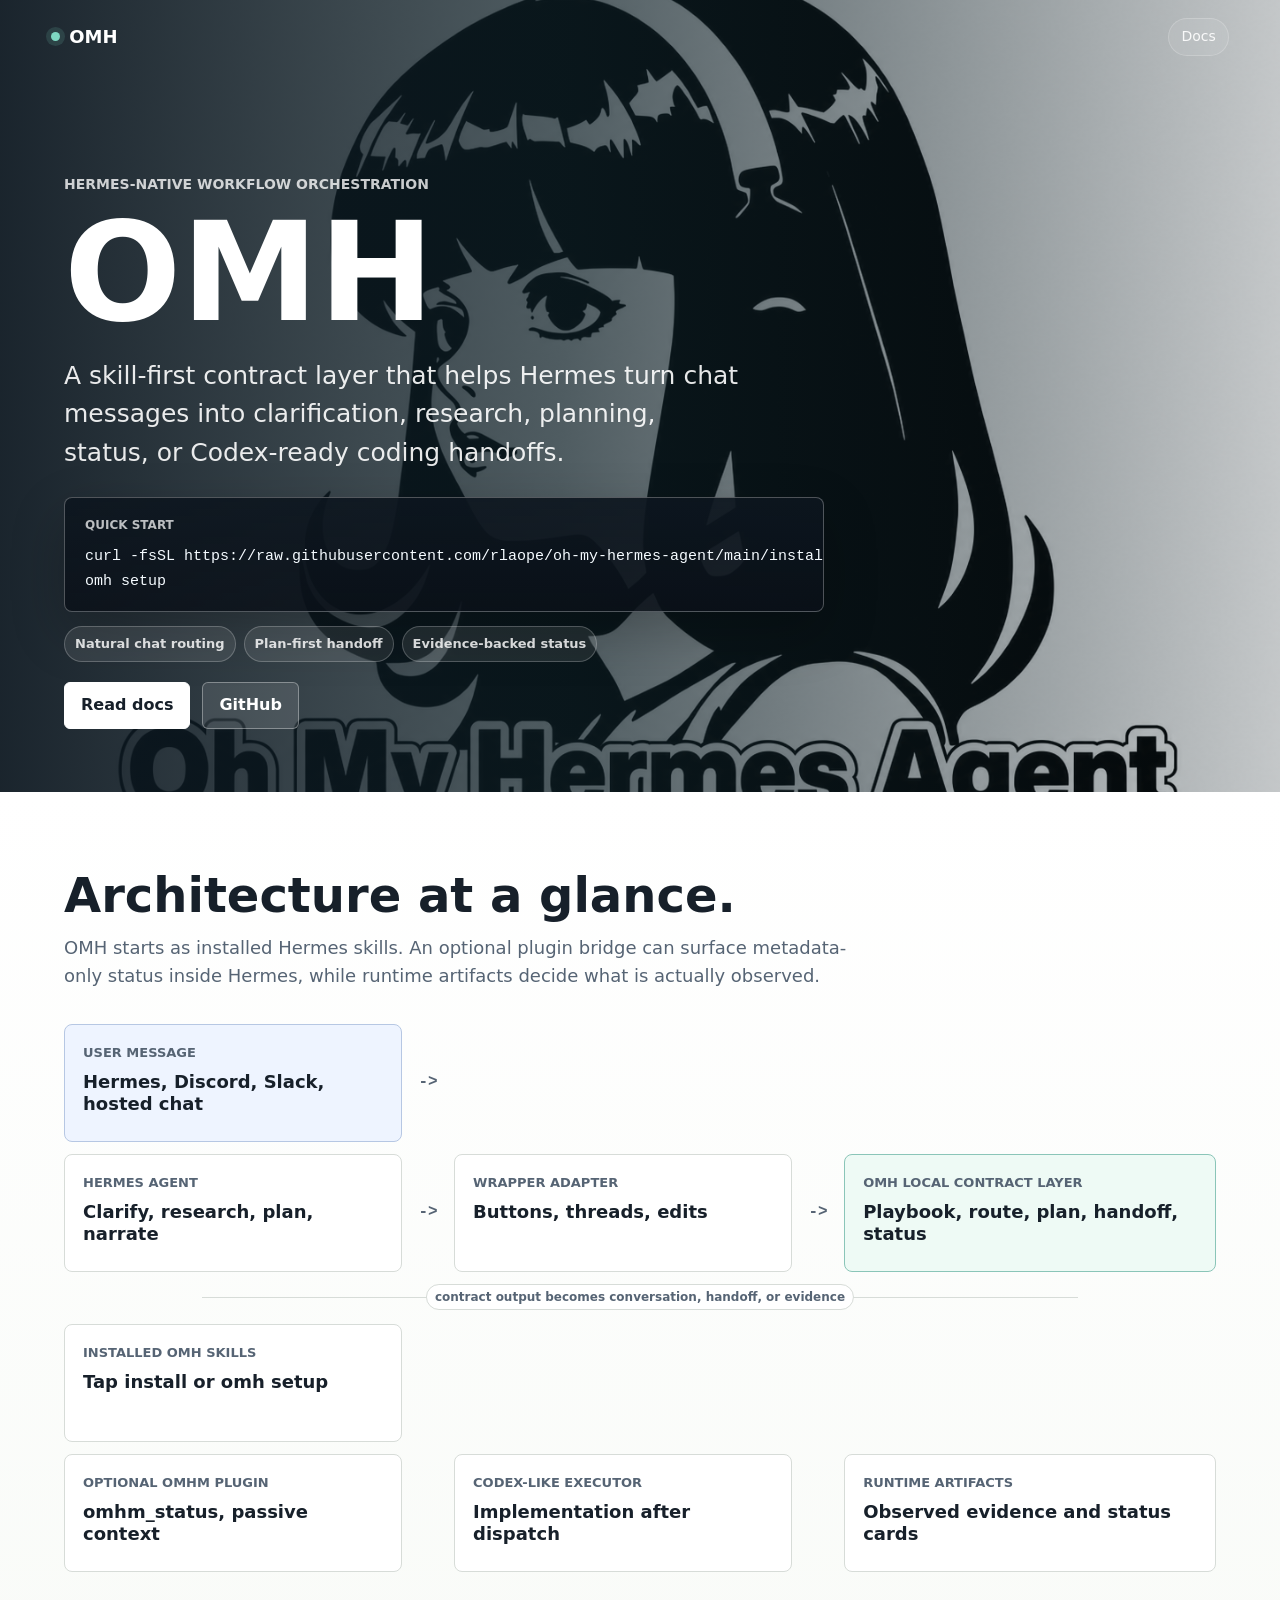
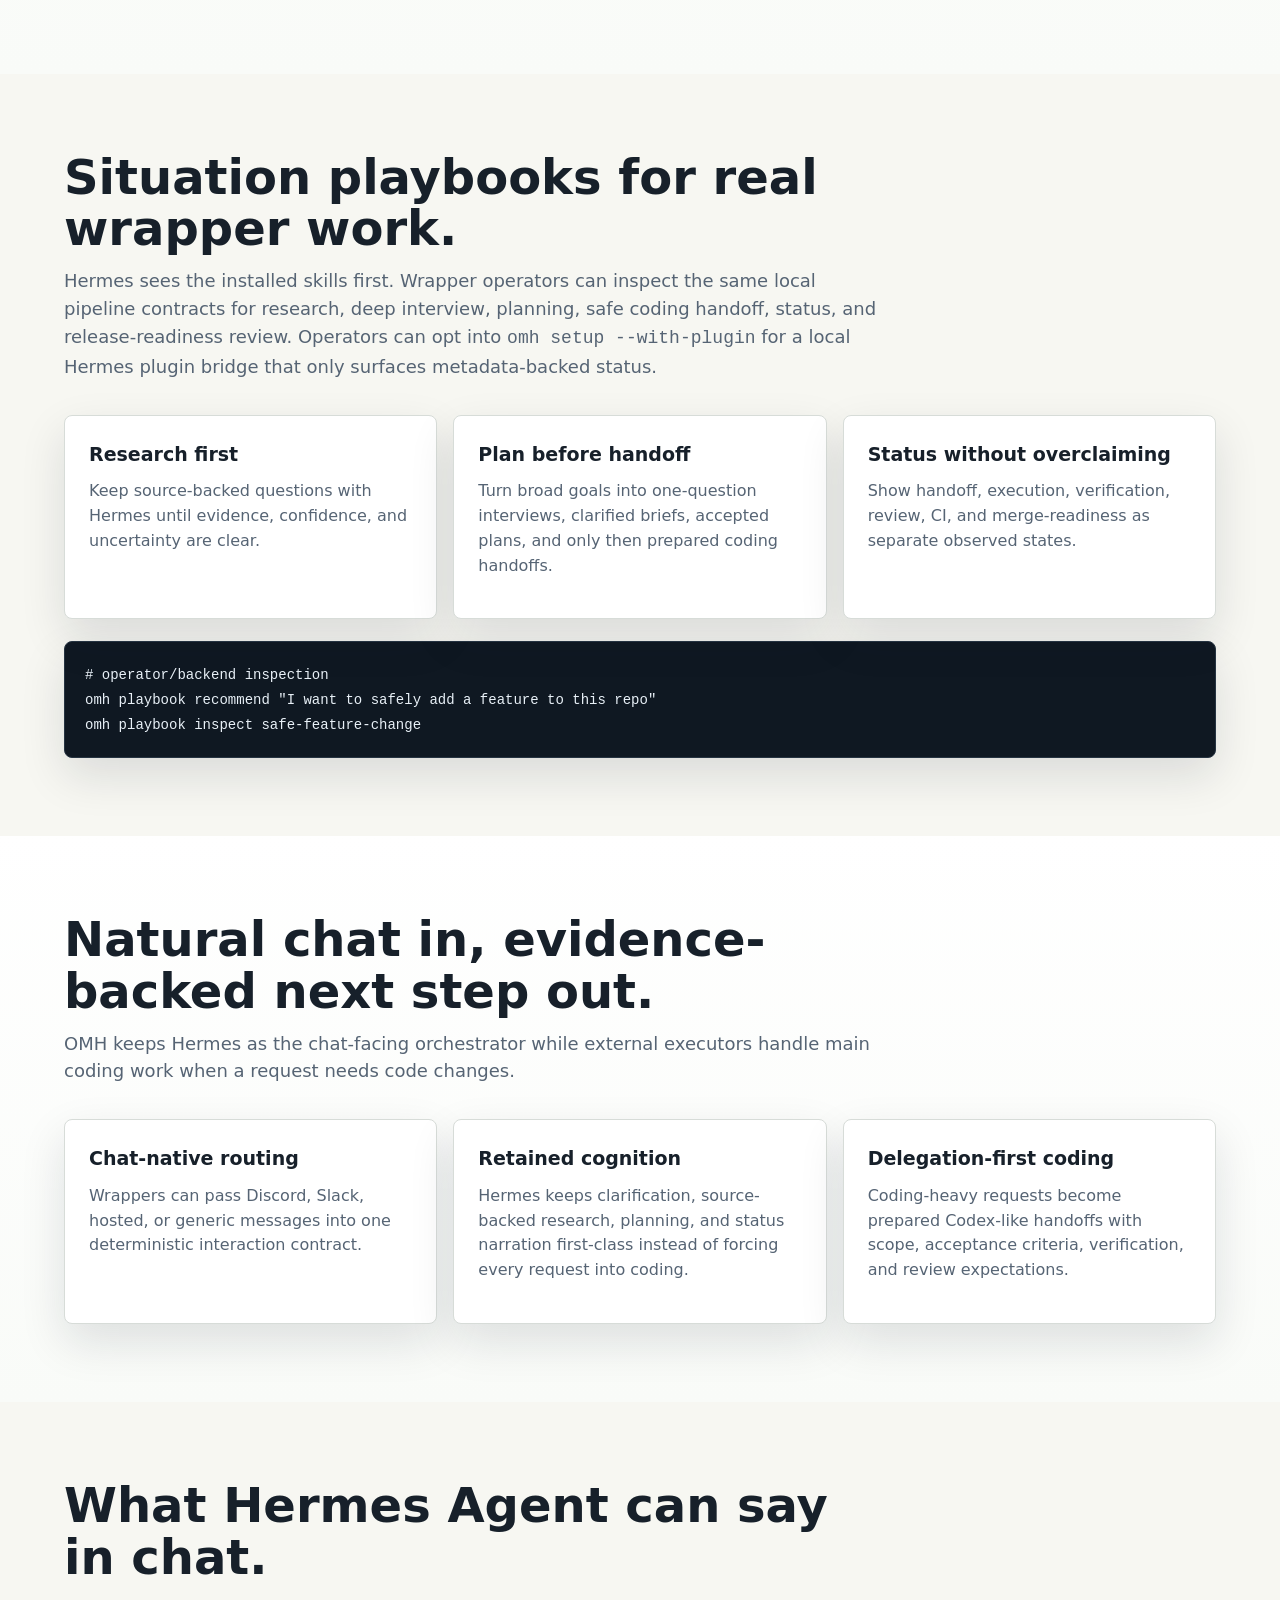
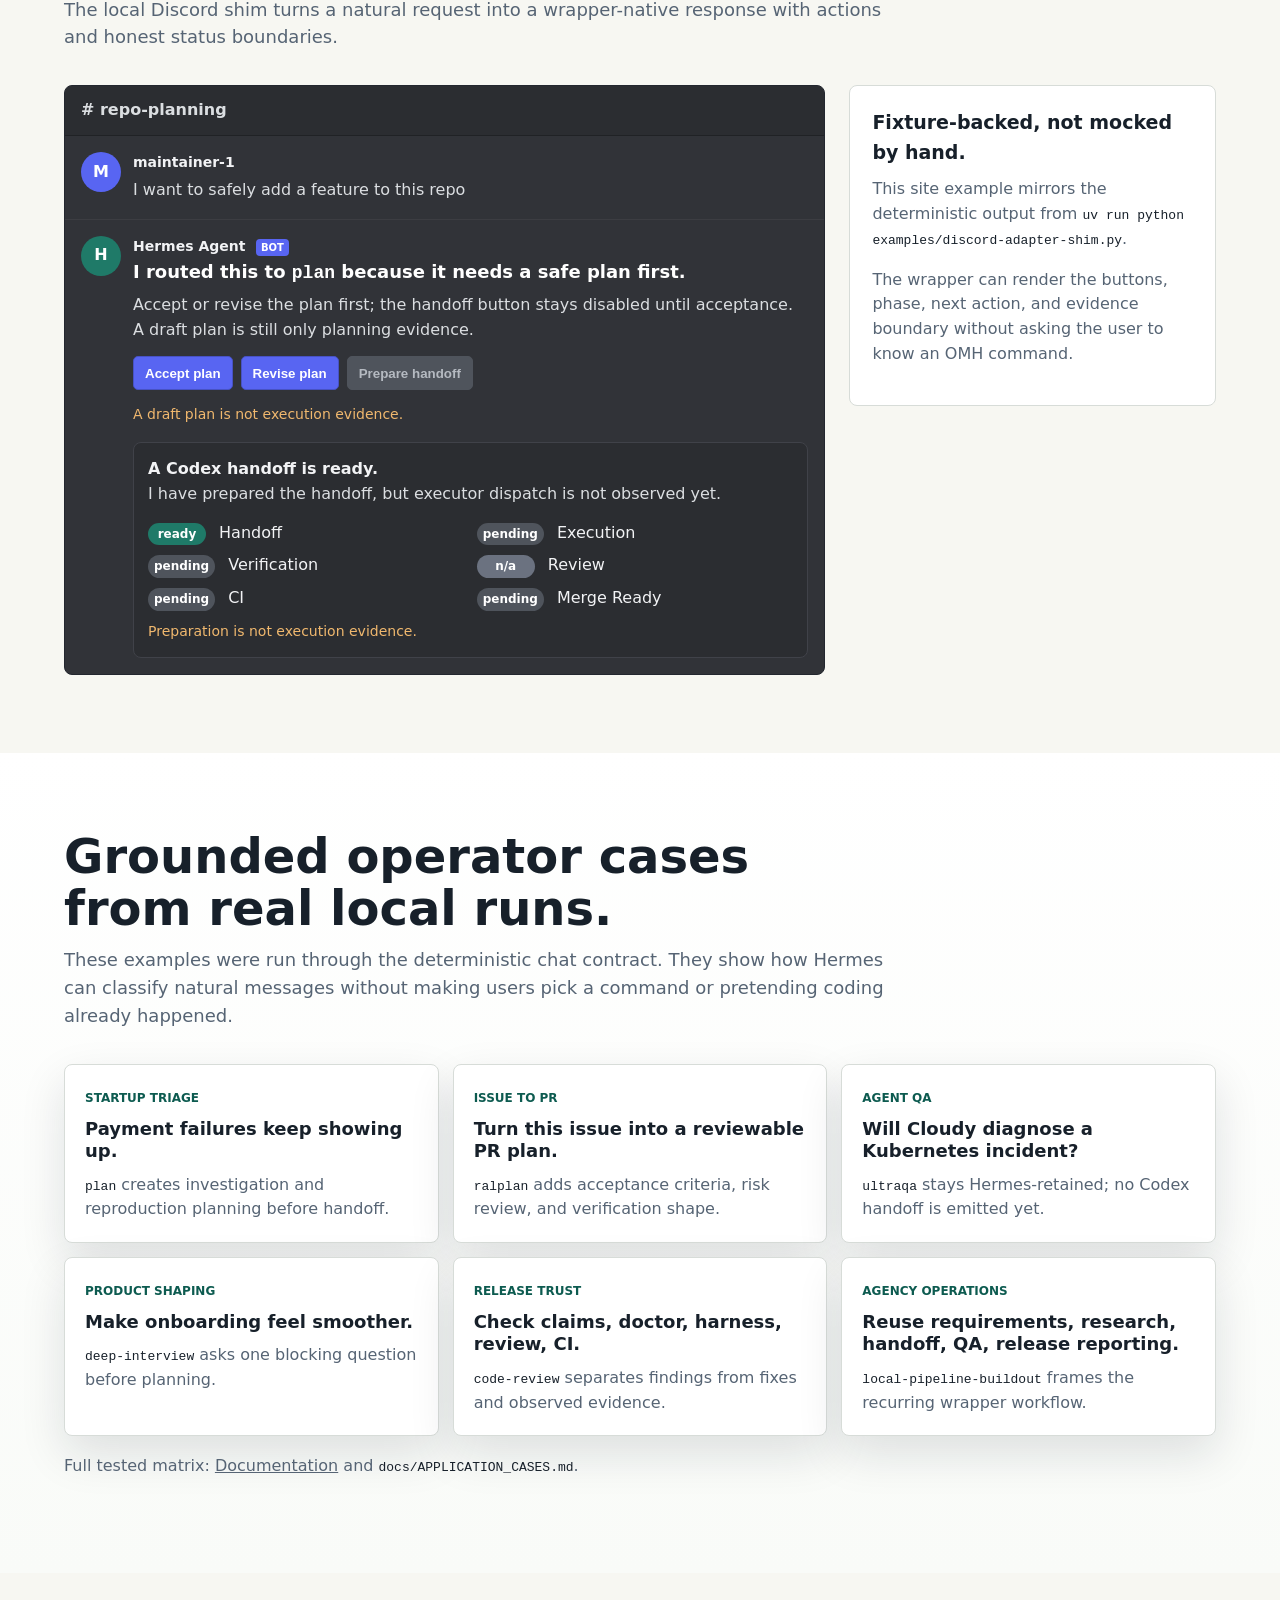
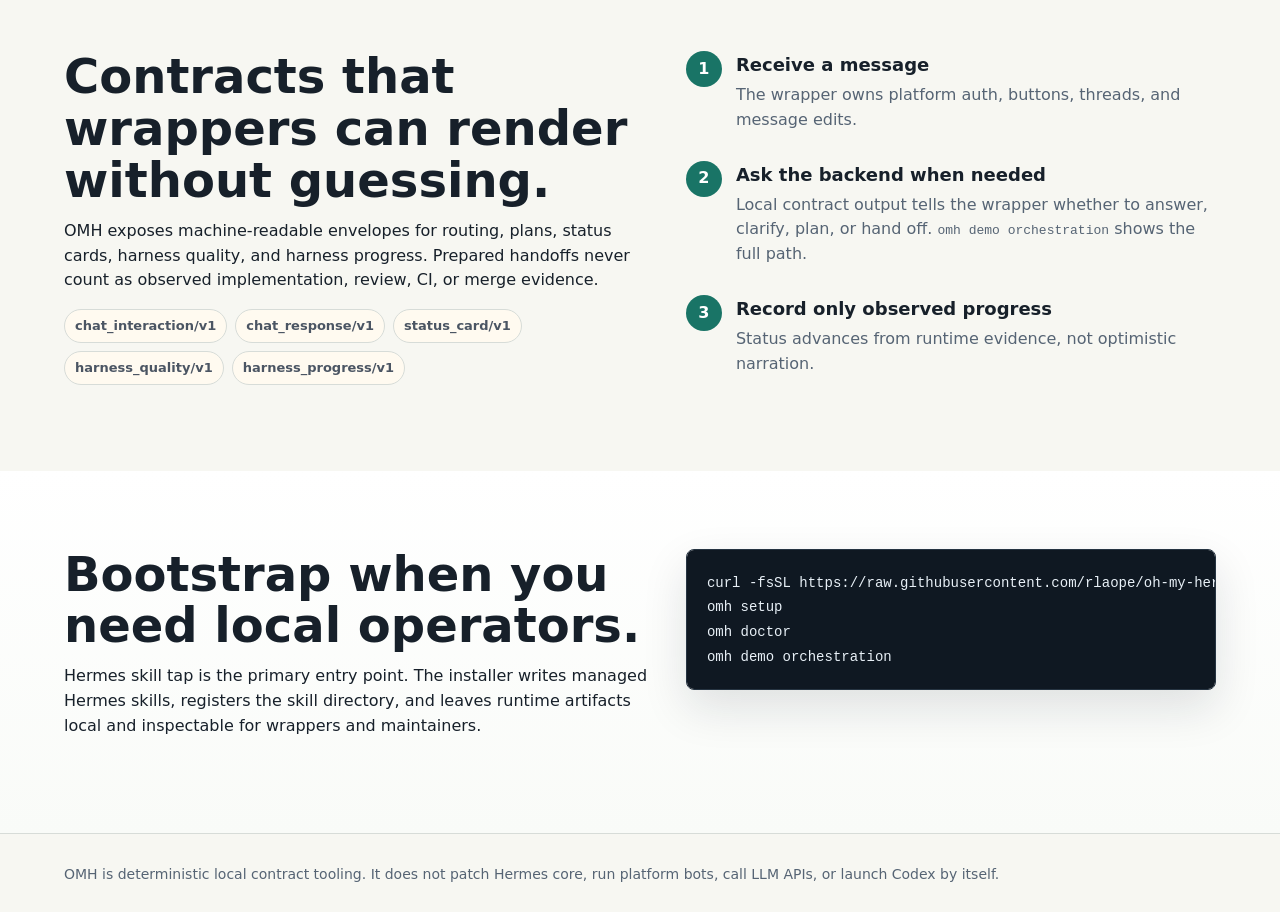
==== site/index.html @ 550ad9f2 "Make OMHM plugin distribution opt-in and evidence-bounded Add a real managed Hermes plugin bundle pa" ====
<!doctype html>
<html lang="en">
  <head>
    <meta charset="utf-8">
    <meta name="viewport" content="width=device-width, initial-scale=1">
    <title>OMH - oh-my-hermes-agent</title>
    <meta
      name="description"
      content="OMH gives Hermes Agent deterministic workflow skills, wrapper contracts, and delegation-first coding handoffs."
    >
    <link rel="stylesheet" href="styles.css">
  </head>
  <body>
    <header class="topbar" aria-label="Primary">
      <div class="brand">OMH</div>
      <nav class="nav" aria-label="Primary navigation">
        <a href="docs/">Docs</a>
      </nav>
    </header>

    <main>
      <section class="hero">
        <div class="hero__content">
          <p class="eyebrow">Hermes-native workflow orchestration</p>
          <h1>OMH</h1>
          <p class="lead">
            A skill-first contract layer that helps Hermes turn chat messages into
            clarification, research, planning, status, or Codex-ready coding handoffs.
          </p>
          <div class="hero-command" role="region" aria-label="OMH quick start commands" tabindex="0">
            <span>Quick start</span>
            <code>curl -fsSL https://raw.githubusercontent.com/rlaope/oh-my-hermes-agent/main/install.sh | sh
omh setup</code>
          </div>
          <div class="hero-proof" aria-label="Core OMH contracts">
            <span>Natural chat routing</span>
            <span>Plan-first handoff</span>
            <span>Evidence-backed status</span>
          </div>
          <div class="actions" aria-label="Primary actions">
            <a class="button button--primary" href="docs/">Read docs</a>
            <a class="button" href="https://github.com/rlaope/oh-my-hermes-agent">GitHub</a>
          </div>
        </div>
      </section>

      <section class="section section--light" id="architecture">
        <div class="section__header">
          <h2>Architecture at a glance.</h2>
          <p>
            OMH starts as installed Hermes skills. An optional plugin bridge can
            surface metadata-only status inside Hermes, while runtime artifacts
            decide what is actually observed.
          </p>
        </div>
        <div class="architecture-map" aria-label="OMH architecture diagram">
          <div class="arch-node arch-node--source">
            <span>User message</span>
            <strong>Hermes, Discord, Slack, hosted chat</strong>
          </div>
          <div class="arch-arrow" aria-hidden="true">-></div>
          <div class="arch-node arch-node--hermes">
            <span>Hermes Agent</span>
            <strong>Clarify, research, plan, narrate</strong>
          </div>
          <div class="arch-arrow" aria-hidden="true">-></div>
          <div class="arch-node">
            <span>Wrapper adapter</span>
            <strong>Buttons, threads, edits</strong>
          </div>
          <div class="arch-arrow" aria-hidden="true">-></div>
          <div class="arch-node arch-node--core">
            <span>OMH local contract layer</span>
            <strong>Playbook, route, plan, handoff, status</strong>
          </div>
          <div class="arch-branch" aria-hidden="true"></div>
          <div class="arch-node arch-node--hermes">
            <span>Installed OMH skills</span>
            <strong>Tap install or omh setup</strong>
          </div>
          <div class="arch-node arch-node--hermes">
            <span>Optional OMHM plugin</span>
            <strong>omhm_status, passive context</strong>
          </div>
          <div class="arch-node arch-node--executor">
            <span>Codex-like executor</span>
            <strong>Implementation after dispatch</strong>
          </div>
          <div class="arch-node arch-node--runtime">
            <span>Runtime artifacts</span>
            <strong>Observed evidence and status cards</strong>
          </div>
        </div>
      </section>

      <section class="section" id="playbooks">
        <div class="section__header">
          <h2>Situation playbooks for real wrapper work.</h2>
          <p>
              Hermes sees the installed skills first. Wrapper operators can inspect the
              same local pipeline contracts for research, deep interview, planning,
              safe coding handoff, status, and release-readiness review.
              Operators can opt into <code>omh setup --with-plugin</code> for a
              local Hermes plugin bridge that only surfaces metadata-backed status.
          </p>
        </div>
        <div class="grid">
          <article class="card">
            <h3>Research first</h3>
            <p>
              Keep source-backed questions with Hermes until evidence, confidence,
              and uncertainty are clear.
            </p>
          </article>
          <article class="card">
            <h3>Plan before handoff</h3>
            <p>
              Turn broad goals into one-question interviews, clarified briefs,
              accepted plans, and only then prepared coding handoffs.
            </p>
          </article>
          <article class="card">
            <h3>Status without overclaiming</h3>
            <p>
              Show handoff, execution, verification, review, CI, and merge-readiness
              as separate observed states.
            </p>
          </article>
        </div>
        <div class="command command--inline" role="region" aria-label="Playbook commands" tabindex="0">
          <code># operator/backend inspection
omh playbook recommend "I want to safely add a feature to this repo"
omh playbook inspect safe-feature-change</code>
        </div>
      </section>

      <section class="section section--light" id="flow">
        <div class="section__header">
          <h2>Natural chat in, evidence-backed next step out.</h2>
          <p>
            OMH keeps Hermes as the chat-facing orchestrator while external executors handle
            main coding work when a request needs code changes.
          </p>
        </div>
        <div class="grid">
          <article class="card">
            <h3>Chat-native routing</h3>
            <p>
              Wrappers can pass Discord, Slack, hosted, or generic messages into one
              deterministic interaction contract.
            </p>
          </article>
          <article class="card">
            <h3>Retained cognition</h3>
            <p>
              Hermes keeps clarification, source-backed research, planning, and status narration
              first-class instead of forcing every request into coding.
            </p>
          </article>
          <article class="card">
            <h3>Delegation-first coding</h3>
            <p>
              Coding-heavy requests become prepared Codex-like handoffs with scope,
              acceptance criteria, verification, and review expectations.
            </p>
          </article>
        </div>
      </section>

      <section class="section" id="example">
        <div class="section__header">
          <h2>What Hermes Agent can say in chat.</h2>
          <p>
            The local Discord shim turns a natural request into a wrapper-native response
            with actions and honest status boundaries.
          </p>
        </div>
        <div class="site-example">
          <div class="discord-frame" aria-label="Discord-style Hermes Agent example">
            <div class="discord-channel"># repo-planning</div>
            <div class="discord-message">
              <div class="avatar avatar--user">M</div>
              <div class="message-body">
                <div class="message-meta"><strong>maintainer-1</strong></div>
                <p>I want to safely add a feature to this repo</p>
              </div>
            </div>
            <div class="discord-message">
              <div class="avatar avatar--bot">H</div>
              <div class="message-body bot-response">
                <div class="message-meta"><strong>Hermes Agent</strong> <span>BOT</span></div>
                <h3>I routed this to <code>plan</code> because it needs a safe plan first.</h3>
                <p>
                  Accept or revise the plan first; the handoff button stays disabled until
                  acceptance. A draft plan is still only planning evidence.
                </p>
                <div class="button-row" aria-label="Wrapper actions">
                  <button type="button">Accept plan</button>
                  <button type="button">Revise plan</button>
                  <button type="button" disabled>Prepare handoff</button>
                </div>
                <p class="claim-boundary">A draft plan is not execution evidence.</p>
              </div>
            </div>
            <div class="status-preview">
              <div>
                <strong>A Codex handoff is ready.</strong>
                <p>I have prepared the handoff, but executor dispatch is not observed yet.</p>
              </div>
              <ol>
                <li><span class="state state--ready">ready</span> Handoff</li>
                <li><span class="state">pending</span> Execution</li>
                <li><span class="state">pending</span> Verification</li>
                <li><span class="state state--na">n/a</span> Review</li>
                <li><span class="state">pending</span> CI</li>
                <li><span class="state">pending</span> Merge Ready</li>
              </ol>
              <p class="claim-boundary">Preparation is not execution evidence.</p>
            </div>
          </div>
          <aside class="example-note" aria-label="Example provenance">
            <h3>Fixture-backed, not mocked by hand.</h3>
            <p>
              This site example mirrors the deterministic output from
              <code>uv run python examples/discord-adapter-shim.py</code>.
            </p>
            <p>
              The wrapper can render the buttons, phase, next action, and evidence
              boundary without asking the user to know an OMH command.
            </p>
          </aside>
        </div>
      </section>

      <section class="section section--light" id="operator-cases">
        <div class="section__header">
          <h2>Grounded operator cases from real local runs.</h2>
          <p>
            These examples were run through the deterministic chat contract. They show
            how Hermes can classify natural messages without making users pick a command
            or pretending coding already happened.
          </p>
        </div>
        <div class="case-grid" aria-label="Grounded OMH operator cases">
          <article class="case-card">
            <span>Startup triage</span>
            <h3>Payment failures keep showing up.</h3>
            <p><code>plan</code> creates investigation and reproduction planning before handoff.</p>
          </article>
          <article class="case-card">
            <span>Issue to PR</span>
            <h3>Turn this issue into a reviewable PR plan.</h3>
            <p><code>ralplan</code> adds acceptance criteria, risk review, and verification shape.</p>
          </article>
          <article class="case-card">
            <span>Agent QA</span>
            <h3>Will Cloudy diagnose a Kubernetes incident?</h3>
            <p><code>ultraqa</code> stays Hermes-retained; no Codex handoff is emitted yet.</p>
          </article>
          <article class="case-card">
            <span>Product shaping</span>
            <h3>Make onboarding feel smoother.</h3>
            <p><code>deep-interview</code> asks one blocking question before planning.</p>
          </article>
          <article class="case-card">
            <span>Release trust</span>
            <h3>Check claims, doctor, harness, review, CI.</h3>
            <p><code>code-review</code> separates findings from fixes and observed evidence.</p>
          </article>
          <article class="case-card">
            <span>Agency operations</span>
            <h3>Reuse requirements, research, handoff, QA, release reporting.</h3>
            <p><code>local-pipeline-buildout</code> frames the recurring wrapper workflow.</p>
          </article>
        </div>
        <p class="case-note">
          Full tested matrix: <a href="docs/">Documentation</a> and
          <code>docs/APPLICATION_CASES.md</code>.
        </p>
      </section>

      <section class="section" id="contracts">
        <div class="band">
          <div>
            <h2>Contracts that wrappers can render without guessing.</h2>
            <p>
              OMH exposes machine-readable envelopes for routing, plans, status cards,
              harness quality, and harness progress. Prepared handoffs never count as
              observed implementation, review, CI, or merge evidence.
            </p>
            <div class="pillrow" aria-label="Contract names">
              <span class="pill">chat_interaction/v1</span>
              <span class="pill">chat_response/v1</span>
              <span class="pill">status_card/v1</span>
              <span class="pill">harness_quality/v1</span>
              <span class="pill">harness_progress/v1</span>
            </div>
          </div>
          <div class="steps" aria-label="Wrapper flow">
            <div class="step">
              <div class="step__num">1</div>
              <div>
                <h3>Receive a message</h3>
                <p>The wrapper owns platform auth, buttons, threads, and message edits.</p>
              </div>
            </div>
            <div class="step">
              <div class="step__num">2</div>
              <div>
                <h3>Ask the backend when needed</h3>
                <p>Local contract output tells the wrapper whether to answer, clarify, plan, or hand off. <code>omh demo orchestration</code> shows the full path.</p>
              </div>
            </div>
            <div class="step">
              <div class="step__num">3</div>
              <div>
                <h3>Record only observed progress</h3>
                <p>Status advances from runtime evidence, not optimistic narration.</p>
              </div>
            </div>
          </div>
        </div>
      </section>

      <section class="section section--light" id="install">
        <div class="band">
          <div>
            <h2>Bootstrap when you need local operators.</h2>
            <p>
              Hermes skill tap is the primary entry point. The installer writes managed
              Hermes skills, registers the skill directory, and leaves runtime artifacts
              local and inspectable for wrappers and maintainers.
            </p>
          </div>
          <div class="command" role="region" aria-label="Install command" tabindex="0">
            <code>curl -fsSL https://raw.githubusercontent.com/rlaope/oh-my-hermes-agent/main/install.sh | sh
omh setup
omh doctor
omh demo orchestration</code>
          </div>
        </div>
      </section>
    </main>

    <footer class="footer">
      OMH is deterministic local contract tooling. It does not patch Hermes core,
      run platform bots, call LLM APIs, or launch Codex by itself.
    </footer>
  </body>
</html>
---- site/styles.css ----
:root {
  color-scheme: light;
  --ink: #17202a;
  --muted: #566474;
  --paper: #f7f7f2;
  --surface: #ffffff;
  --line: #d7dcd8;
  --accent: #197466;
  --accent-strong: #0d5b50;
  --gold: #b36b16;
  --blue: #315d8c;
  --night: #0f1822;
  --shadow: 0 18px 46px rgba(16, 28, 40, 0.12);
}

* {
  box-sizing: border-box;
}

html {
  scroll-behavior: smooth;
}

body {
  margin: 0;
  background: var(--paper);
  color: var(--ink);
  font-family:
    Inter,
    ui-sans-serif,
    system-ui,
    -apple-system,
    BlinkMacSystemFont,
    "Segoe UI",
    sans-serif;
  line-height: 1.55;
}

a {
  color: inherit;
}

.topbar {
  position: fixed;
  inset: 0 0 auto 0;
  z-index: 10;
  display: flex;
  align-items: center;
  justify-content: space-between;
  gap: 24px;
  padding: 18px clamp(20px, 4vw, 58px);
  color: #ffffff;
}

.brand {
  display: inline-flex;
  align-items: center;
  gap: 9px;
  font-weight: 800;
  font-size: 18px;
}

.brand::before {
  content: "";
  width: 9px;
  height: 9px;
  border-radius: 50%;
  background: #7ed7c2;
  box-shadow: 0 0 0 5px rgba(126, 215, 194, 0.14);
}

.brand--link {
  text-decoration: none;
}

.nav {
  display: flex;
  flex-wrap: wrap;
  gap: 10px;
  color: rgba(255, 255, 255, 0.9);
  font-size: 14px;
}

.nav a {
  min-height: 36px;
  display: inline-flex;
  align-items: center;
  padding: 7px 12px;
  border: 1px solid rgba(255, 255, 255, 0.2);
  border-radius: 999px;
  background: rgba(255, 255, 255, 0.08);
  backdrop-filter: blur(10px);
  text-decoration: none;
}

.nav a:hover {
  color: #ffffff;
  border-color: rgba(255, 255, 255, 0.42);
  background: rgba(255, 255, 255, 0.15);
}

.topbar--solid {
  position: sticky;
  color: var(--ink);
  background: rgba(250, 248, 243, 0.96);
  border-bottom: 1px solid var(--line);
  backdrop-filter: blur(12px);
}

.topbar--solid .nav {
  color: var(--muted);
}

.topbar--solid .nav a {
  border-color: var(--line);
  background: #ffffff;
}

.topbar--solid .nav a:hover,
.topbar--solid .nav a[aria-current="page"] {
  border-color: #adc5bc;
  background: #eefaf5;
  color: var(--ink);
}

.hero {
  min-height: 88vh;
  display: grid;
  align-items: end;
  padding: 112px clamp(20px, 5vw, 74px) 7vh;
  color: #ffffff;
  background:
    linear-gradient(90deg, rgba(12, 23, 32, 0.94), rgba(13, 31, 38, 0.72) 44%, rgba(18, 32, 38, 0.24)),
    url("assets/hermes-agent-hero.png") center right / cover no-repeat;
}

.hero__content {
  max-width: 820px;
}

.eyebrow {
  margin: 0 0 14px;
  color: rgba(255, 255, 255, 0.78);
  font-size: 14px;
  font-weight: 700;
  text-transform: uppercase;
  letter-spacing: 0;
}

h1,
h2,
h3,
p {
  margin-top: 0;
}

h1 {
  margin-bottom: 20px;
  font-size: clamp(64px, 12vw, 138px);
  line-height: 0.92;
  letter-spacing: 0;
}

.lead {
  max-width: 680px;
  margin-bottom: 24px;
  color: rgba(255, 255, 255, 0.9);
  font-size: clamp(19px, 2vw, 25px);
}

.hero-command {
  max-width: min(100%, 760px);
  margin-bottom: 14px;
  overflow-x: auto;
  padding: 18px 20px;
  border: 1px solid rgba(255, 255, 255, 0.28);
  border-radius: 8px;
  background:
    linear-gradient(180deg, rgba(13, 22, 31, 0.92), rgba(10, 16, 24, 0.86));
  box-shadow: 0 20px 54px rgba(0, 0, 0, 0.24);
}

.hero-command span {
  display: block;
  margin-bottom: 8px;
  color: rgba(255, 255, 255, 0.72);
  font-size: 12px;
  font-weight: 800;
  text-transform: uppercase;
  letter-spacing: 0;
}

.hero-command code {
  font-family:
    "SFMono-Regular",
    Consolas,
    "Liberation Mono",
    monospace;
  color: #f5fbff;
  font-size: 15px;
  white-space: pre;
}

.hero-proof {
  display: flex;
  flex-wrap: wrap;
  gap: 8px;
  margin-bottom: 20px;
}

.hero-proof span {
  padding: 7px 10px;
  border: 1px solid rgba(255, 255, 255, 0.22);
  border-radius: 999px;
  background: rgba(255, 255, 255, 0.09);
  color: rgba(255, 255, 255, 0.82);
  font-size: 13px;
  font-weight: 800;
}

.actions {
  display: flex;
  flex-wrap: wrap;
  gap: 12px;
}

.button {
  min-height: 44px;
  display: inline-flex;
  align-items: center;
  justify-content: center;
  padding: 10px 16px;
  border: 1px solid rgba(255, 255, 255, 0.34);
  border-radius: 6px;
  background: rgba(255, 255, 255, 0.11);
  color: #ffffff;
  text-decoration: none;
  font-weight: 700;
  transition:
    background 140ms ease,
    border-color 140ms ease,
    transform 140ms ease;
}

.button:hover {
  transform: translateY(-1px);
  border-color: rgba(255, 255, 255, 0.56);
  background: rgba(255, 255, 255, 0.18);
}

.button--primary {
  border-color: #ffffff;
  background: #ffffff;
  color: #17202a;
}

.button--primary:hover {
  border-color: #ffffff;
  background: #eefaf5;
  color: #0d342f;
}

.section {
  padding: 78px clamp(20px, 5vw, 74px);
}

.section--light {
  background:
    linear-gradient(180deg, #ffffff, #f9fbf8);
}

.section__header {
  max-width: 820px;
  margin-bottom: 34px;
}

.section h2 {
  margin-bottom: 12px;
  font-size: clamp(30px, 4vw, 48px);
  line-height: 1.08;
  letter-spacing: 0;
}

.section__header p {
  color: var(--muted);
  font-size: 18px;
}

.grid {
  display: grid;
  grid-template-columns: repeat(3, minmax(0, 1fr));
  gap: 16px;
}

.card {
  min-height: 190px;
  padding: 24px;
  border: 1px solid var(--line);
  border-radius: 8px;
  background: var(--surface);
  box-shadow: var(--shadow);
}

.card h3 {
  margin-bottom: 10px;
  font-size: 19px;
  letter-spacing: 0;
}

.card p,
.card li {
  color: var(--muted);
}

.card ul {
  margin: 0;
  padding-left: 20px;
}

.band {
  display: grid;
  grid-template-columns: 1.05fr 0.95fr;
  gap: 36px;
  align-items: start;
}

.command {
  overflow-x: auto;
  padding: 20px;
  border: 1px solid #263442;
  border-radius: 8px;
  background: var(--night);
  color: #e8f0f7;
  box-shadow: var(--shadow);
}

.command code {
  font-family:
    "SFMono-Regular",
    Consolas,
    "Liberation Mono",
    monospace;
  font-size: 14px;
  white-space: pre;
}

.command--inline {
  margin-top: 22px;
}

.steps {
  display: grid;
  gap: 12px;
}

.step {
  display: grid;
  grid-template-columns: 36px 1fr;
  gap: 14px;
  align-items: start;
}

.step__num {
  width: 36px;
  height: 36px;
  display: grid;
  place-items: center;
  border-radius: 50%;
  background: var(--accent);
  color: #ffffff;
  font-weight: 800;
}

.step h3 {
  margin-bottom: 4px;
  font-size: 18px;
}

.step p {
  color: var(--muted);
}

.pillrow {
  display: flex;
  flex-wrap: wrap;
  gap: 8px;
}

.pill {
  padding: 6px 10px;
  border: 1px solid var(--line);
  border-radius: 999px;
  background: #fffaf0;
  color: #4b5563;
  font-size: 13px;
  font-weight: 700;
}

.site-example {
  display: grid;
  grid-template-columns: minmax(0, 1.35fr) minmax(260px, 0.65fr);
  gap: 24px;
  align-items: start;
}

.site-example .discord-frame {
  margin-top: 0;
}

.example-note {
  padding: 22px;
  border: 1px solid var(--line);
  border-radius: 8px;
  background: #ffffff;
}

.example-note h3 {
  margin-bottom: 10px;
  font-size: 19px;
}

.example-note p {
  color: var(--muted);
}

.example-note code {
  color: var(--ink);
}

.case-grid {
  display: grid;
  grid-template-columns: repeat(3, minmax(0, 1fr));
  gap: 14px;
}

.case-grid--docs {
  grid-template-columns: repeat(2, minmax(0, 1fr));
  margin-top: 20px;
}

.case-card {
  min-height: 178px;
  padding: 20px;
  border: 1px solid var(--line);
  border-radius: 8px;
  background: #ffffff;
  box-shadow: var(--shadow);
}

.case-card span {
  display: inline-block;
  margin-bottom: 10px;
  color: var(--accent-strong);
  font-size: 12px;
  font-weight: 900;
  text-transform: uppercase;
  letter-spacing: 0;
}

.case-card h3 {
  margin-bottom: 10px;
  font-size: 18px;
  line-height: 1.25;
}

.case-card p {
  margin: 0;
  color: var(--muted);
}

.case-card code,
.case-note code {
  color: var(--ink);
}

.case-note {
  margin-top: 18px;
  color: var(--muted);
}

.footer {
  padding: 30px clamp(20px, 5vw, 72px);
  border-top: 1px solid var(--line);
  color: var(--muted);
  font-size: 14px;
}

.docs-page {
  background: #ffffff;
}

.docs-shell {
  display: grid;
  grid-template-columns: minmax(170px, 220px) minmax(0, 880px);
  gap: 40px;
  max-width: 1240px;
  margin: 0 auto;
  padding: 44px clamp(20px, 5vw, 72px) 84px;
}

.docs-toc {
  position: sticky;
  top: 86px;
  align-self: start;
  display: grid;
  gap: 8px;
  padding: 14px 0;
  color: var(--muted);
  font-size: 14px;
}

.docs-toc a {
  padding: 7px 0;
  text-decoration: none;
}

.docs-toc a:hover {
  color: var(--ink);
}

.docs-content {
  min-width: 0;
}

.docs-hero {
  padding-bottom: 34px;
  border-bottom: 1px solid var(--line);
}

.docs-hero h1 {
  max-width: 820px;
  margin-bottom: 18px;
  font-size: clamp(42px, 6vw, 72px);
  line-height: 0.98;
}

.docs-hero p,
.docs-section p,
.docs-list {
  color: var(--muted);
  font-size: 17px;
}

.docs-section {
  padding: 44px 0;
  border-bottom: 1px solid var(--line);
}

.docs-section h2 {
  margin-bottom: 12px;
  font-size: clamp(28px, 4vw, 42px);
  line-height: 1.08;
}

.docs-grid {
  display: grid;
  grid-template-columns: repeat(2, minmax(0, 1fr));
  gap: 14px;
  margin-top: 22px;
}

.docs-list {
  margin: 16px 0 0;
  padding-left: 22px;
}

.docs-list li + li {
  margin-top: 8px;
}

.architecture-map {
  display: grid;
  grid-template-columns: minmax(0, 1fr) 28px minmax(0, 1fr) 28px minmax(0, 1.1fr);
  gap: 12px;
  align-items: stretch;
  margin: 24px 0;
}

.arch-node {
  min-height: 118px;
  display: grid;
  align-content: start;
  gap: 8px;
  padding: 18px;
  border: 1px solid var(--line);
  border-radius: 8px;
  background: #ffffff;
}

.arch-node span {
  color: var(--muted);
  font-size: 13px;
  font-weight: 800;
  text-transform: uppercase;
}

.arch-node strong {
  color: var(--ink);
  font-size: 18px;
  line-height: 1.22;
}

.arch-node--source {
  border-color: #b6c7e3;
  background: #eef4ff;
}

.arch-node--core {
  border-color: #8ac5b8;
  background: #eefaf5;
}

.arch-arrow {
  display: grid;
  place-items: center;
  color: var(--muted);
  font-family:
    "SFMono-Regular",
    Consolas,
    "Liberation Mono",
    monospace;
  font-weight: 800;
}

.arch-branch {
  grid-column: 1 / -1;
  height: 28px;
  position: relative;
}

.arch-branch::before {
  content: "";
  position: absolute;
  inset: 13px 12% auto;
  height: 1px;
  background: var(--line);
}

.arch-branch::after {
  content: "contract output becomes conversation, handoff, or evidence";
  position: absolute;
  left: 50%;
  top: 0;
  transform: translateX(-50%);
  padding: 3px 8px;
  border: 1px solid var(--line);
  border-radius: 999px;
  background: #ffffff;
  color: var(--muted);
  font-size: 12px;
  font-weight: 800;
  white-space: nowrap;
}

.arch-node--hermes {
  grid-column: 1 / 2;
}

.arch-node--executor {
  grid-column: 3 / 4;
}

.arch-node--runtime {
  grid-column: 5 / 6;
}

.discord-frame {
  margin-top: 22px;
  overflow: hidden;
  border: 1px solid #23272f;
  border-radius: 8px;
  background: #313338;
  color: #f2f3f5;
}

.discord-channel {
  padding: 12px 16px;
  border-bottom: 1px solid #202225;
  background: #2b2d31;
  color: #dbdee1;
  font-weight: 800;
}

.discord-message {
  display: grid;
  grid-template-columns: 40px minmax(0, 1fr);
  gap: 12px;
  padding: 16px;
}

.discord-message + .discord-message {
  border-top: 1px solid rgba(255, 255, 255, 0.05);
}

.avatar {
  width: 40px;
  height: 40px;
  display: grid;
  place-items: center;
  border-radius: 50%;
  color: #ffffff;
  font-weight: 900;
}

.avatar--user {
  background: #5865f2;
}

.avatar--bot {
  background: #1f7a68;
}

.message-body p,
.status-preview p {
  margin: 0;
  color: #dbdee1;
}

.message-meta {
  margin-bottom: 4px;
  color: #f2f3f5;
  font-size: 14px;
}

.message-meta span {
  display: inline-block;
  margin-left: 6px;
  padding: 1px 5px;
  border-radius: 4px;
  background: #5865f2;
  color: #ffffff;
  font-size: 10px;
  font-weight: 800;
}

.bot-response h3 {
  margin: 0 0 8px;
  color: #ffffff;
  font-size: 18px;
  line-height: 1.25;
}

.button-row {
  display: flex;
  flex-wrap: wrap;
  gap: 8px;
  margin: 14px 0;
}

.button-row button {
  min-height: 34px;
  padding: 7px 11px;
  border: 1px solid #4752c4;
  border-radius: 5px;
  background: #5865f2;
  color: #ffffff;
  font-weight: 800;
}

.button-row button:disabled {
  border-color: #4f545c;
  background: #4f545c;
  color: #b5bac1;
}

.discord-frame .claim-boundary {
  margin-top: 10px;
  color: #f0b86e;
  font-size: 14px;
}

.status-preview {
  margin: 0 16px 16px 68px;
  padding: 14px;
  border: 1px solid #404249;
  border-radius: 8px;
  background: #2b2d31;
}

.status-preview ol {
  display: grid;
  grid-template-columns: repeat(2, minmax(0, 1fr));
  gap: 8px 12px;
  margin: 14px 0 0;
  padding: 0;
  list-style: none;
}

.state {
  display: inline-block;
  min-width: 58px;
  margin-right: 8px;
  padding: 2px 6px;
  border-radius: 999px;
  background: #4f545c;
  color: #ffffff;
  font-size: 12px;
  font-weight: 800;
  text-align: center;
}

.state--ready {
  background: #1f7a68;
}

.state--na {
  background: #6b7280;
}

@media (max-width: 840px) {
  .topbar {
    position: absolute;
    align-items: center;
    flex-direction: row;
    gap: 16px;
  }

  .hero {
    min-height: 88vh;
    padding-top: 140px;
    background:
      linear-gradient(180deg, rgba(14, 25, 37, 0.94), rgba(14, 25, 37, 0.62)),
      url("assets/hermes-agent-hero.png") center top / cover no-repeat;
  }

  .grid,
  .band,
  .case-grid,
  .case-grid--docs,
  .site-example,
  .docs-shell,
  .docs-grid {
    grid-template-columns: 1fr;
  }

  .topbar--solid {
    position: sticky;
  }

  .docs-shell {
    gap: 20px;
    padding-top: 28px;
  }

  .docs-toc {
    position: static;
    display: flex;
    flex-wrap: wrap;
    gap: 10px 16px;
    padding-bottom: 8px;
    border-bottom: 1px solid var(--line);
  }

  .status-preview {
    margin-left: 16px;
  }

  .status-preview ol {
    grid-template-columns: 1fr;
  }

  .architecture-map {
    grid-template-columns: 1fr;
  }

  .arch-arrow {
    min-height: 18px;
  }

  .arch-branch,
  .arch-node--hermes,
  .arch-node--executor,
  .arch-node--runtime {
    grid-column: auto;
  }

  .arch-branch::before {
    left: 18%;
    right: 18%;
  }

  .arch-branch::after {
    max-width: 86%;
    text-align: center;
    white-space: normal;
  }
}

@media (max-width: 520px) {
  .nav {
    gap: 10px;
    font-size: 13px;
  }

  .actions {
    align-items: stretch;
    flex-direction: column;
  }

  .button {
    width: 100%;
  }
}
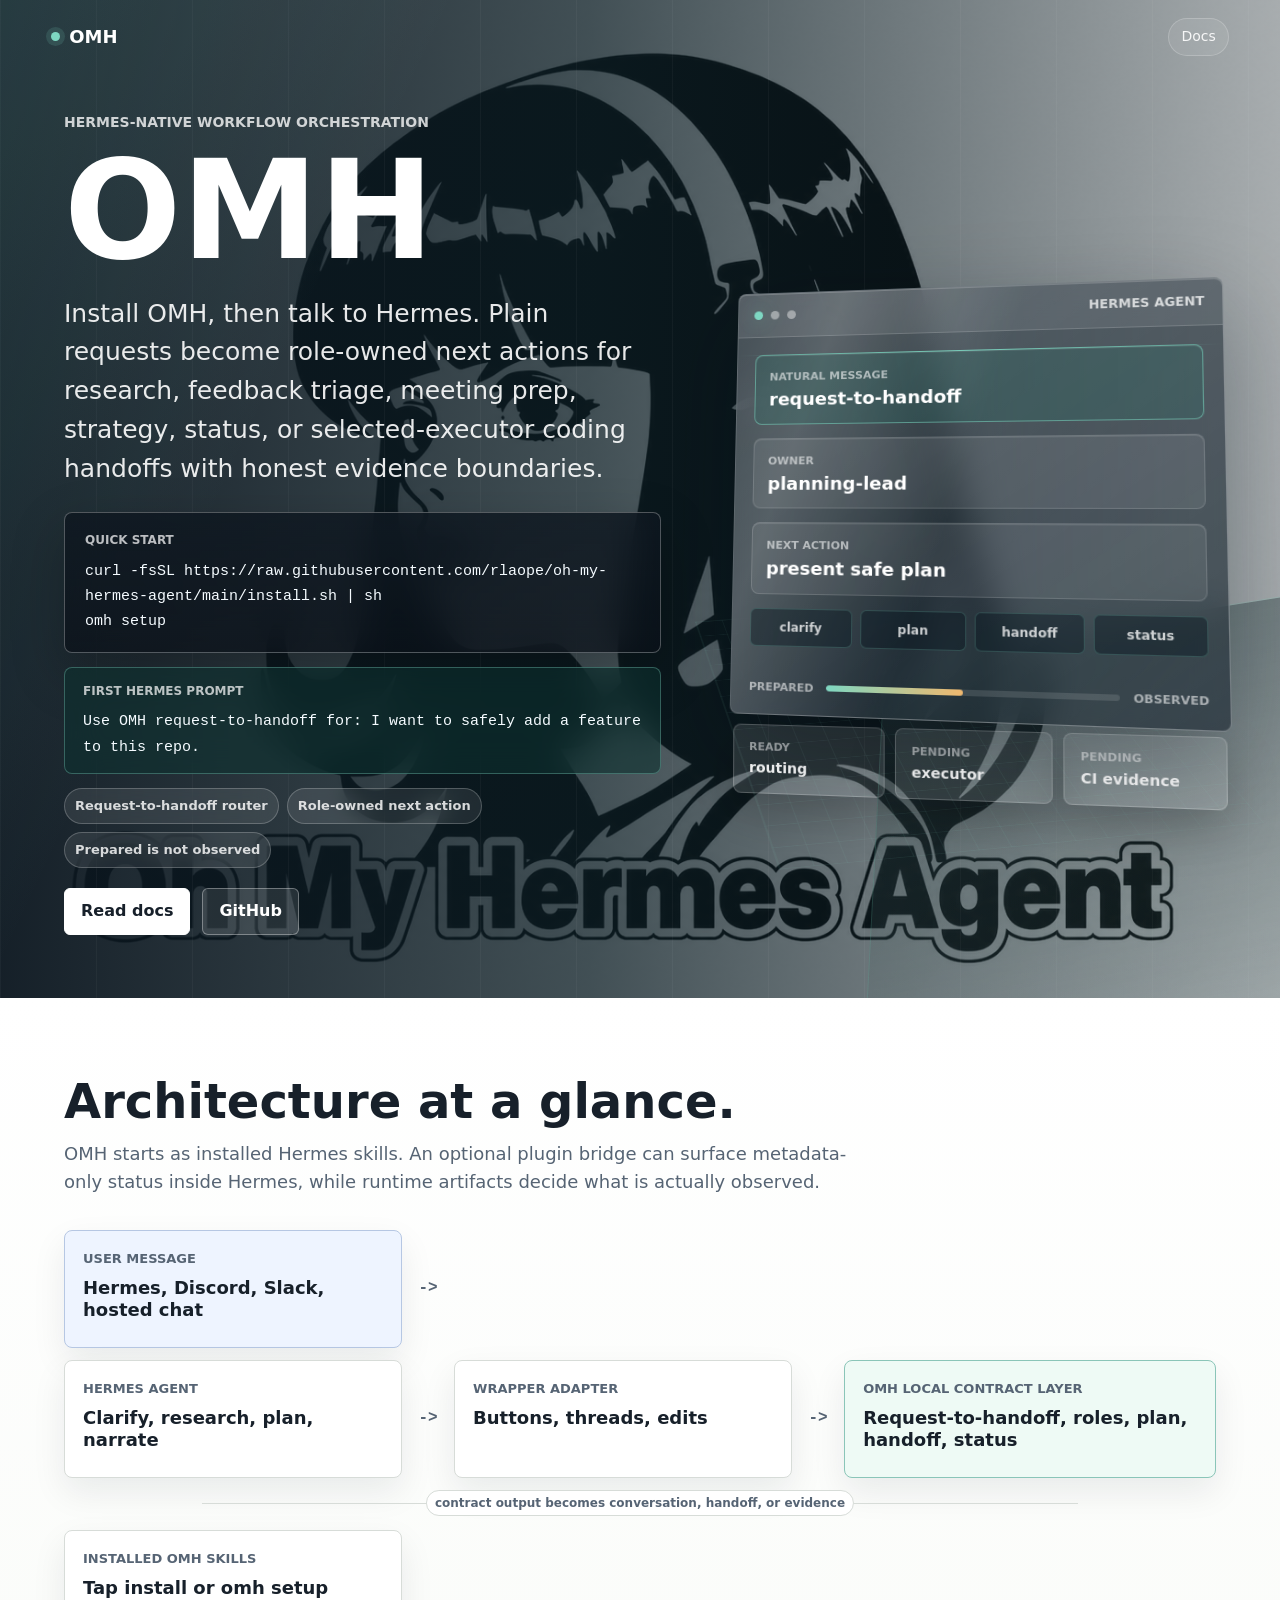
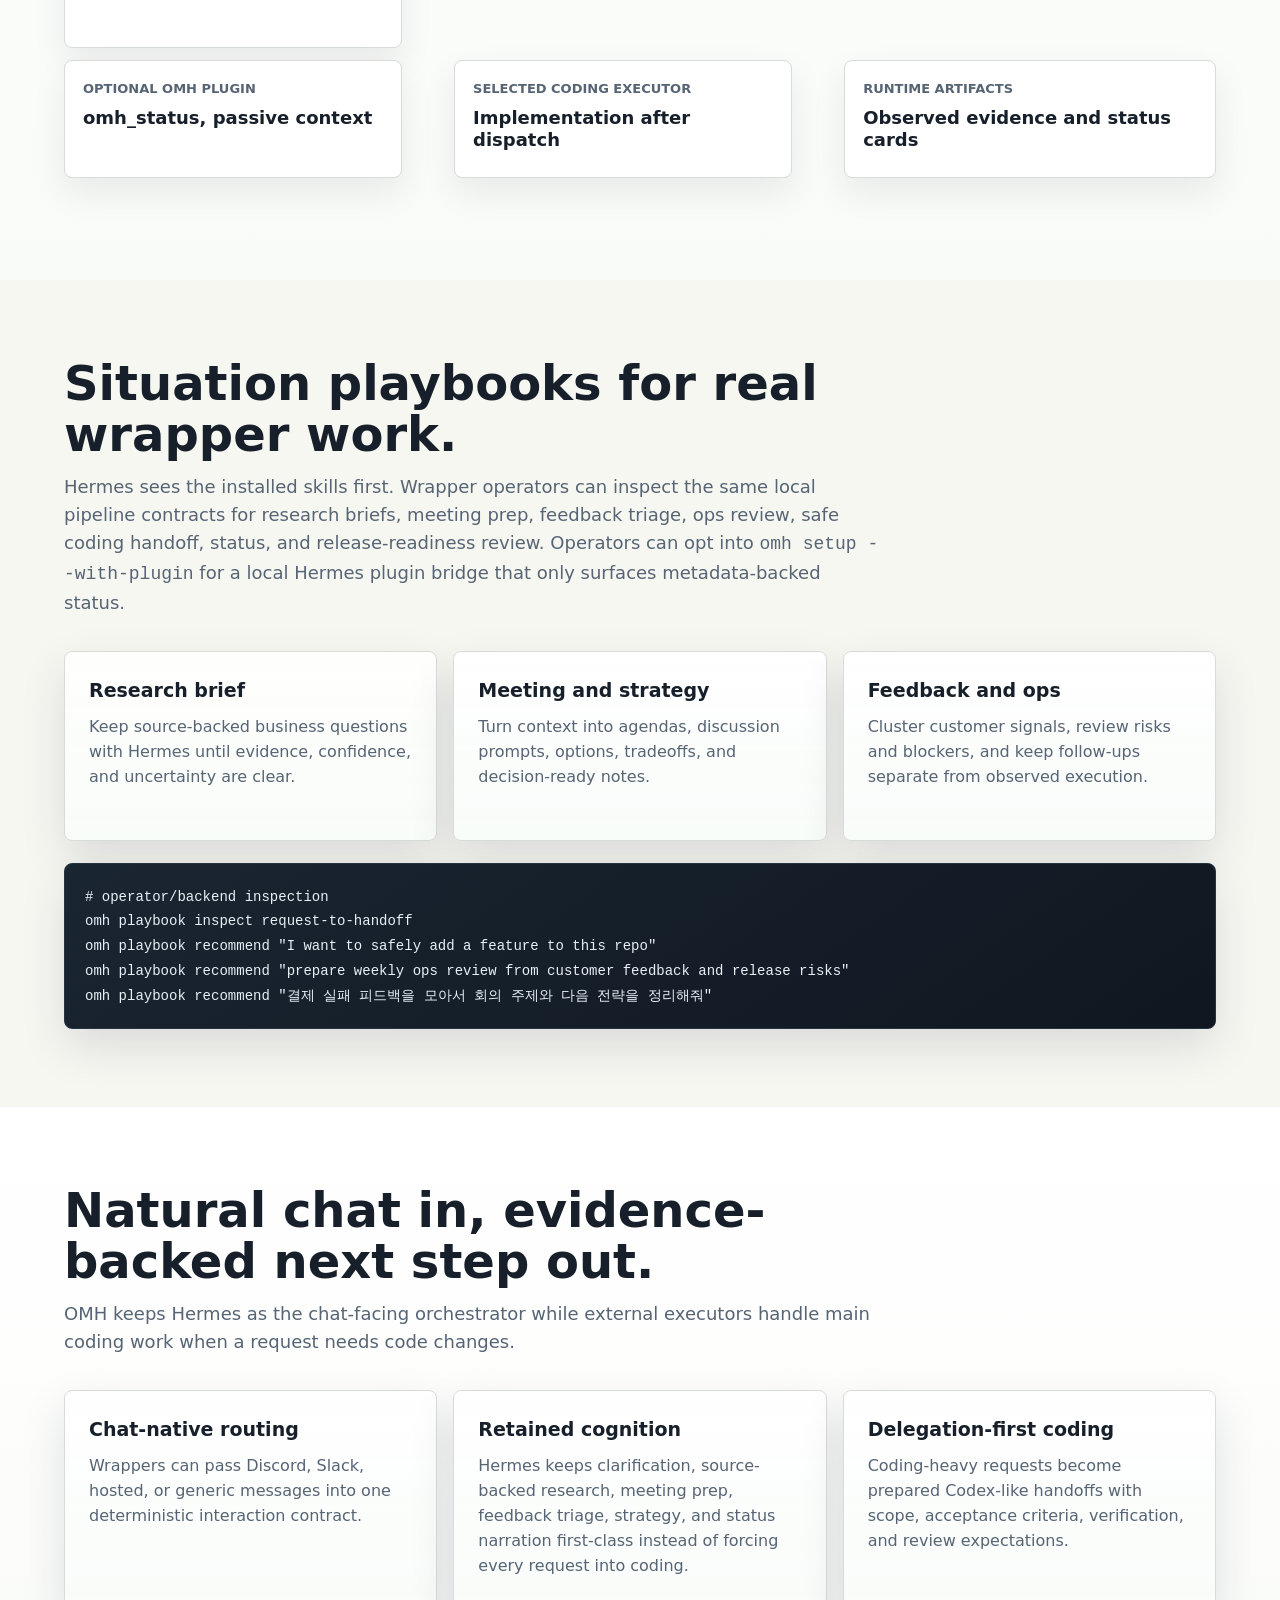
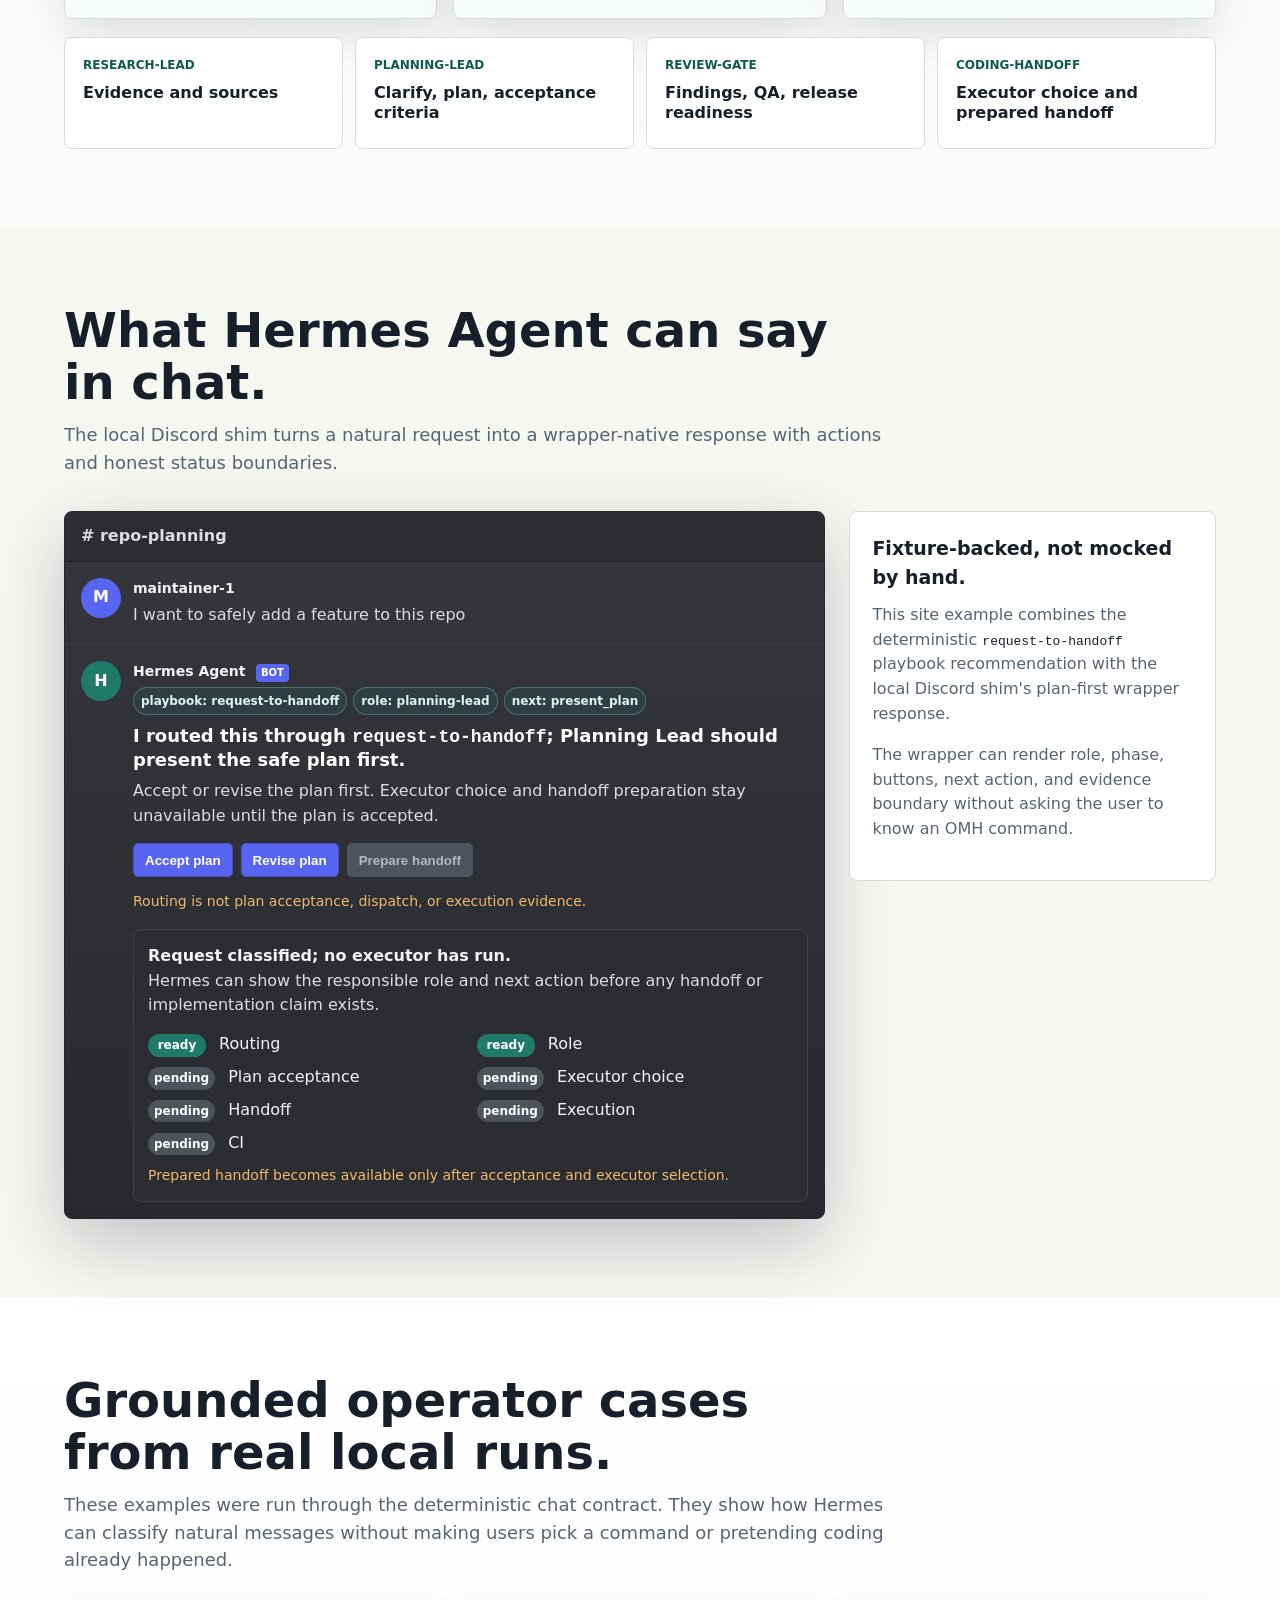
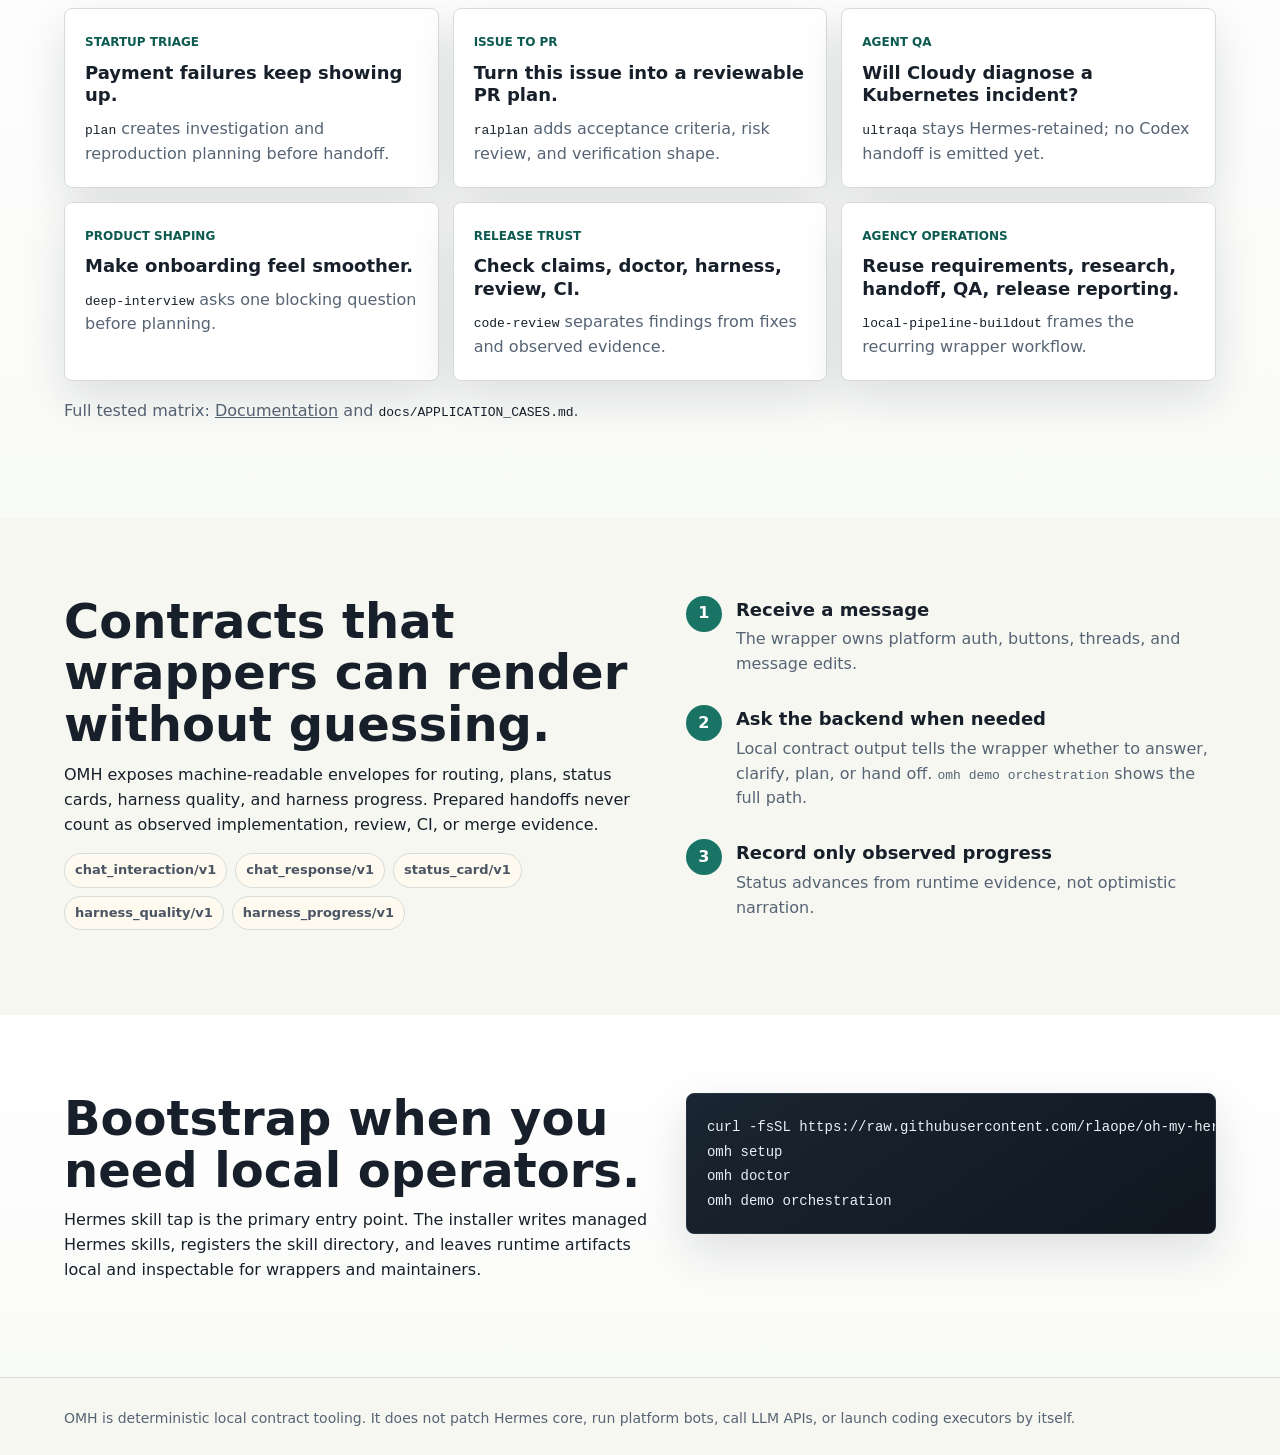
==== commit 71d65e71: "Merge pull request #51 from rlaope/codex/site-ui-polish Polish public site UI" ====
--- a/site/index.html
+++ b/site/index.html
@@ -19,27 +19,84 @@
     </header>
 
     <main>
-      <section class="hero">
+      <section class="hero hero--kinetic">
         <div class="hero__content">
           <p class="eyebrow">Hermes-native workflow orchestration</p>
           <h1>OMH</h1>
           <p class="lead">
-            A skill-first contract layer that helps Hermes turn chat messages into
-            clarification, research, planning, status, or Codex-ready coding handoffs.
+            Install OMH, then talk to Hermes. Plain requests become role-owned
+            next actions for research, feedback triage, meeting prep, strategy,
+            status, or selected-executor coding handoffs with honest evidence
+            boundaries.
           </p>
           <div class="hero-command" role="region" aria-label="OMH quick start commands" tabindex="0">
             <span>Quick start</span>
             <code>curl -fsSL https://raw.githubusercontent.com/rlaope/oh-my-hermes-agent/main/install.sh | sh
 omh setup</code>
           </div>
+          <div class="hero-prompt" role="region" aria-label="First Hermes prompt" tabindex="0">
+            <span>First Hermes prompt</span>
+            <code>Use OMH request-to-handoff for: I want to safely add a feature to this repo.</code>
+          </div>
           <div class="hero-proof" aria-label="Core OMH contracts">
-            <span>Natural chat routing</span>
-            <span>Plan-first handoff</span>
-            <span>Evidence-backed status</span>
+            <span>Request-to-handoff router</span>
+            <span>Role-owned next action</span>
+            <span>Prepared is not observed</span>
           </div>
           <div class="actions" aria-label="Primary actions">
             <a class="button button--primary" href="docs/">Read docs</a>
             <a class="button" href="https://github.com/rlaope/oh-my-hermes-agent">GitHub</a>
+          </div>
+        </div>
+        <div class="hero-stage" aria-hidden="true">
+          <div class="stage-grid"></div>
+          <div class="workflow-console">
+            <div class="console-top">
+              <span></span>
+              <span></span>
+              <span></span>
+              <strong>Hermes Agent</strong>
+            </div>
+            <div class="console-screen">
+              <div class="scan-line"></div>
+              <div class="console-route console-route--active">
+                <span>natural message</span>
+                <strong>request-to-handoff</strong>
+              </div>
+              <div class="console-route">
+                <span>owner</span>
+                <strong>planning-lead</strong>
+              </div>
+              <div class="console-route">
+                <span>next action</span>
+                <strong>present safe plan</strong>
+              </div>
+              <div class="console-flow">
+                <span>clarify</span>
+                <span>plan</span>
+                <span>handoff</span>
+                <span>status</span>
+              </div>
+            </div>
+            <div class="console-footer">
+              <span>prepared</span>
+              <div class="flow-track"><i></i></div>
+              <span>observed</span>
+            </div>
+          </div>
+          <div class="status-deck">
+            <div>
+              <span>ready</span>
+              <strong>routing</strong>
+            </div>
+            <div>
+              <span>pending</span>
+              <strong>executor</strong>
+            </div>
+            <div>
+              <span>pending</span>
+              <strong>CI evidence</strong>
+            </div>
           </div>
         </div>
       </section>
@@ -71,7 +128,7 @@
           <div class="arch-arrow" aria-hidden="true">-></div>
           <div class="arch-node arch-node--core">
             <span>OMH local contract layer</span>
-            <strong>Playbook, route, plan, handoff, status</strong>
+            <strong>Request-to-handoff, roles, plan, handoff, status</strong>
           </div>
           <div class="arch-branch" aria-hidden="true"></div>
           <div class="arch-node arch-node--hermes">
@@ -79,11 +136,11 @@
             <strong>Tap install or omh setup</strong>
           </div>
           <div class="arch-node arch-node--hermes">
-            <span>Optional OMHM plugin</span>
-            <strong>omhm_status, passive context</strong>
+            <span>Optional OMH plugin</span>
+            <strong>omh_status, passive context</strong>
           </div>
           <div class="arch-node arch-node--executor">
-            <span>Codex-like executor</span>
+            <span>Selected coding executor</span>
             <strong>Implementation after dispatch</strong>
           </div>
           <div class="arch-node arch-node--runtime">
@@ -98,39 +155,42 @@
           <h2>Situation playbooks for real wrapper work.</h2>
           <p>
               Hermes sees the installed skills first. Wrapper operators can inspect the
-              same local pipeline contracts for research, deep interview, planning,
-              safe coding handoff, status, and release-readiness review.
+              same local pipeline contracts for research briefs, meeting prep,
+              feedback triage, ops review, safe coding handoff, status, and
+              release-readiness review.
               Operators can opt into <code>omh setup --with-plugin</code> for a
               local Hermes plugin bridge that only surfaces metadata-backed status.
           </p>
         </div>
         <div class="grid">
           <article class="card">
-            <h3>Research first</h3>
-            <p>
-              Keep source-backed questions with Hermes until evidence, confidence,
-              and uncertainty are clear.
-            </p>
-          </article>
-          <article class="card">
-            <h3>Plan before handoff</h3>
-            <p>
-              Turn broad goals into one-question interviews, clarified briefs,
-              accepted plans, and only then prepared coding handoffs.
-            </p>
-          </article>
-          <article class="card">
-            <h3>Status without overclaiming</h3>
-            <p>
-              Show handoff, execution, verification, review, CI, and merge-readiness
-              as separate observed states.
+            <h3>Research brief</h3>
+            <p>
+              Keep source-backed business questions with Hermes until evidence,
+              confidence, and uncertainty are clear.
+            </p>
+          </article>
+          <article class="card">
+            <h3>Meeting and strategy</h3>
+            <p>
+              Turn context into agendas, discussion prompts, options,
+              tradeoffs, and decision-ready notes.
+            </p>
+          </article>
+          <article class="card">
+            <h3>Feedback and ops</h3>
+            <p>
+              Cluster customer signals, review risks and blockers, and keep
+              follow-ups separate from observed execution.
             </p>
           </article>
         </div>
         <div class="command command--inline" role="region" aria-label="Playbook commands" tabindex="0">
           <code># operator/backend inspection
+omh playbook inspect request-to-handoff
 omh playbook recommend "I want to safely add a feature to this repo"
-omh playbook inspect safe-feature-change</code>
+omh playbook recommend "prepare weekly ops review from customer feedback and release risks"
+omh playbook recommend "결제 실패 피드백을 모아서 회의 주제와 다음 전략을 정리해줘"</code>
         </div>
       </section>
 
@@ -153,8 +213,9 @@
           <article class="card">
             <h3>Retained cognition</h3>
             <p>
-              Hermes keeps clarification, source-backed research, planning, and status narration
-              first-class instead of forcing every request into coding.
+              Hermes keeps clarification, source-backed research, meeting prep,
+              feedback triage, strategy, and status narration first-class
+              instead of forcing every request into coding.
             </p>
           </article>
           <article class="card">
@@ -163,6 +224,24 @@
               Coding-heavy requests become prepared Codex-like handoffs with scope,
               acceptance criteria, verification, and review expectations.
             </p>
+          </article>
+        </div>
+        <div class="role-grid" aria-label="OMH responsibility roles">
+          <article class="role-card">
+            <span>research-lead</span>
+            <strong>Evidence and sources</strong>
+          </article>
+          <article class="role-card">
+            <span>planning-lead</span>
+            <strong>Clarify, plan, acceptance criteria</strong>
+          </article>
+          <article class="role-card">
+            <span>review-gate</span>
+            <strong>Findings, QA, release readiness</strong>
+          </article>
+          <article class="role-card">
+            <span>coding-handoff</span>
+            <strong>Executor choice and prepared handoff</strong>
           </article>
         </div>
       </section>
@@ -189,43 +268,50 @@
               <div class="avatar avatar--bot">H</div>
               <div class="message-body bot-response">
                 <div class="message-meta"><strong>Hermes Agent</strong> <span>BOT</span></div>
-                <h3>I routed this to <code>plan</code> because it needs a safe plan first.</h3>
+                <div class="route-lens" aria-label="Routing summary">
+                  <span>playbook: request-to-handoff</span>
+                  <span>role: planning-lead</span>
+                  <span>next: present_plan</span>
+                </div>
+                <h3>I routed this through <code>request-to-handoff</code>; Planning Lead should present the safe plan first.</h3>
                 <p>
-                  Accept or revise the plan first; the handoff button stays disabled until
-                  acceptance. A draft plan is still only planning evidence.
+                  Accept or revise the plan first. Executor choice and handoff preparation
+                  stay unavailable until the plan is accepted.
                 </p>
                 <div class="button-row" aria-label="Wrapper actions">
                   <button type="button">Accept plan</button>
                   <button type="button">Revise plan</button>
                   <button type="button" disabled>Prepare handoff</button>
                 </div>
-                <p class="claim-boundary">A draft plan is not execution evidence.</p>
+                <p class="claim-boundary">Routing is not plan acceptance, dispatch, or execution evidence.</p>
               </div>
             </div>
             <div class="status-preview">
               <div>
-                <strong>A Codex handoff is ready.</strong>
-                <p>I have prepared the handoff, but executor dispatch is not observed yet.</p>
+                <strong>Request classified; no executor has run.</strong>
+                <p>Hermes can show the responsible role and next action before any handoff or implementation claim exists.</p>
               </div>
               <ol>
-                <li><span class="state state--ready">ready</span> Handoff</li>
+                <li><span class="state state--ready">ready</span> Routing</li>
+                <li><span class="state state--ready">ready</span> Role</li>
+                <li><span class="state">pending</span> Plan acceptance</li>
+                <li><span class="state">pending</span> Executor choice</li>
+                <li><span class="state">pending</span> Handoff</li>
                 <li><span class="state">pending</span> Execution</li>
-                <li><span class="state">pending</span> Verification</li>
-                <li><span class="state state--na">n/a</span> Review</li>
                 <li><span class="state">pending</span> CI</li>
-                <li><span class="state">pending</span> Merge Ready</li>
               </ol>
-              <p class="claim-boundary">Preparation is not execution evidence.</p>
+              <p class="claim-boundary">Prepared handoff becomes available only after acceptance and executor selection.</p>
             </div>
           </div>
           <aside class="example-note" aria-label="Example provenance">
             <h3>Fixture-backed, not mocked by hand.</h3>
             <p>
-              This site example mirrors the deterministic output from
-              <code>uv run python examples/discord-adapter-shim.py</code>.
-            </p>
-            <p>
-              The wrapper can render the buttons, phase, next action, and evidence
+              This site example combines the deterministic
+              <code>request-to-handoff</code> playbook recommendation with the local
+              Discord shim's plan-first wrapper response.
+            </p>
+            <p>
+              The wrapper can render role, phase, buttons, next action, and evidence
               boundary without asking the user to know an OMH command.
             </p>
           </aside>
@@ -344,7 +430,7 @@
 
     <footer class="footer">
       OMH is deterministic local contract tooling. It does not patch Hermes core,
-      run platform bots, call LLM APIs, or launch Codex by itself.
+      run platform bots, call LLM APIs, or launch coding executors by itself.
     </footer>
   </body>
 </html>
--- a/site/styles.css
+++ b/site/styles.css
@@ -11,6 +11,9 @@
   --blue: #315d8c;
   --night: #0f1822;
   --shadow: 0 18px 46px rgba(16, 28, 40, 0.12);
+  --shadow-strong: 0 30px 90px rgba(8, 18, 28, 0.3);
+  --glass-line: rgba(255, 255, 255, 0.28);
+  --green-glow: rgba(126, 215, 194, 0.36);
 }
 
 * {
@@ -23,7 +26,9 @@
 
 body {
   margin: 0;
-  background: var(--paper);
+  background:
+    linear-gradient(180deg, rgba(238, 250, 245, 0.7), transparent 420px),
+    var(--paper);
   color: var(--ink);
   font-family:
     Inter,
@@ -52,6 +57,17 @@
   color: #ffffff;
 }
 
+.topbar,
+.nav a,
+.button,
+.card,
+.case-card,
+.role-card,
+.arch-node,
+.command {
+  transform-style: preserve-3d;
+}
+
 .brand {
   display: inline-flex;
   align-items: center;
@@ -91,12 +107,23 @@
   background: rgba(255, 255, 255, 0.08);
   backdrop-filter: blur(10px);
   text-decoration: none;
+  transition:
+    background 160ms ease,
+    border-color 160ms ease,
+    transform 160ms ease,
+    box-shadow 160ms ease;
 }
 
 .nav a:hover {
+  transform: translateY(-1px);
   color: #ffffff;
   border-color: rgba(255, 255, 255, 0.42);
   background: rgba(255, 255, 255, 0.15);
+  box-shadow: 0 12px 28px rgba(0, 0, 0, 0.18);
+}
+
+.nav a:active {
+  transform: translateY(1px);
 }
 
 .topbar--solid {
@@ -124,18 +151,271 @@
 }
 
 .hero {
-  min-height: 88vh;
-  display: grid;
-  align-items: end;
+  position: relative;
+  min-height: 92vh;
+  display: grid;
+  grid-template-columns: minmax(0, 0.95fr) minmax(320px, 0.78fr);
+  gap: clamp(28px, 5vw, 78px);
+  align-items: center;
+  overflow: hidden;
   padding: 112px clamp(20px, 5vw, 74px) 7vh;
   color: #ffffff;
+  perspective: 1400px;
   background:
-    linear-gradient(90deg, rgba(12, 23, 32, 0.94), rgba(13, 31, 38, 0.72) 44%, rgba(18, 32, 38, 0.24)),
+    linear-gradient(90deg, rgba(12, 23, 32, 0.96), rgba(13, 31, 38, 0.78) 46%, rgba(18, 32, 38, 0.36)),
     url("assets/hermes-agent-hero.png") center right / cover no-repeat;
 }
 
+.hero::before,
+.hero::after {
+  content: "";
+  position: absolute;
+  pointer-events: none;
+}
+
+.hero::before {
+  inset: 0;
+  background:
+    linear-gradient(115deg, rgba(126, 215, 194, 0.16), transparent 26%),
+    repeating-linear-gradient(
+      90deg,
+      rgba(255, 255, 255, 0.035) 0 1px,
+      transparent 1px 96px
+    );
+  mix-blend-mode: screen;
+  opacity: 0.9;
+  animation: heroSheen 14s ease-in-out infinite alternate;
+}
+
+.hero::after {
+  width: 46vw;
+  height: 54vh;
+  right: -14vw;
+  bottom: -12vh;
+  border: 1px solid rgba(126, 215, 194, 0.24);
+  background:
+    linear-gradient(135deg, rgba(255, 255, 255, 0.08), rgba(126, 215, 194, 0.05)),
+    linear-gradient(180deg, rgba(11, 35, 38, 0.52), rgba(11, 18, 28, 0));
+  transform: rotate(-9deg) skewX(-12deg);
+  opacity: 0.74;
+}
+
 .hero__content {
+  position: relative;
+  z-index: 1;
   max-width: 820px;
+}
+
+.hero-stage {
+  position: relative;
+  z-index: 1;
+  min-height: 560px;
+  transform-style: preserve-3d;
+}
+
+.stage-grid {
+  position: absolute;
+  inset: 18% -4% 2% 6%;
+  border: 1px solid rgba(126, 215, 194, 0.18);
+  background:
+    linear-gradient(rgba(126, 215, 194, 0.18) 1px, transparent 1px),
+    linear-gradient(90deg, rgba(126, 215, 194, 0.16) 1px, transparent 1px);
+  background-size: 32px 32px;
+  opacity: 0.38;
+  transform: rotateX(64deg) rotateZ(-8deg) translateY(82px);
+  transform-origin: center bottom;
+  animation: gridBreathe 7s ease-in-out infinite;
+}
+
+.workflow-console {
+  position: absolute;
+  inset: 8% 2% auto auto;
+  width: min(100%, 470px);
+  min-height: 420px;
+  overflow: hidden;
+  border: 1px solid var(--glass-line);
+  border-radius: 8px;
+  background:
+    linear-gradient(145deg, rgba(255, 255, 255, 0.18), rgba(255, 255, 255, 0.05)),
+    rgba(11, 24, 34, 0.68);
+  box-shadow:
+    var(--shadow-strong),
+    inset 0 1px 0 rgba(255, 255, 255, 0.18);
+  backdrop-filter: blur(18px) saturate(130%);
+  transform: rotateY(-14deg) rotateX(7deg) translateZ(28px);
+  animation: floatPanel 6.5s ease-in-out infinite;
+}
+
+.workflow-console::after {
+  content: "";
+  position: absolute;
+  inset: -40% 55% -40% -28%;
+  background: linear-gradient(90deg, transparent, rgba(255, 255, 255, 0.2), transparent);
+  transform: rotate(18deg);
+  animation: glassSweep 5.8s ease-in-out infinite;
+}
+
+.console-top {
+  position: relative;
+  z-index: 1;
+  display: flex;
+  align-items: center;
+  gap: 8px;
+  min-height: 46px;
+  padding: 0 16px;
+  border-bottom: 1px solid rgba(255, 255, 255, 0.15);
+  background: rgba(255, 255, 255, 0.08);
+}
+
+.console-top span {
+  width: 9px;
+  height: 9px;
+  border-radius: 50%;
+  background: rgba(255, 255, 255, 0.42);
+}
+
+.console-top span:first-child {
+  background: #7ed7c2;
+  box-shadow: 0 0 18px var(--green-glow);
+}
+
+.console-top strong {
+  margin-left: auto;
+  color: rgba(255, 255, 255, 0.76);
+  font-size: 12px;
+  letter-spacing: 0;
+  text-transform: uppercase;
+}
+
+.console-screen {
+  position: relative;
+  z-index: 1;
+  display: grid;
+  gap: 14px;
+  padding: 18px;
+}
+
+.scan-line {
+  position: absolute;
+  left: 0;
+  right: 0;
+  top: 18px;
+  height: 1px;
+  background: linear-gradient(90deg, transparent, rgba(126, 215, 194, 0.82), transparent);
+  animation: scanLine 3.8s linear infinite;
+}
+
+.console-route {
+  padding: 14px;
+  border: 1px solid rgba(255, 255, 255, 0.14);
+  border-radius: 8px;
+  background: rgba(255, 255, 255, 0.08);
+  box-shadow: inset 0 1px 0 rgba(255, 255, 255, 0.1);
+}
+
+.console-route--active {
+  border-color: rgba(126, 215, 194, 0.54);
+  background: rgba(25, 116, 102, 0.2);
+}
+
+.console-route span,
+.console-footer span,
+.status-deck span {
+  display: block;
+  color: rgba(255, 255, 255, 0.58);
+  font-size: 11px;
+  font-weight: 900;
+  letter-spacing: 0;
+  text-transform: uppercase;
+}
+
+.console-route strong {
+  display: block;
+  margin-top: 4px;
+  color: #ffffff;
+  font-size: 18px;
+  line-height: 1.2;
+}
+
+.console-flow {
+  display: grid;
+  grid-template-columns: repeat(4, minmax(0, 1fr));
+  gap: 8px;
+}
+
+.console-flow span {
+  min-height: 38px;
+  display: grid;
+  place-items: center;
+  border: 1px solid rgba(126, 215, 194, 0.22);
+  border-radius: 6px;
+  background: rgba(7, 20, 29, 0.42);
+  color: rgba(255, 255, 255, 0.78);
+  font-size: 12px;
+  font-weight: 800;
+}
+
+.console-footer {
+  position: relative;
+  z-index: 1;
+  display: grid;
+  grid-template-columns: auto 1fr auto;
+  gap: 12px;
+  align-items: center;
+  padding: 14px 18px 18px;
+}
+
+.flow-track {
+  height: 6px;
+  overflow: hidden;
+  border-radius: 999px;
+  background: rgba(255, 255, 255, 0.12);
+}
+
+.flow-track i {
+  display: block;
+  width: 48%;
+  height: 100%;
+  border-radius: inherit;
+  background: linear-gradient(90deg, #7ed7c2, #f0b86e);
+  animation: railProgress 3.6s ease-in-out infinite;
+}
+
+.status-deck {
+  position: absolute;
+  top: calc(8% + 438px);
+  right: 2%;
+  z-index: 2;
+  display: grid;
+  grid-template-columns: repeat(3, minmax(0, 1fr));
+  gap: 10px;
+  width: min(100%, 470px);
+  transform: rotateY(-10deg) rotateX(2deg) translateZ(34px);
+}
+
+.status-deck div {
+  padding: 13px 15px;
+  border: 1px solid rgba(255, 255, 255, 0.22);
+  border-radius: 8px;
+  background: rgba(255, 255, 255, 0.13);
+  box-shadow: 0 18px 46px rgba(0, 0, 0, 0.22);
+  backdrop-filter: blur(16px);
+  animation: cardLift 4.8s ease-in-out infinite;
+}
+
+.status-deck div:nth-child(2) {
+  animation-delay: 220ms;
+}
+
+.status-deck div:nth-child(3) {
+  animation-delay: 440ms;
+}
+
+.status-deck strong {
+  display: block;
+  margin-top: 2px;
+  color: #ffffff;
+  font-size: 14px;
 }
 
 .eyebrow {
@@ -168,7 +448,8 @@
   font-size: clamp(19px, 2vw, 25px);
 }
 
-.hero-command {
+.hero-command,
+.hero-prompt {
   max-width: min(100%, 760px);
   margin-bottom: 14px;
   overflow-x: auto;
@@ -176,11 +457,33 @@
   border: 1px solid rgba(255, 255, 255, 0.28);
   border-radius: 8px;
   background:
-    linear-gradient(180deg, rgba(13, 22, 31, 0.92), rgba(10, 16, 24, 0.86));
+    linear-gradient(180deg, rgba(13, 22, 31, 0.82), rgba(10, 16, 24, 0.74));
   box-shadow: 0 20px 54px rgba(0, 0, 0, 0.24);
-}
-
-.hero-command span {
+  backdrop-filter: blur(18px);
+  transition:
+    border-color 160ms ease,
+    box-shadow 160ms ease,
+    transform 160ms ease;
+}
+
+.hero-command:hover,
+.hero-prompt:hover,
+.hero-command:focus,
+.hero-prompt:focus {
+  transform: translateY(-2px);
+  border-color: rgba(126, 215, 194, 0.48);
+  box-shadow: 0 26px 64px rgba(0, 0, 0, 0.3);
+}
+
+.hero-prompt {
+  padding: 14px 18px;
+  border-color: rgba(126, 215, 194, 0.34);
+  background: rgba(13, 49, 47, 0.58);
+  box-shadow: none;
+}
+
+.hero-command span,
+.hero-prompt span {
   display: block;
   margin-bottom: 8px;
   color: rgba(255, 255, 255, 0.72);
@@ -190,7 +493,8 @@
   letter-spacing: 0;
 }
 
-.hero-command code {
+.hero-command code,
+.hero-prompt code {
   font-family:
     "SFMono-Regular",
     Consolas,
@@ -198,7 +502,12 @@
     monospace;
   color: #f5fbff;
   font-size: 15px;
-  white-space: pre;
+  white-space: pre-wrap;
+  overflow-wrap: anywhere;
+}
+
+.hero-prompt code {
+  white-space: normal;
 }
 
 .hero-proof {
@@ -216,6 +525,7 @@
   color: rgba(255, 255, 255, 0.82);
   font-size: 13px;
   font-weight: 800;
+  backdrop-filter: blur(12px);
 }
 
 .actions {
@@ -248,6 +558,20 @@
   background: rgba(255, 255, 255, 0.18);
 }
 
+.button:active {
+  transform: translateY(1px) scale(0.99);
+}
+
+.button:focus-visible,
+.nav a:focus-visible,
+.hero-command:focus-visible,
+.hero-prompt:focus-visible,
+.command:focus-visible,
+.doc-tile:focus-visible {
+  outline: 3px solid rgba(126, 215, 194, 0.62);
+  outline-offset: 3px;
+}
+
 .button--primary {
   border-color: #ffffff;
   background: #ffffff;
@@ -297,8 +621,19 @@
   padding: 24px;
   border: 1px solid var(--line);
   border-radius: 8px;
-  background: var(--surface);
+  background:
+    linear-gradient(180deg, rgba(255, 255, 255, 0.96), rgba(248, 252, 249, 0.94));
   box-shadow: var(--shadow);
+  transition:
+    border-color 180ms ease,
+    box-shadow 180ms ease,
+    transform 180ms ease;
+}
+
+.card:hover {
+  transform: translateY(-4px) rotateX(1deg);
+  border-color: rgba(25, 116, 102, 0.28);
+  box-shadow: 0 24px 60px rgba(16, 28, 40, 0.17);
 }
 
 .card h3 {
@@ -329,9 +664,21 @@
   padding: 20px;
   border: 1px solid #263442;
   border-radius: 8px;
-  background: var(--night);
+  background:
+    linear-gradient(145deg, rgba(21, 33, 45, 0.98), rgba(11, 18, 28, 0.98));
   color: #e8f0f7;
   box-shadow: var(--shadow);
+  transition:
+    border-color 160ms ease,
+    box-shadow 160ms ease,
+    transform 160ms ease;
+}
+
+.command:hover,
+.command:focus {
+  transform: translateY(-2px);
+  border-color: rgba(126, 215, 194, 0.42);
+  box-shadow: 0 24px 62px rgba(16, 28, 40, 0.2);
 }
 
 .command code {
@@ -396,6 +743,47 @@
   font-weight: 700;
 }
 
+.role-grid {
+  display: grid;
+  grid-template-columns: repeat(4, minmax(0, 1fr));
+  gap: 12px;
+  margin-top: 18px;
+}
+
+.role-card {
+  min-height: 112px;
+  padding: 18px;
+  border: 1px solid var(--line);
+  border-radius: 8px;
+  background: #ffffff;
+  transition:
+    border-color 160ms ease,
+    box-shadow 160ms ease,
+    transform 160ms ease;
+}
+
+.role-card:hover {
+  transform: translateY(-3px);
+  border-color: rgba(49, 93, 140, 0.28);
+  box-shadow: 0 18px 42px rgba(16, 28, 40, 0.12);
+}
+
+.role-card span {
+  display: block;
+  margin-bottom: 8px;
+  color: var(--accent-strong);
+  font-size: 12px;
+  font-weight: 900;
+  text-transform: uppercase;
+  letter-spacing: 0;
+}
+
+.role-card strong {
+  display: block;
+  font-size: 16px;
+  line-height: 1.25;
+}
+
 .site-example {
   display: grid;
   grid-template-columns: minmax(0, 1.35fr) minmax(260px, 0.65fr);
@@ -445,6 +833,16 @@
   border-radius: 8px;
   background: #ffffff;
   box-shadow: var(--shadow);
+  transition:
+    border-color 180ms ease,
+    box-shadow 180ms ease,
+    transform 180ms ease;
+}
+
+.case-card:hover {
+  transform: translateY(-4px);
+  border-color: rgba(179, 107, 22, 0.26);
+  box-shadow: 0 24px 58px rgba(16, 28, 40, 0.15);
 }
 
 .case-card span {
@@ -486,7 +884,8 @@
 }
 
 .docs-page {
-  background: #ffffff;
+  background:
+    linear-gradient(180deg, #ffffff 0, #f5fbf8 360px, #ffffff 780px);
 }
 
 .docs-shell {
@@ -510,11 +909,21 @@
 }
 
 .docs-toc a {
-  padding: 7px 0;
+  padding: 7px 10px;
+  border: 1px solid transparent;
+  border-radius: 6px;
   text-decoration: none;
+  transition:
+    background 150ms ease,
+    border-color 150ms ease,
+    color 150ms ease,
+    transform 150ms ease;
 }
 
 .docs-toc a:hover {
+  transform: translateX(3px);
+  border-color: rgba(25, 116, 102, 0.16);
+  background: rgba(238, 250, 245, 0.78);
   color: var(--ink);
 }
 
@@ -523,8 +932,264 @@
 }
 
 .docs-hero {
-  padding-bottom: 34px;
-  border-bottom: 1px solid var(--line);
+  position: relative;
+  overflow: hidden;
+  padding: 36px 34px 34px;
+  border: 1px solid rgba(215, 220, 216, 0.78);
+  border-radius: 8px;
+  background:
+    linear-gradient(145deg, rgba(255, 255, 255, 0.84), rgba(238, 250, 245, 0.64));
+  box-shadow: 0 24px 70px rgba(16, 28, 40, 0.1);
+}
+
+.docs-hero::after {
+  content: "";
+  position: absolute;
+  inset: auto -12% -46% 36%;
+  height: 220px;
+  border: 1px solid rgba(25, 116, 102, 0.16);
+  background:
+    repeating-linear-gradient(
+      90deg,
+      rgba(25, 116, 102, 0.11) 0 1px,
+      transparent 1px 38px
+    );
+  transform: rotate(-9deg);
+  opacity: 0.62;
+}
+
+.docs-page .eyebrow {
+  color: var(--accent-strong);
+}
+
+.docs-hero > * {
+  position: relative;
+  z-index: 1;
+}
+
+.docs-quick-grid {
+  display: grid;
+  grid-template-columns: repeat(4, minmax(0, 1fr));
+  gap: 14px;
+  margin: 18px 0 8px;
+  perspective: 1200px;
+}
+
+.doc-tile {
+  min-height: 250px;
+  display: grid;
+  grid-template-rows: auto auto 1fr auto;
+  gap: 8px;
+  overflow: hidden;
+  padding: 18px;
+  border: 1px solid rgba(215, 220, 216, 0.92);
+  border-radius: 8px;
+  background:
+    linear-gradient(180deg, rgba(255, 255, 255, 0.9), rgba(247, 251, 248, 0.82));
+  box-shadow: 0 18px 44px rgba(16, 28, 40, 0.1);
+  color: var(--ink);
+  text-decoration: none;
+  transform: translateZ(0);
+  transition:
+    border-color 180ms ease,
+    box-shadow 180ms ease,
+    transform 180ms ease,
+    background 180ms ease;
+}
+
+.doc-tile:hover {
+  transform: translateY(-6px) rotateX(3deg);
+  border-color: rgba(25, 116, 102, 0.28);
+  background:
+    linear-gradient(180deg, rgba(255, 255, 255, 0.96), rgba(238, 250, 245, 0.88));
+  box-shadow: 0 28px 70px rgba(16, 28, 40, 0.16);
+}
+
+.doc-tile:active {
+  transform: translateY(1px) scale(0.985);
+}
+
+.doc-tile__label {
+  color: var(--accent-strong);
+  font-size: 12px;
+  font-weight: 900;
+  letter-spacing: 0;
+  text-transform: uppercase;
+}
+
+.doc-tile strong {
+  font-size: 18px;
+  line-height: 1.2;
+}
+
+.doc-tile > span:not(.doc-tile__label, .doc-tile__visual) {
+  color: var(--muted);
+  font-size: 14px;
+}
+
+.doc-tile__visual {
+  position: relative;
+  min-height: 92px;
+  overflow: hidden;
+  margin-top: 6px;
+  border: 1px solid rgba(25, 116, 102, 0.18);
+  border-radius: 8px;
+  background:
+    linear-gradient(145deg, rgba(15, 24, 34, 0.94), rgba(18, 50, 50, 0.82));
+}
+
+.doc-tile__visual::after {
+  content: "";
+  position: absolute;
+  inset: -30% 54% -30% -24%;
+  background: linear-gradient(90deg, transparent, rgba(255, 255, 255, 0.18), transparent);
+  transform: rotate(18deg);
+  transition: transform 420ms ease;
+}
+
+.doc-tile:hover .doc-tile__visual::after {
+  transform: translateX(130%) rotate(18deg);
+}
+
+.mini-window,
+.mini-command,
+.mini-bubble,
+.mini-actions,
+.mini-node,
+.mini-link,
+.mini-ladder,
+.mini-check {
+  position: absolute;
+  display: block;
+}
+
+.mini-window {
+  inset: 14px 16px auto;
+  height: 18px;
+  border-bottom: 1px solid rgba(255, 255, 255, 0.18);
+}
+
+.mini-window span {
+  display: inline-block;
+  width: 7px;
+  height: 7px;
+  margin-right: 5px;
+  border-radius: 50%;
+  background: rgba(255, 255, 255, 0.44);
+}
+
+.mini-window span:first-child,
+.mini-check {
+  background: #7ed7c2;
+}
+
+.mini-command {
+  left: 18px;
+  right: 22px;
+  top: 48px;
+  height: 8px;
+  border-radius: 999px;
+  background: rgba(255, 255, 255, 0.7);
+}
+
+.mini-command--short {
+  right: 44%;
+  top: 66px;
+  background: rgba(126, 215, 194, 0.72);
+}
+
+.mini-bubble {
+  left: 16px;
+  right: 46px;
+  height: 22px;
+  border-radius: 8px;
+  background: rgba(255, 255, 255, 0.2);
+}
+
+.mini-bubble--user {
+  top: 18px;
+}
+
+.mini-bubble--bot {
+  top: 48px;
+  left: 44px;
+  right: 16px;
+  background: rgba(126, 215, 194, 0.28);
+}
+
+.mini-actions {
+  left: 44px;
+  right: 18px;
+  bottom: 14px;
+  display: flex;
+  gap: 6px;
+}
+
+.mini-actions i {
+  flex: 1;
+  height: 13px;
+  border-radius: 4px;
+  background: rgba(88, 101, 242, 0.8);
+}
+
+.mini-node {
+  width: 34px;
+  height: 28px;
+  top: 32px;
+  left: 18px;
+  border: 1px solid rgba(126, 215, 194, 0.42);
+  border-radius: 6px;
+  background: rgba(255, 255, 255, 0.14);
+}
+
+.mini-node--wide {
+  width: 74px;
+  left: calc(50% - 37px);
+  top: 24px;
+  background: rgba(126, 215, 194, 0.2);
+}
+
+.mini-node:nth-of-type(3) {
+  right: 18px;
+  left: auto;
+}
+
+.mini-link {
+  left: 36px;
+  right: 36px;
+  top: 47px;
+  height: 1px;
+  background: rgba(126, 215, 194, 0.6);
+}
+
+.mini-ladder {
+  inset: 16px 42px 18px 18px;
+  display: grid;
+  gap: 7px;
+}
+
+.mini-ladder i {
+  display: block;
+  border-radius: 999px;
+  background: rgba(255, 255, 255, 0.22);
+}
+
+.mini-ladder i:nth-child(1),
+.mini-ladder i:nth-child(2) {
+  background: rgba(126, 215, 194, 0.74);
+}
+
+.mini-ladder i:nth-child(3) {
+  background: rgba(240, 184, 110, 0.74);
+}
+
+.mini-check {
+  right: 18px;
+  bottom: 18px;
+  width: 20px;
+  height: 20px;
+  border-radius: 50%;
+  box-shadow: 0 0 22px var(--green-glow);
 }
 
 .docs-hero h1 {
@@ -585,6 +1250,17 @@
   border: 1px solid var(--line);
   border-radius: 8px;
   background: #ffffff;
+  box-shadow: 0 14px 34px rgba(16, 28, 40, 0.08);
+  transition:
+    border-color 180ms ease,
+    box-shadow 180ms ease,
+    transform 180ms ease;
+}
+
+.arch-node:hover {
+  transform: translateY(-4px);
+  border-color: rgba(25, 116, 102, 0.28);
+  box-shadow: 0 24px 58px rgba(16, 28, 40, 0.14);
 }
 
 .arch-node span {
@@ -669,8 +1345,10 @@
   overflow: hidden;
   border: 1px solid #23272f;
   border-radius: 8px;
-  background: #313338;
+  background:
+    linear-gradient(180deg, rgba(49, 51, 56, 0.98), rgba(35, 37, 42, 0.98));
   color: #f2f3f5;
+  box-shadow: 0 24px 72px rgba(16, 28, 40, 0.24);
 }
 
 .discord-channel {
@@ -740,6 +1418,23 @@
   line-height: 1.25;
 }
 
+.route-lens {
+  display: flex;
+  flex-wrap: wrap;
+  gap: 6px;
+  margin-bottom: 10px;
+}
+
+.route-lens span {
+  padding: 4px 7px;
+  border: 1px solid rgba(126, 215, 194, 0.34);
+  border-radius: 999px;
+  background: rgba(31, 122, 104, 0.18);
+  color: #d9f7ee;
+  font-size: 12px;
+  font-weight: 800;
+}
+
 .button-row {
   display: flex;
   flex-wrap: wrap;
@@ -755,6 +1450,20 @@
   background: #5865f2;
   color: #ffffff;
   font-weight: 800;
+  transition:
+    filter 140ms ease,
+    transform 140ms ease,
+    box-shadow 140ms ease;
+}
+
+.button-row button:not(:disabled):hover {
+  transform: translateY(-1px);
+  filter: brightness(1.06);
+  box-shadow: 0 8px 18px rgba(88, 101, 242, 0.22);
+}
+
+.button-row button:not(:disabled):active {
+  transform: translateY(1px) scale(0.99);
 }
 
 .button-row button:disabled {
@@ -807,6 +1516,83 @@
   background: #6b7280;
 }
 
+@keyframes heroSheen {
+  from {
+    background-position: 0 0, 0 0;
+  }
+  to {
+    background-position: 0 0, 96px 0;
+  }
+}
+
+@keyframes gridBreathe {
+  0%,
+  100% {
+    opacity: 0.3;
+    transform: rotateX(64deg) rotateZ(-8deg) translateY(82px) scale(0.98);
+  }
+  50% {
+    opacity: 0.48;
+    transform: rotateX(64deg) rotateZ(-8deg) translateY(68px) scale(1.02);
+  }
+}
+
+@keyframes floatPanel {
+  0%,
+  100% {
+    transform: rotateY(-14deg) rotateX(7deg) translateY(0) translateZ(28px);
+  }
+  50% {
+    transform: rotateY(-11deg) rotateX(6deg) translateY(-14px) translateZ(40px);
+  }
+}
+
+@keyframes glassSweep {
+  0%,
+  42% {
+    transform: translateX(0) rotate(18deg);
+  }
+  72%,
+  100% {
+    transform: translateX(210%) rotate(18deg);
+  }
+}
+
+@keyframes scanLine {
+  from {
+    transform: translateY(0);
+    opacity: 0;
+  }
+  12%,
+  82% {
+    opacity: 0.9;
+  }
+  to {
+    transform: translateY(292px);
+    opacity: 0;
+  }
+}
+
+@keyframes railProgress {
+  0%,
+  100% {
+    transform: translateX(0);
+  }
+  50% {
+    transform: translateX(108%);
+  }
+}
+
+@keyframes cardLift {
+  0%,
+  100% {
+    transform: translateY(0);
+  }
+  50% {
+    transform: translateY(-8px);
+  }
+}
+
 @media (max-width: 840px) {
   .topbar {
     position: absolute;
@@ -816,6 +1602,8 @@
   }
 
   .hero {
+    grid-template-columns: 1fr;
+    gap: 26px;
     min-height: 88vh;
     padding-top: 140px;
     background:
@@ -823,14 +1611,45 @@
       url("assets/hermes-agent-hero.png") center top / cover no-repeat;
   }
 
+  .hero-stage {
+    min-height: 470px;
+  }
+
+  .workflow-console {
+    position: relative;
+    inset: auto;
+    width: min(100%, 430px);
+    margin-left: auto;
+    transform: rotateY(-7deg) rotateX(4deg) translateZ(18px);
+  }
+
+  .stage-grid {
+    inset: 24% 0 0;
+  }
+
+  .status-deck {
+    position: relative;
+    top: auto;
+    right: auto;
+    bottom: auto;
+    width: min(100%, 430px);
+    margin: 14px 0 0 auto;
+    transform: rotateY(-5deg) translateZ(18px);
+  }
+
   .grid,
   .band,
   .case-grid,
   .case-grid--docs,
+  .role-grid,
   .site-example,
   .docs-shell,
   .docs-grid {
     grid-template-columns: 1fr;
+  }
+
+  .docs-quick-grid {
+    grid-template-columns: repeat(2, minmax(0, 1fr));
   }
 
   .topbar--solid {
@@ -851,6 +1670,10 @@
     border-bottom: 1px solid var(--line);
   }
 
+  .docs-hero {
+    padding: 28px 22px;
+  }
+
   .status-preview {
     margin-left: 16px;
   }
@@ -900,4 +1723,46 @@
   .button {
     width: 100%;
   }
-}
+
+  .hero-stage {
+    min-height: 430px;
+  }
+
+  .workflow-console {
+    min-height: 390px;
+    transform: none;
+  }
+
+  .console-flow {
+    grid-template-columns: repeat(2, minmax(0, 1fr));
+  }
+
+  .status-deck {
+    position: relative;
+    right: auto;
+    top: auto;
+    bottom: auto;
+    grid-template-columns: 1fr;
+    width: 100%;
+    margin-top: 14px;
+    transform: none;
+  }
+
+  .docs-quick-grid {
+    grid-template-columns: 1fr;
+  }
+}
+
+@media (prefers-reduced-motion: reduce) {
+  html {
+    scroll-behavior: auto;
+  }
+
+  *,
+  *::before,
+  *::after {
+    animation-duration: 1ms !important;
+    animation-iteration-count: 1 !important;
+    transition-duration: 1ms !important;
+  }
+}
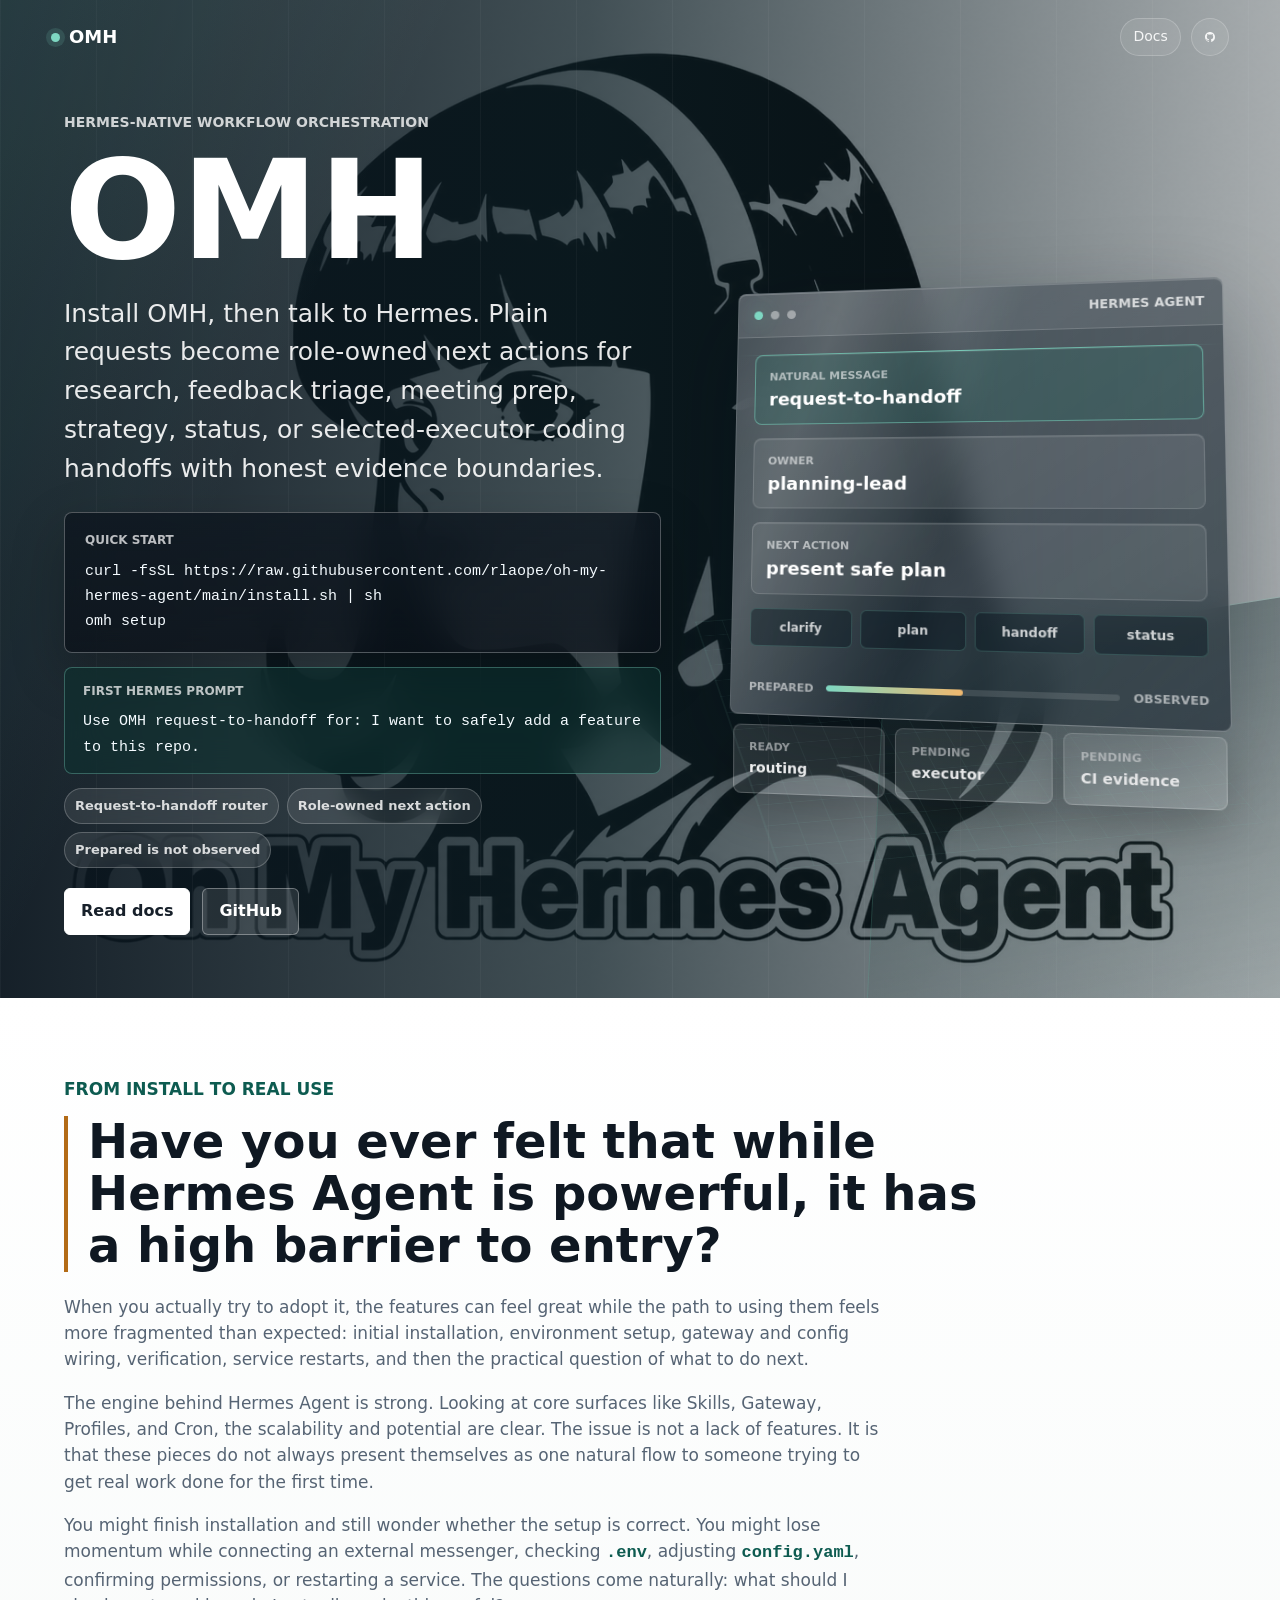
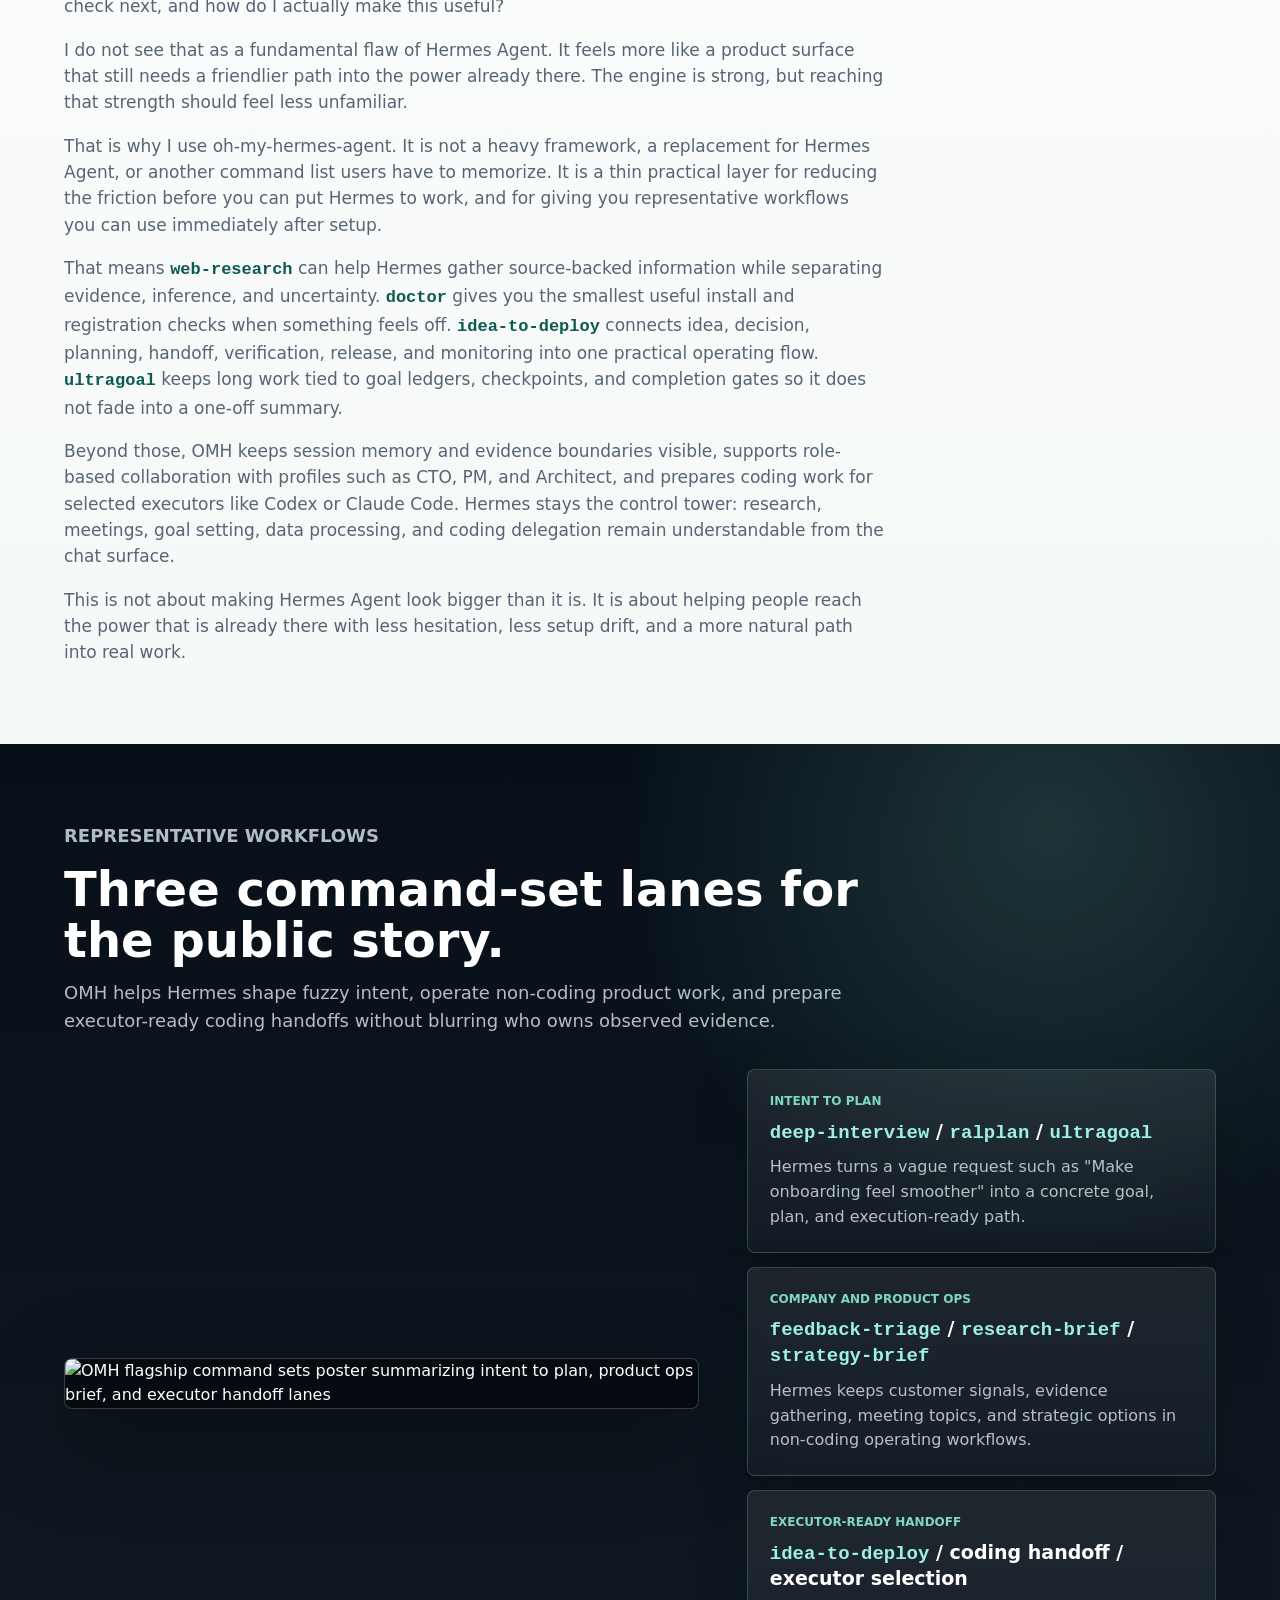
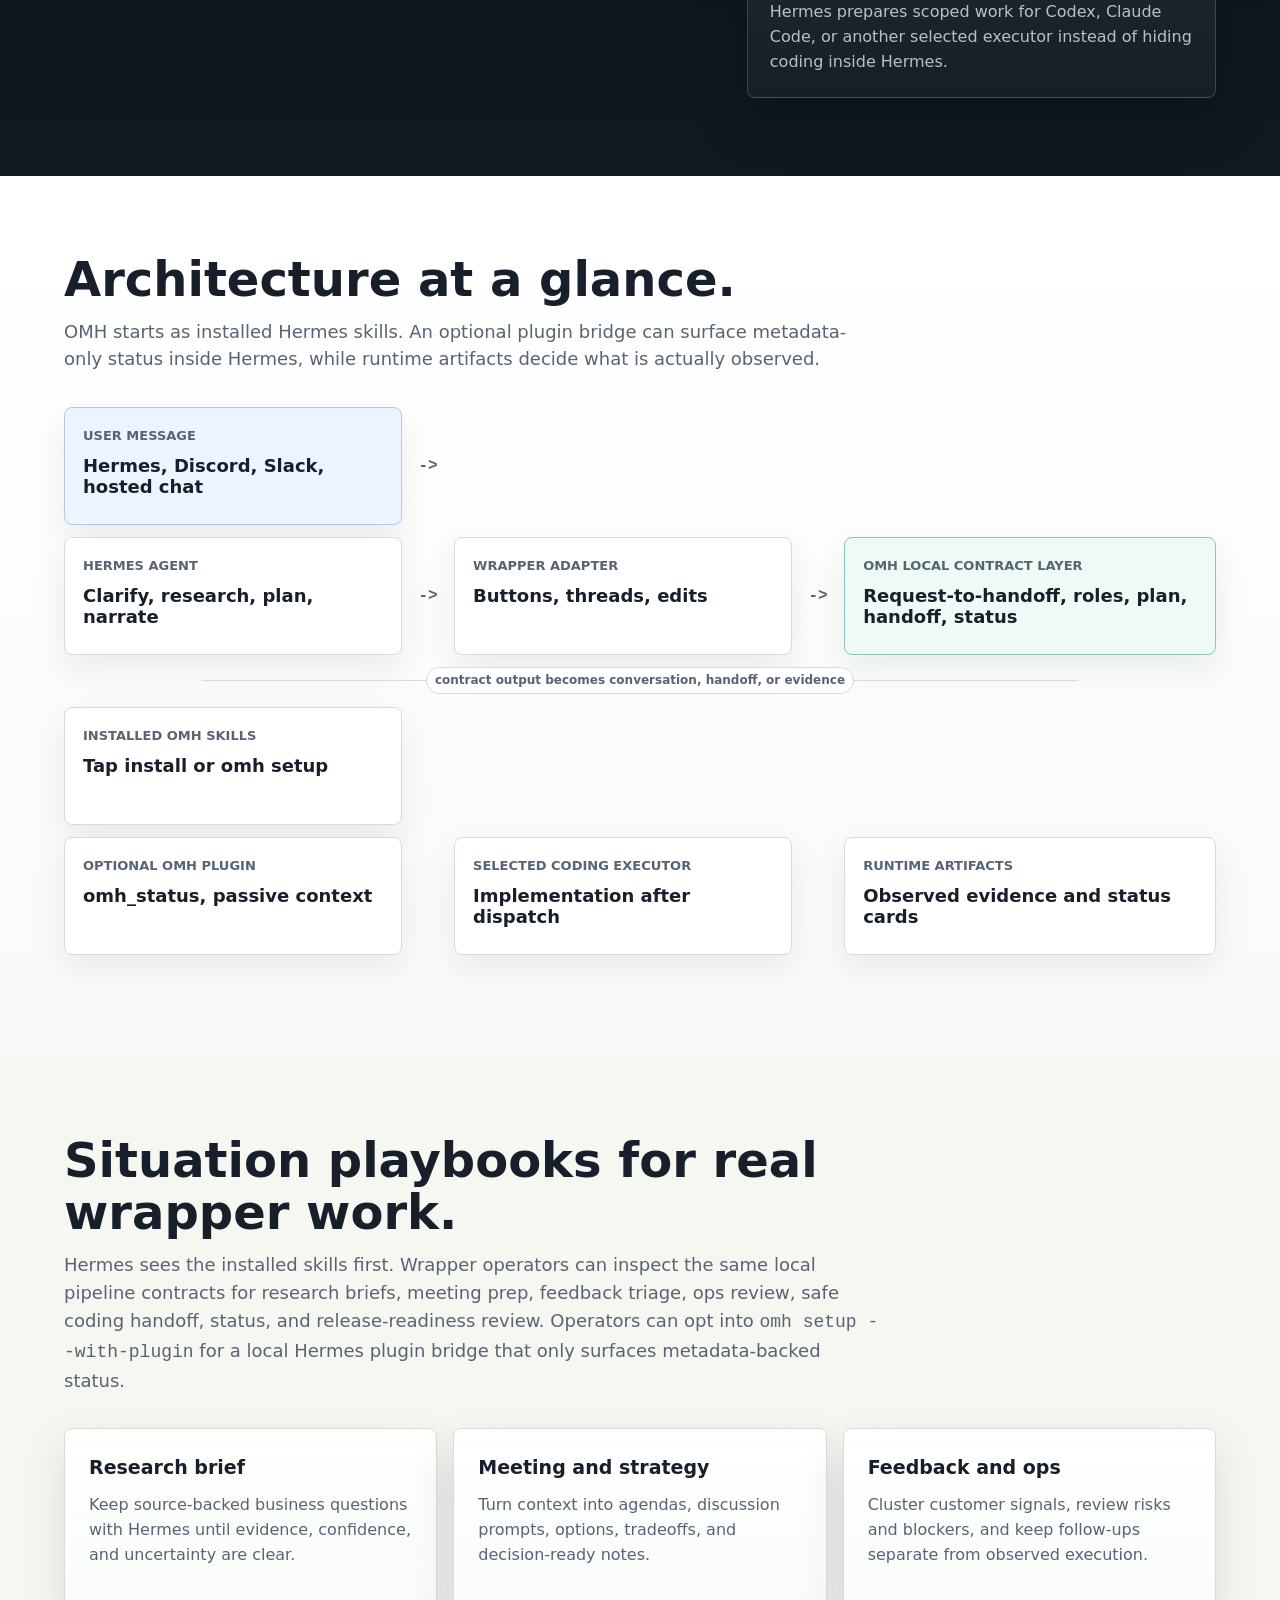
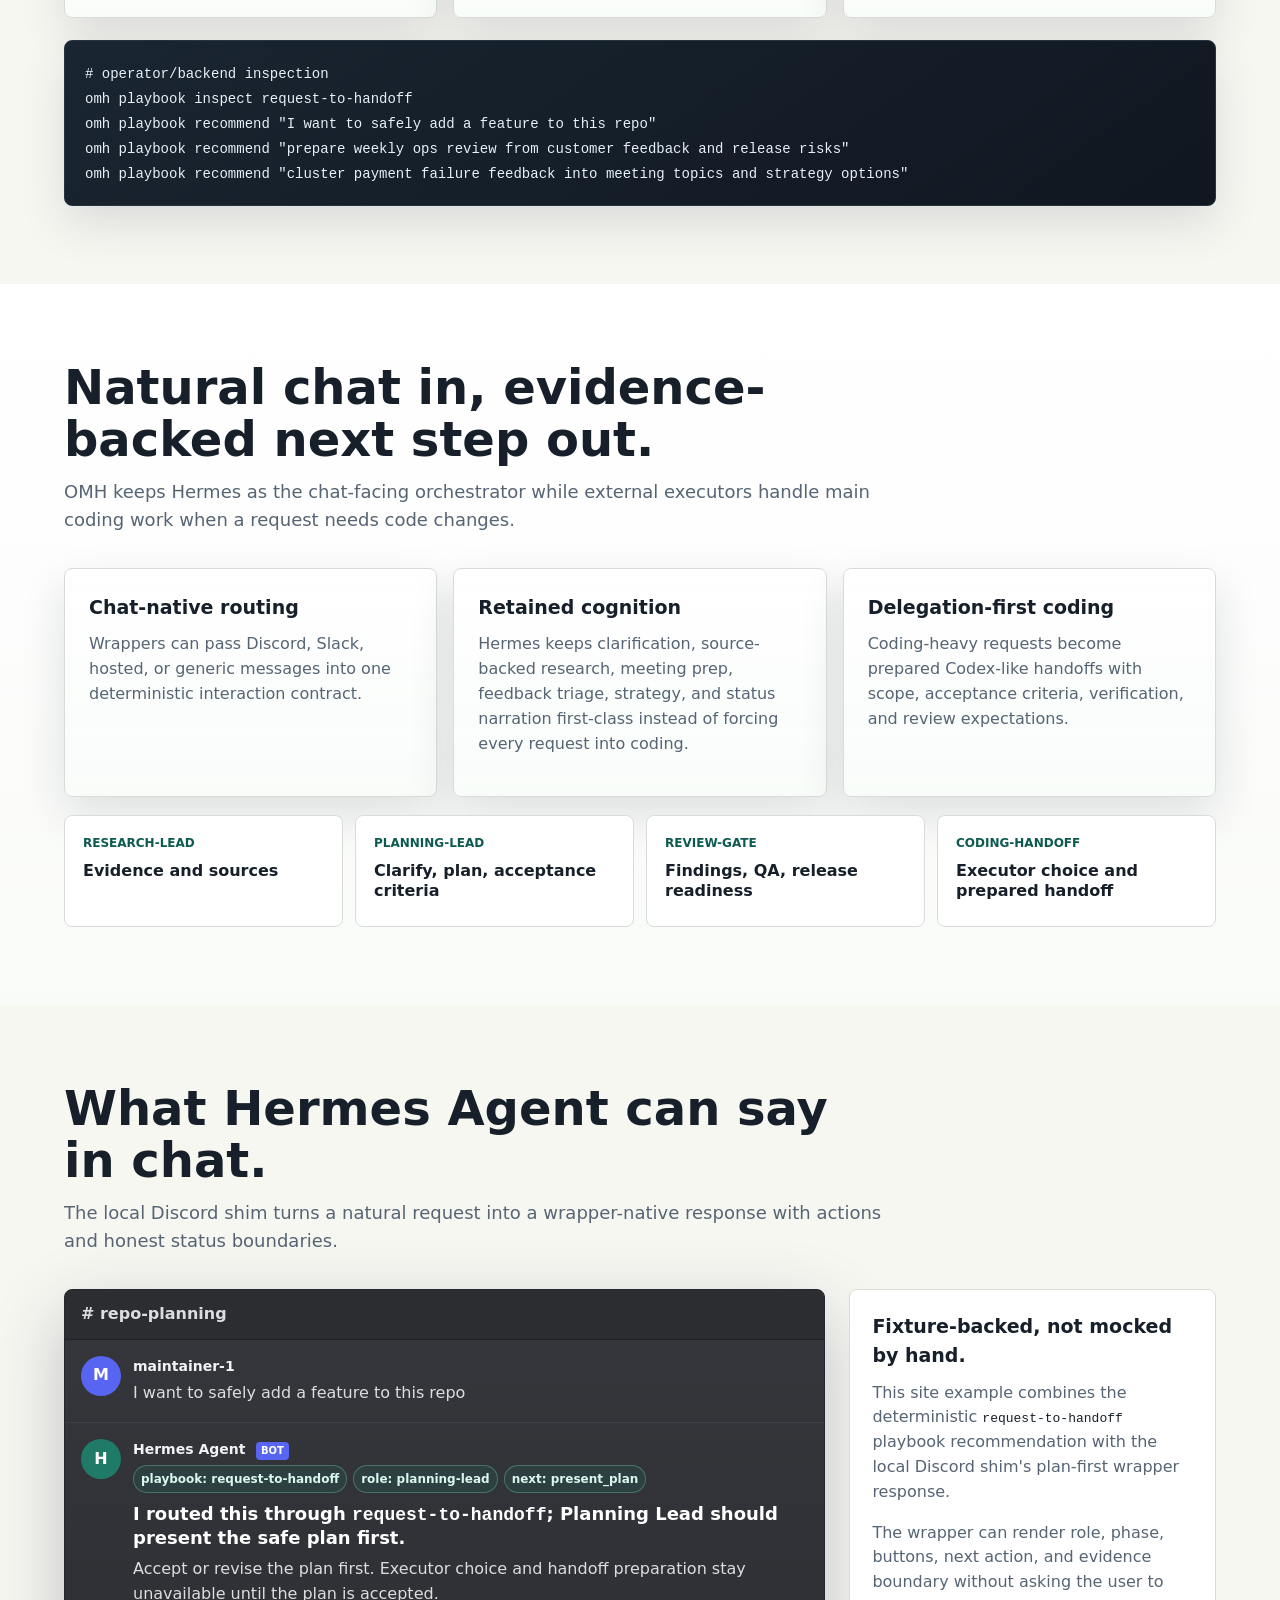
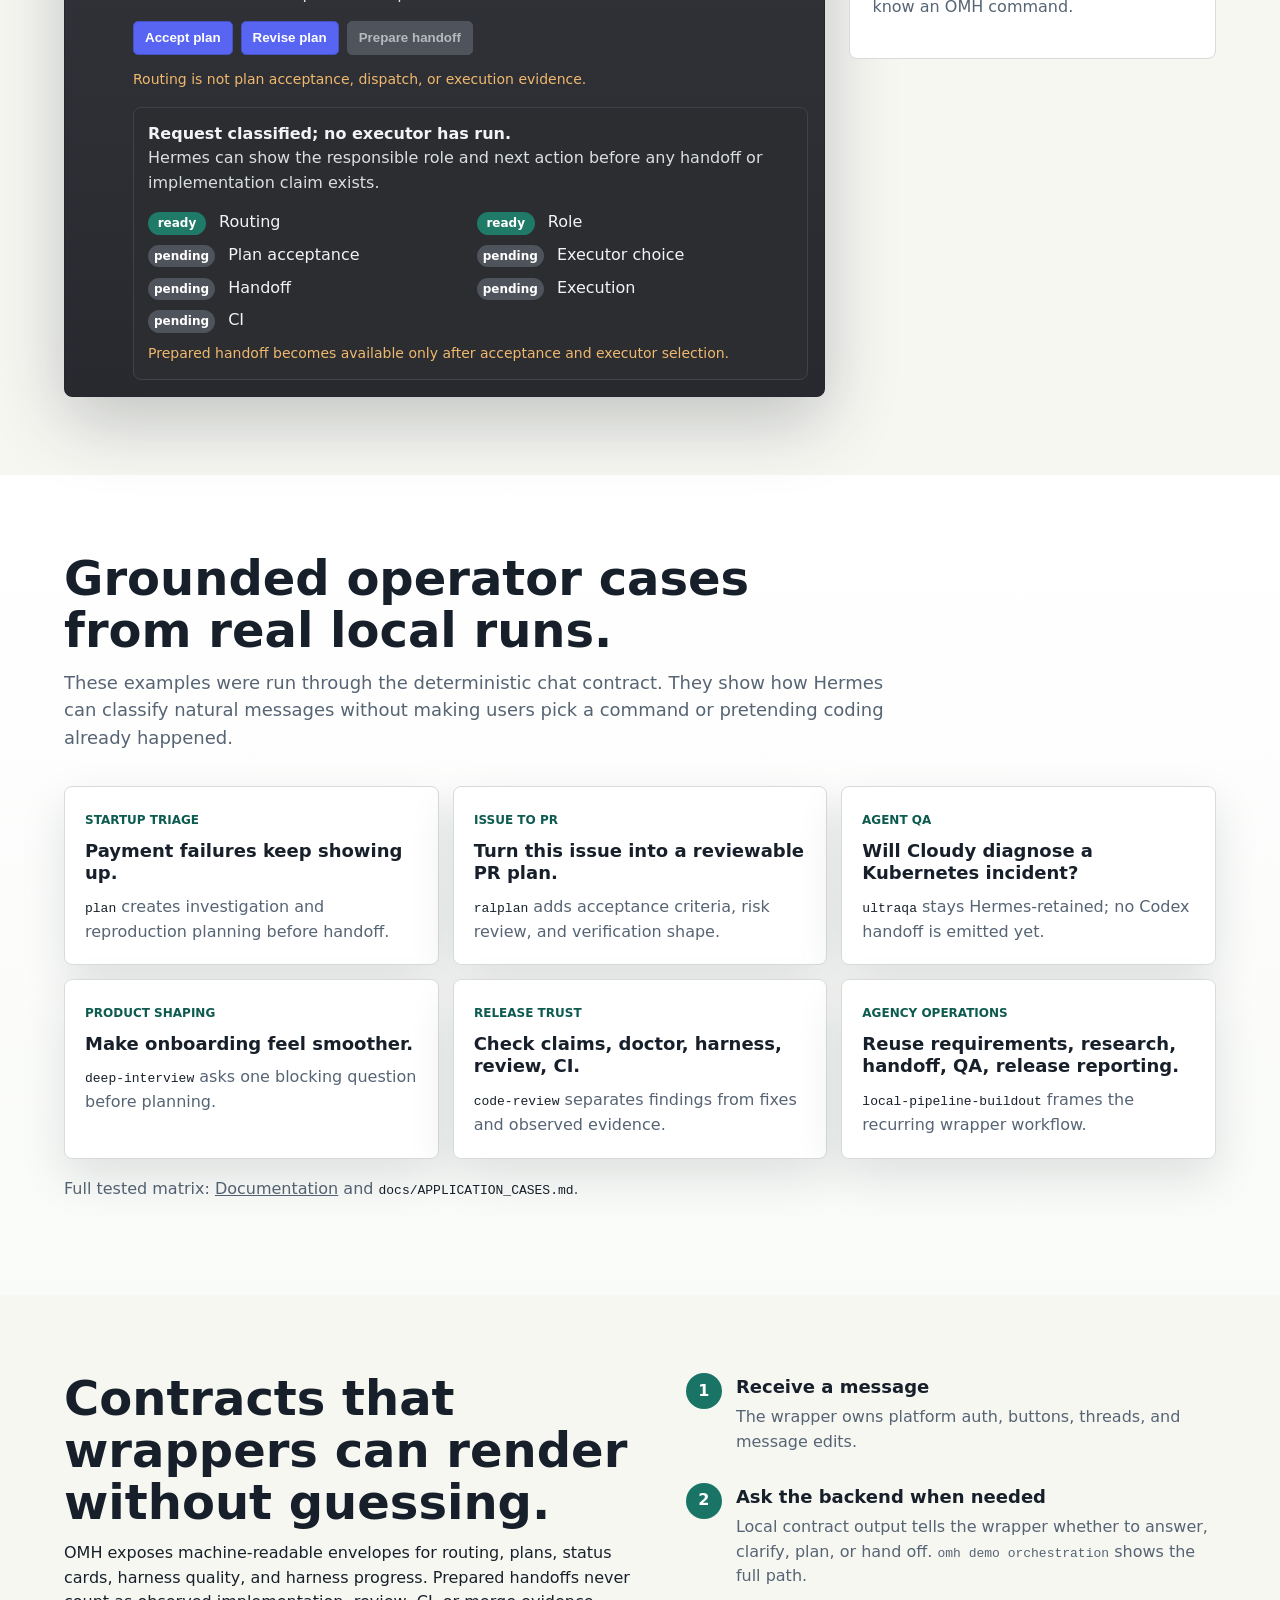
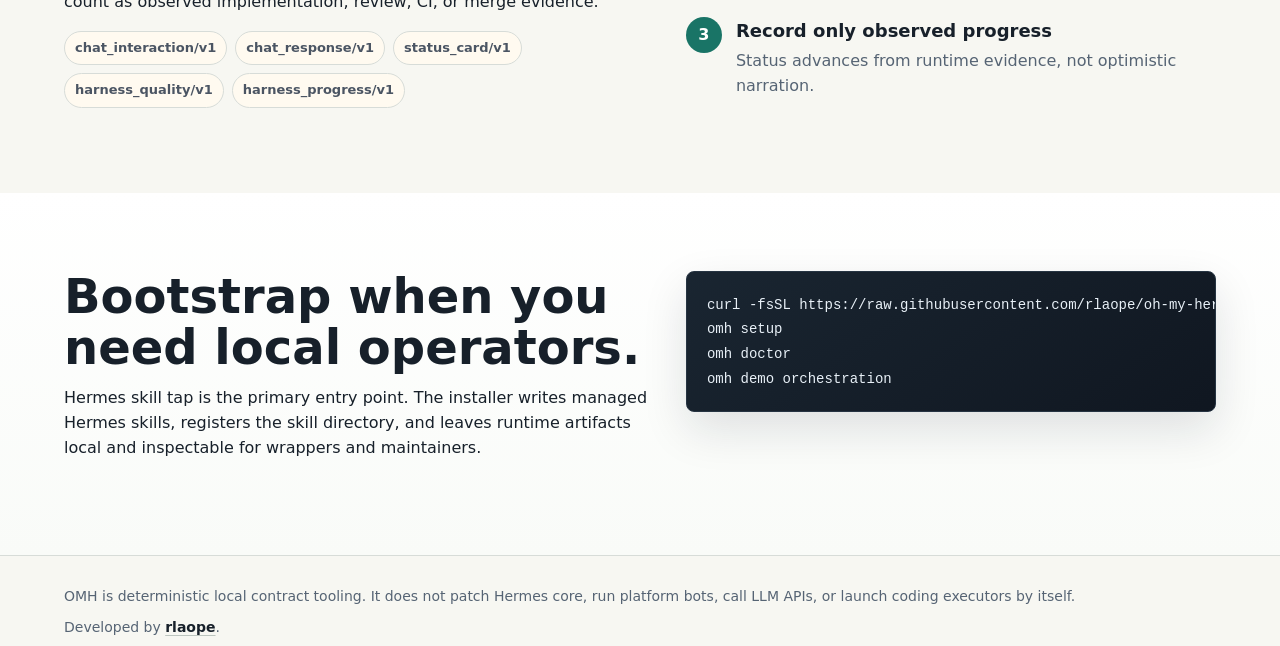
==== commit 740028ea: "Explain OMH's path from install to real use Constraint: Preserve OMH as a thin Hermes-native usage l" ====
--- a/site/index.html
+++ b/site/index.html
@@ -15,6 +15,16 @@
       <div class="brand">OMH</div>
       <nav class="nav" aria-label="Primary navigation">
         <a href="docs/">Docs</a>
+        <a
+          class="nav__icon"
+          href="https://github.com/rlaope/oh-my-hermes-agent"
+          aria-label="Open OMH repository on GitHub"
+          title="GitHub repository"
+        >
+          <svg viewBox="0 0 24 24" aria-hidden="true">
+            <path d="M12 2C6.48 2 2 6.58 2 12.22c0 4.52 2.87 8.35 6.85 9.7.5.09.68-.22.68-.49v-1.73c-2.78.62-3.37-1.37-3.37-1.37-.45-1.18-1.11-1.5-1.11-1.5-.91-.64.07-.63.07-.63 1 .07 1.53 1.06 1.53 1.06.9 1.56 2.35 1.11 2.92.85.09-.66.35-1.11.63-1.37-2.22-.26-4.55-1.14-4.55-5.06 0-1.12.39-2.03 1.03-2.75-.1-.26-.45-1.31.1-2.71 0 0 .84-.28 2.75 1.05A9.37 9.37 0 0 1 12 6.92c.85 0 1.7.12 2.5.35 1.9-1.33 2.74-1.05 2.74-1.05.55 1.4.2 2.45.1 2.71.64.72 1.03 1.63 1.03 2.75 0 3.93-2.34 4.79-4.57 5.05.36.32.68.94.68 1.9v2.8c0 .27.18.58.69.48A10.06 10.06 0 0 0 22 12.22C22 6.58 17.52 2 12 2Z"></path>
+          </svg>
+        </a>
       </nav>
     </header>
 
@@ -101,6 +111,121 @@
         </div>
       </section>
 
+      <section class="section section--usage" id="real-use">
+        <article class="usage-story">
+          <p class="eyebrow">From install to real use</p>
+          <blockquote>
+            Have you ever felt that while Hermes Agent is powerful, it has a
+            high barrier to entry?
+          </blockquote>
+          <p>
+            When you actually try to adopt it, the features can feel great while
+            the path to using them feels more fragmented than expected: initial
+            installation, environment setup, gateway and config wiring,
+            verification, service restarts, and then the practical question of
+            what to do next.
+          </p>
+          <p>
+            The engine behind Hermes Agent is strong. Looking at core surfaces
+            like Skills, Gateway, Profiles, and Cron, the scalability and
+            potential are clear. The issue is not a lack of features. It is that
+            these pieces do not always present themselves as one natural flow to
+            someone trying to get real work done for the first time.
+          </p>
+          <p>
+            You might finish installation and still wonder whether the setup is
+            correct. You might lose momentum while connecting an external
+            messenger, checking <code>.env</code>, adjusting
+            <code>config.yaml</code>, confirming permissions, or restarting a
+            service. The questions come naturally: what should I check next, and
+            how do I actually make this useful?
+          </p>
+          <p>
+            I do not see that as a fundamental flaw of Hermes Agent. It feels
+            more like a product surface that still needs a friendlier path into
+            the power already there. The engine is strong, but reaching that
+            strength should feel less unfamiliar.
+          </p>
+          <p>
+            That is why I use oh-my-hermes-agent. It is not a heavy framework,
+            a replacement for Hermes Agent, or another command list users have
+            to memorize. It is a thin practical layer for reducing the friction
+            before you can put Hermes to work, and for giving you representative
+            workflows you can use immediately after setup.
+          </p>
+          <p>
+            That means <code>web-research</code> can help Hermes gather
+            source-backed information while separating evidence, inference, and
+            uncertainty. <code>doctor</code> gives you the smallest useful
+            install and registration checks when something feels off.
+            <code>idea-to-deploy</code> connects idea, decision, planning,
+            handoff, verification, release, and monitoring into one practical
+            operating flow. <code>ultragoal</code> keeps long work tied to goal
+            ledgers, checkpoints, and completion gates so it does not fade into
+            a one-off summary.
+          </p>
+          <p>
+            Beyond those, OMH keeps session memory and evidence boundaries
+            visible, supports role-based collaboration with profiles such as
+            CTO, PM, and Architect, and prepares coding work for selected
+            executors like Codex or Claude Code. Hermes stays the control tower:
+            research, meetings, goal setting, data processing, and coding
+            delegation remain understandable from the chat surface.
+          </p>
+          <p>
+            This is not about making Hermes Agent look bigger than it is. It is
+            about helping people reach the power that is already there with less
+            hesitation, less setup drift, and a more natural path into real work.
+          </p>
+        </article>
+      </section>
+
+      <section class="section section--poster" id="flagship-workflows">
+        <div class="section__header section__header--poster">
+          <p class="eyebrow">Representative workflows</p>
+          <h2>Three command-set lanes for the public story.</h2>
+          <p>
+            OMH helps Hermes shape fuzzy intent, operate non-coding product work,
+            and prepare executor-ready coding handoffs without blurring who owns
+            observed evidence.
+          </p>
+        </div>
+        <div class="flagship-showcase">
+          <figure class="poster-frame">
+            <img
+              src="assets/omh-flagship-workflows-poster.png"
+              alt="OMH flagship command sets poster summarizing intent to plan, product ops brief, and executor handoff lanes"
+            >
+          </figure>
+          <div class="flagship-list" aria-label="Representative OMH workflow lanes">
+            <article class="flagship-item">
+              <span>Intent to plan</span>
+              <h3><code>deep-interview</code> / <code>ralplan</code> / <code>ultragoal</code></h3>
+              <p>
+                Hermes turns a vague request such as "Make onboarding feel
+                smoother" into a concrete goal, plan, and execution-ready path.
+              </p>
+            </article>
+            <article class="flagship-item">
+              <span>Company and product ops</span>
+              <h3><code>feedback-triage</code> / <code>research-brief</code> / <code>strategy-brief</code></h3>
+              <p>
+                Hermes keeps customer signals, evidence gathering, meeting topics,
+                and strategic options in non-coding operating workflows.
+              </p>
+            </article>
+            <article class="flagship-item">
+              <span>Executor-ready handoff</span>
+              <h3><code>idea-to-deploy</code> / coding handoff / executor selection</h3>
+              <p>
+                Hermes prepares scoped work for Codex, Claude Code, or another
+                selected executor instead of hiding coding inside Hermes.
+              </p>
+            </article>
+          </div>
+        </div>
+      </section>
+
       <section class="section section--light" id="architecture">
         <div class="section__header">
           <h2>Architecture at a glance.</h2>
@@ -190,7 +315,7 @@
 omh playbook inspect request-to-handoff
 omh playbook recommend "I want to safely add a feature to this repo"
 omh playbook recommend "prepare weekly ops review from customer feedback and release risks"
-omh playbook recommend "결제 실패 피드백을 모아서 회의 주제와 다음 전략을 정리해줘"</code>
+omh playbook recommend "cluster payment failure feedback into meeting topics and strategy options"</code>
         </div>
       </section>
 
@@ -429,8 +554,13 @@
     </main>
 
     <footer class="footer">
-      OMH is deterministic local contract tooling. It does not patch Hermes core,
-      run platform bots, call LLM APIs, or launch coding executors by itself.
+      <span>
+        OMH is deterministic local contract tooling. It does not patch Hermes core,
+        run platform bots, call LLM APIs, or launch coding executors by itself.
+      </span>
+      <span>
+        Developed by <a href="https://github.com/rlaope">rlaope</a>.
+      </span>
     </footer>
   </body>
 </html>
--- a/site/styles.css
+++ b/site/styles.css
@@ -62,6 +62,7 @@
 .button,
 .card,
 .case-card,
+.flagship-item,
 .role-card,
 .arch-node,
 .command {
@@ -101,6 +102,7 @@
   min-height: 36px;
   display: inline-flex;
   align-items: center;
+  justify-content: center;
   padding: 7px 12px;
   border: 1px solid rgba(255, 255, 255, 0.2);
   border-radius: 999px;
@@ -120,6 +122,17 @@
   border-color: rgba(255, 255, 255, 0.42);
   background: rgba(255, 255, 255, 0.15);
   box-shadow: 0 12px 28px rgba(0, 0, 0, 0.18);
+}
+
+.nav__icon {
+  width: 38px;
+  padding: 0;
+}
+
+.nav__icon svg {
+  width: 18px;
+  height: 18px;
+  fill: currentColor;
 }
 
 .nav a:active {
@@ -588,6 +601,11 @@
   padding: 78px clamp(20px, 5vw, 74px);
 }
 
+.section--usage {
+  background:
+    linear-gradient(180deg, #ffffff 0, #f4f8f7 100%);
+}
+
 .section--light {
   background:
     linear-gradient(180deg, #ffffff, #f9fbf8);
@@ -695,6 +713,39 @@
   margin-top: 22px;
 }
 
+.usage-story {
+  max-width: 920px;
+}
+
+.usage-story .eyebrow {
+  color: var(--accent-strong);
+}
+
+.usage-story blockquote {
+  margin: 0 0 22px;
+  padding: 0 0 0 20px;
+  border-left: 4px solid var(--gold);
+  color: var(--night);
+  font-size: clamp(28px, 4vw, 48px);
+  font-weight: 850;
+  line-height: 1.08;
+}
+
+.usage-story p {
+  max-width: 820px;
+  color: var(--muted);
+  font-size: 17px;
+}
+
+.usage-story p:last-child {
+  margin-bottom: 0;
+}
+
+.usage-story code {
+  color: var(--accent-strong);
+  font-weight: 700;
+}
+
 .steps {
   display: grid;
   gap: 12px;
@@ -741,6 +792,94 @@
   color: #4b5563;
   font-size: 13px;
   font-weight: 700;
+}
+
+.section--poster {
+  background:
+    radial-gradient(circle at 82% 8%, rgba(126, 215, 194, 0.18), transparent 30%),
+    linear-gradient(180deg, #071019, #101922);
+  color: #ffffff;
+}
+
+.section__header--poster p,
+.section--poster .section__header p {
+  color: rgba(224, 239, 245, 0.78);
+}
+
+.section--poster .eyebrow {
+  color: #7ed7c2;
+}
+
+.flagship-showcase {
+  display: grid;
+  grid-template-columns: minmax(0, 1.15fr) minmax(320px, 0.85fr);
+  gap: clamp(22px, 4vw, 48px);
+  align-items: center;
+}
+
+.poster-frame {
+  margin: 0;
+}
+
+.poster-frame img {
+  display: block;
+  width: 100%;
+  height: auto;
+  border: 1px solid rgba(126, 215, 194, 0.28);
+  border-radius: 8px;
+  background: #050b10;
+  box-shadow: 0 30px 90px rgba(0, 0, 0, 0.42);
+}
+
+.flagship-list {
+  display: grid;
+  gap: 14px;
+}
+
+.flagship-item {
+  min-height: 164px;
+  padding: 22px;
+  border: 1px solid rgba(126, 215, 194, 0.24);
+  border-radius: 8px;
+  background:
+    linear-gradient(180deg, rgba(255, 255, 255, 0.08), rgba(255, 255, 255, 0.03));
+  box-shadow: 0 20px 54px rgba(0, 0, 0, 0.22);
+  transition:
+    border-color 180ms ease,
+    box-shadow 180ms ease,
+    transform 180ms ease;
+}
+
+.flagship-item:hover {
+  transform: translateY(-4px);
+  border-color: rgba(240, 184, 110, 0.44);
+  box-shadow: 0 28px 70px rgba(0, 0, 0, 0.3);
+}
+
+.flagship-item span {
+  display: block;
+  margin-bottom: 9px;
+  color: #7ed7c2;
+  font-size: 12px;
+  font-weight: 900;
+  letter-spacing: 0;
+  text-transform: uppercase;
+}
+
+.flagship-item h3 {
+  margin-bottom: 10px;
+  color: #ffffff;
+  font-size: 19px;
+  line-height: 1.25;
+}
+
+.flagship-item p {
+  margin: 0;
+  color: rgba(224, 239, 245, 0.78);
+}
+
+.flagship-item code {
+  color: #9cf0e5;
 }
 
 .role-grid {
@@ -877,10 +1016,25 @@
 }
 
 .footer {
+  display: flex;
+  flex-wrap: wrap;
+  justify-content: space-between;
+  gap: 10px 28px;
   padding: 30px clamp(20px, 5vw, 72px);
   border-top: 1px solid var(--line);
   color: var(--muted);
   font-size: 14px;
+}
+
+.footer a {
+  color: var(--ink);
+  font-weight: 700;
+  text-decoration-color: rgba(39, 68, 59, 0.28);
+  text-underline-offset: 3px;
+}
+
+.footer a:hover {
+  color: #167b67;
 }
 
 .docs-page {
@@ -1222,6 +1376,45 @@
   grid-template-columns: repeat(2, minmax(0, 1fr));
   gap: 14px;
   margin-top: 22px;
+}
+
+.docs-section--feature {
+  border-bottom-color: rgba(25, 116, 102, 0.18);
+}
+
+.poster-frame--docs {
+  margin: 22px 0;
+}
+
+.docs-feature-grid {
+  display: grid;
+  grid-template-columns: repeat(3, minmax(0, 1fr));
+  gap: 14px;
+}
+
+.flagship-item--docs {
+  min-height: 220px;
+  border-color: rgba(25, 116, 102, 0.2);
+  background:
+    linear-gradient(180deg, rgba(255, 255, 255, 0.96), rgba(238, 250, 245, 0.78));
+  box-shadow: var(--shadow);
+}
+
+.flagship-item--docs:hover {
+  border-color: rgba(179, 107, 22, 0.28);
+  box-shadow: 0 24px 60px rgba(16, 28, 40, 0.15);
+}
+
+.flagship-item--docs h3 {
+  color: var(--ink);
+}
+
+.flagship-item--docs p {
+  color: var(--muted);
+}
+
+.flagship-item--docs code {
+  color: var(--accent-strong);
 }
 
 .docs-list {
@@ -1641,10 +1834,12 @@
   .band,
   .case-grid,
   .case-grid--docs,
+  .flagship-showcase,
   .role-grid,
   .site-example,
   .docs-shell,
-  .docs-grid {
+  .docs-grid,
+  .docs-feature-grid {
     grid-template-columns: 1fr;
   }
 
@@ -1659,6 +1854,16 @@
   .docs-shell {
     gap: 20px;
     padding-top: 28px;
+  }
+
+  .docs-content,
+  .docs-content code {
+    overflow-wrap: anywhere;
+  }
+
+  .command code {
+    white-space: pre-wrap;
+    overflow-wrap: anywhere;
   }
 
   .docs-toc {
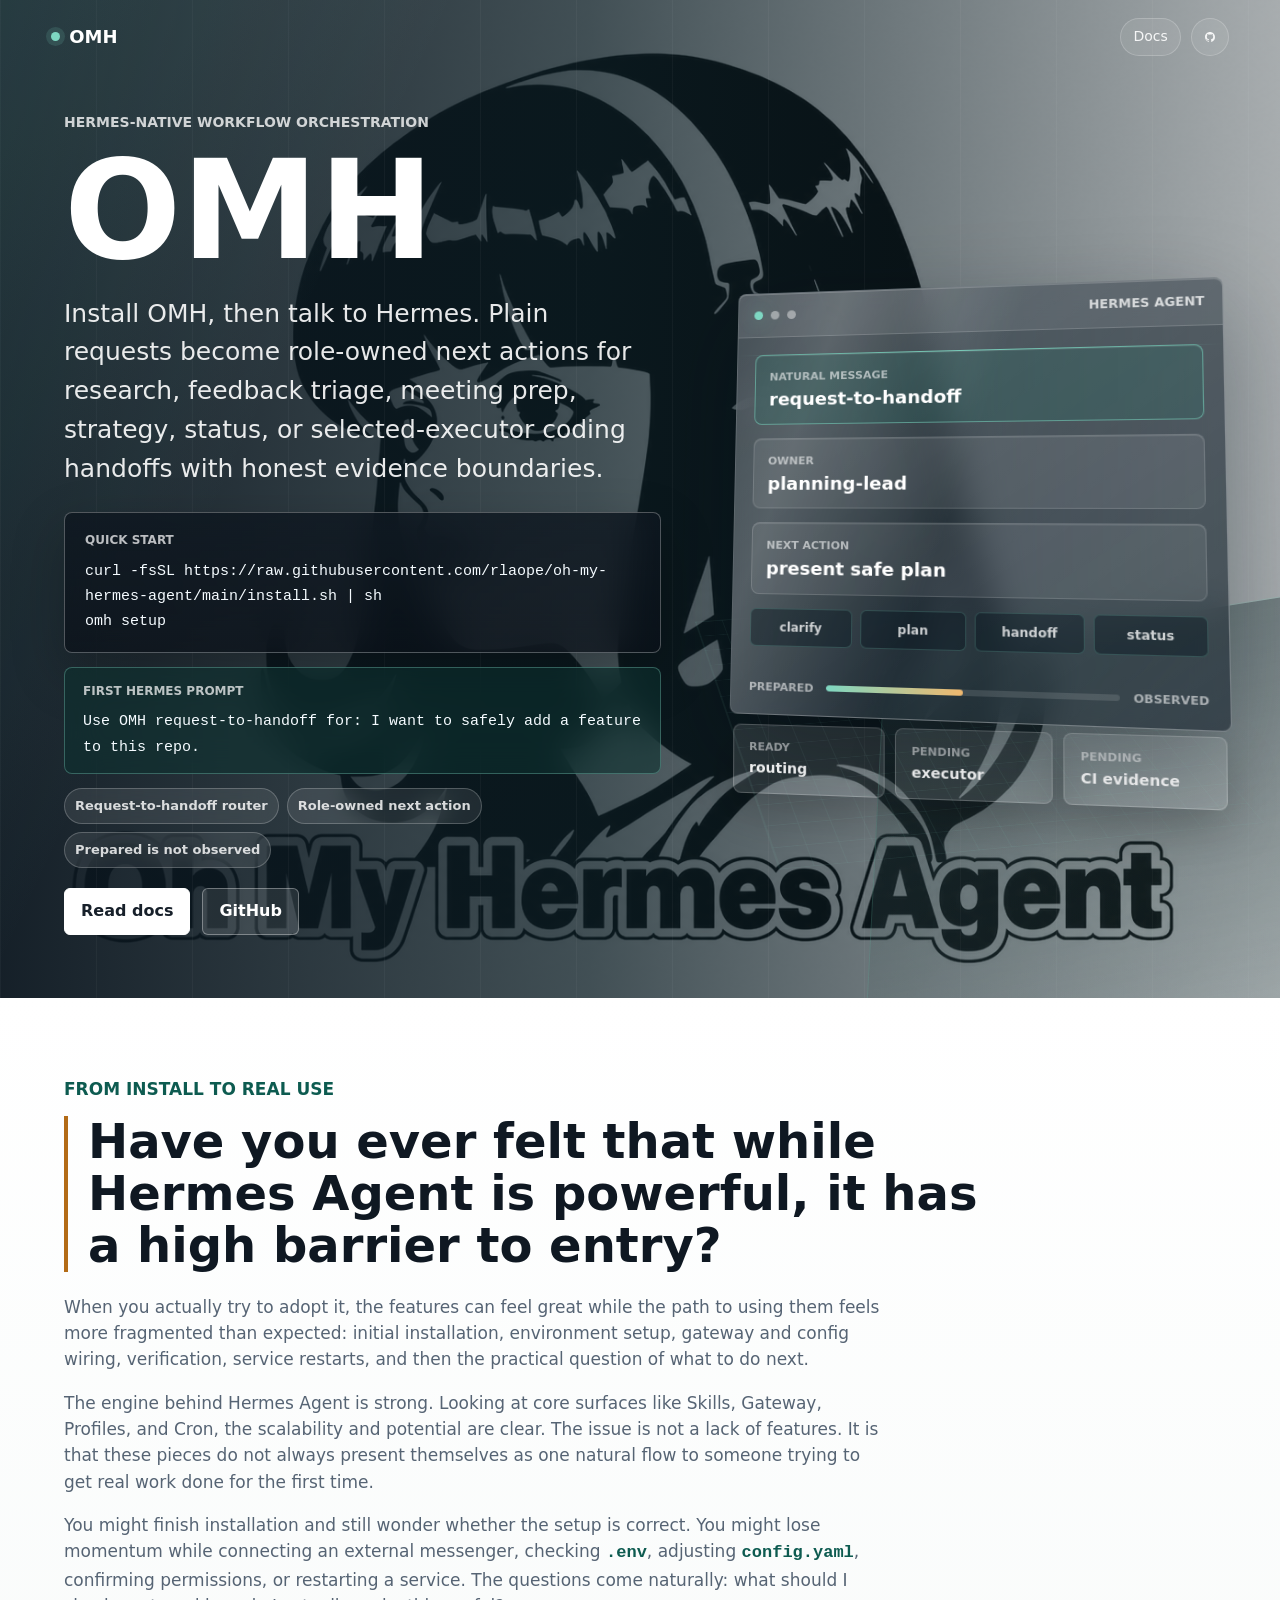
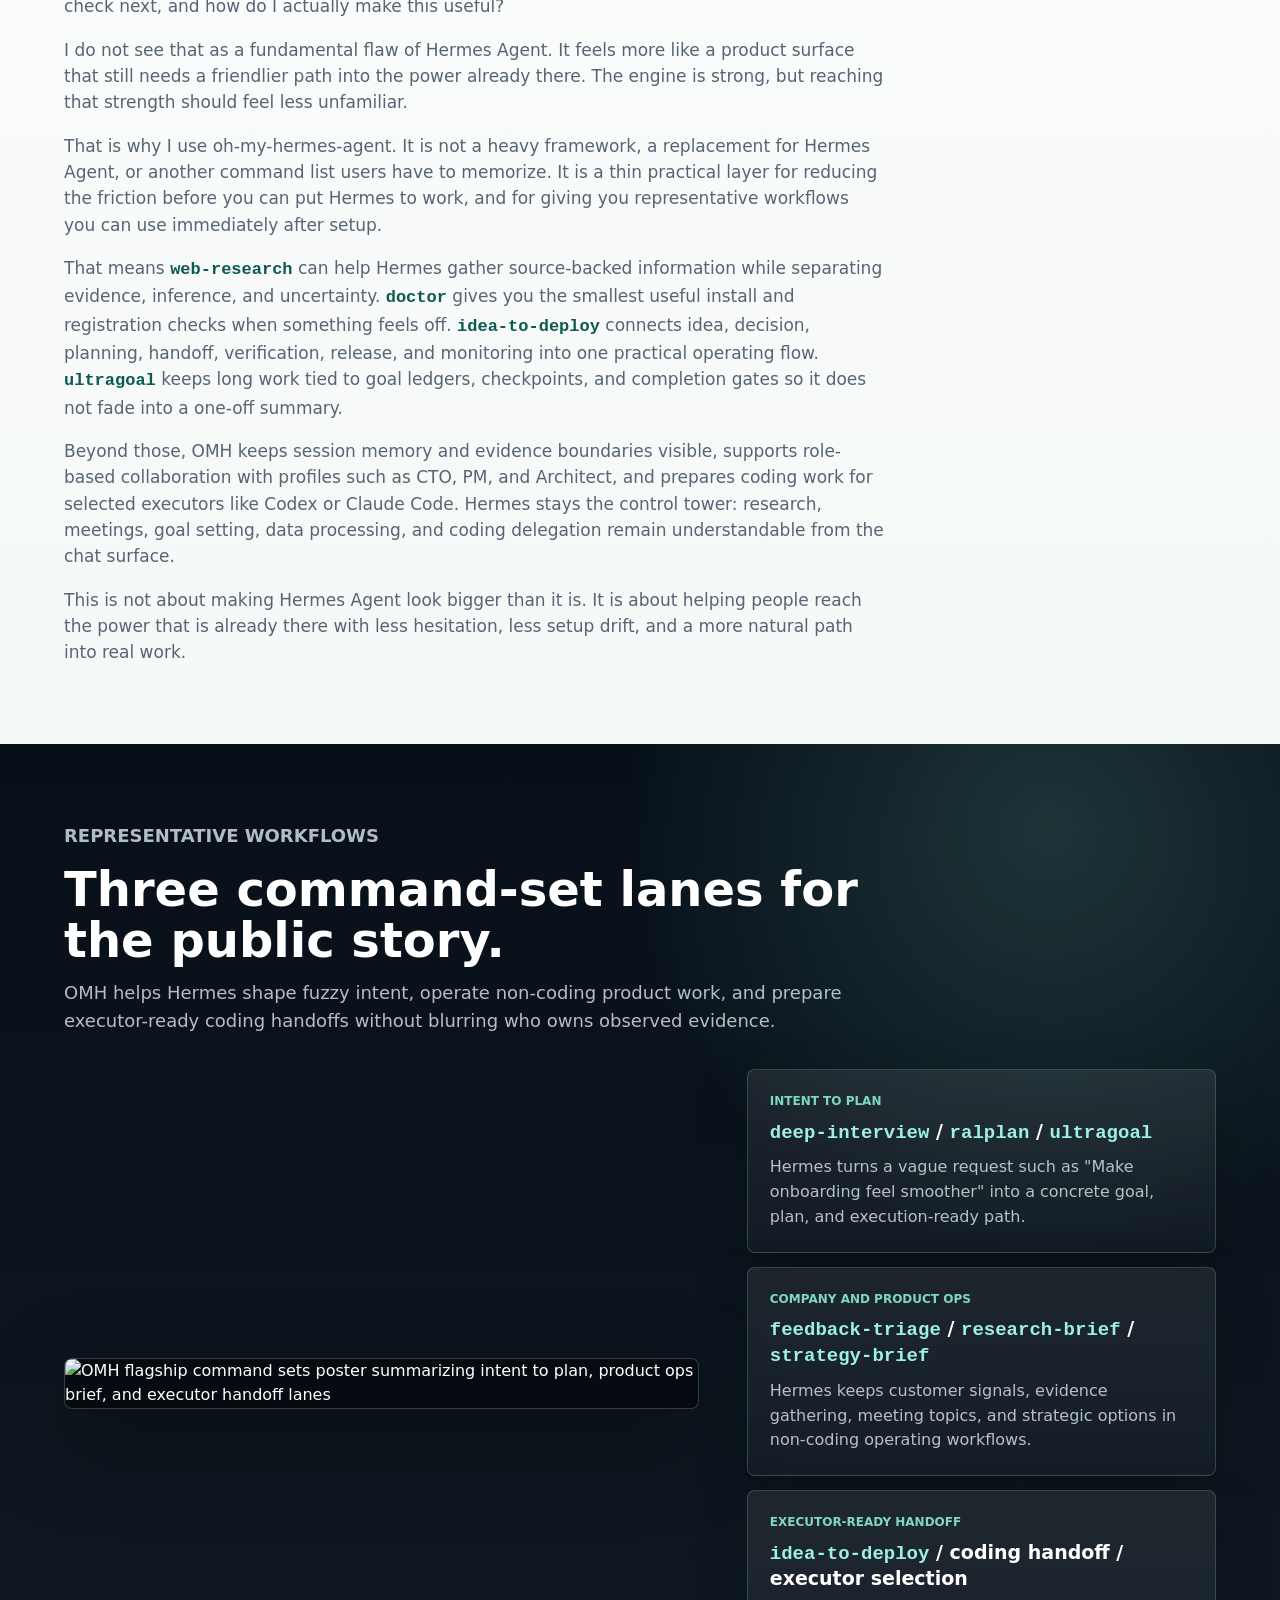
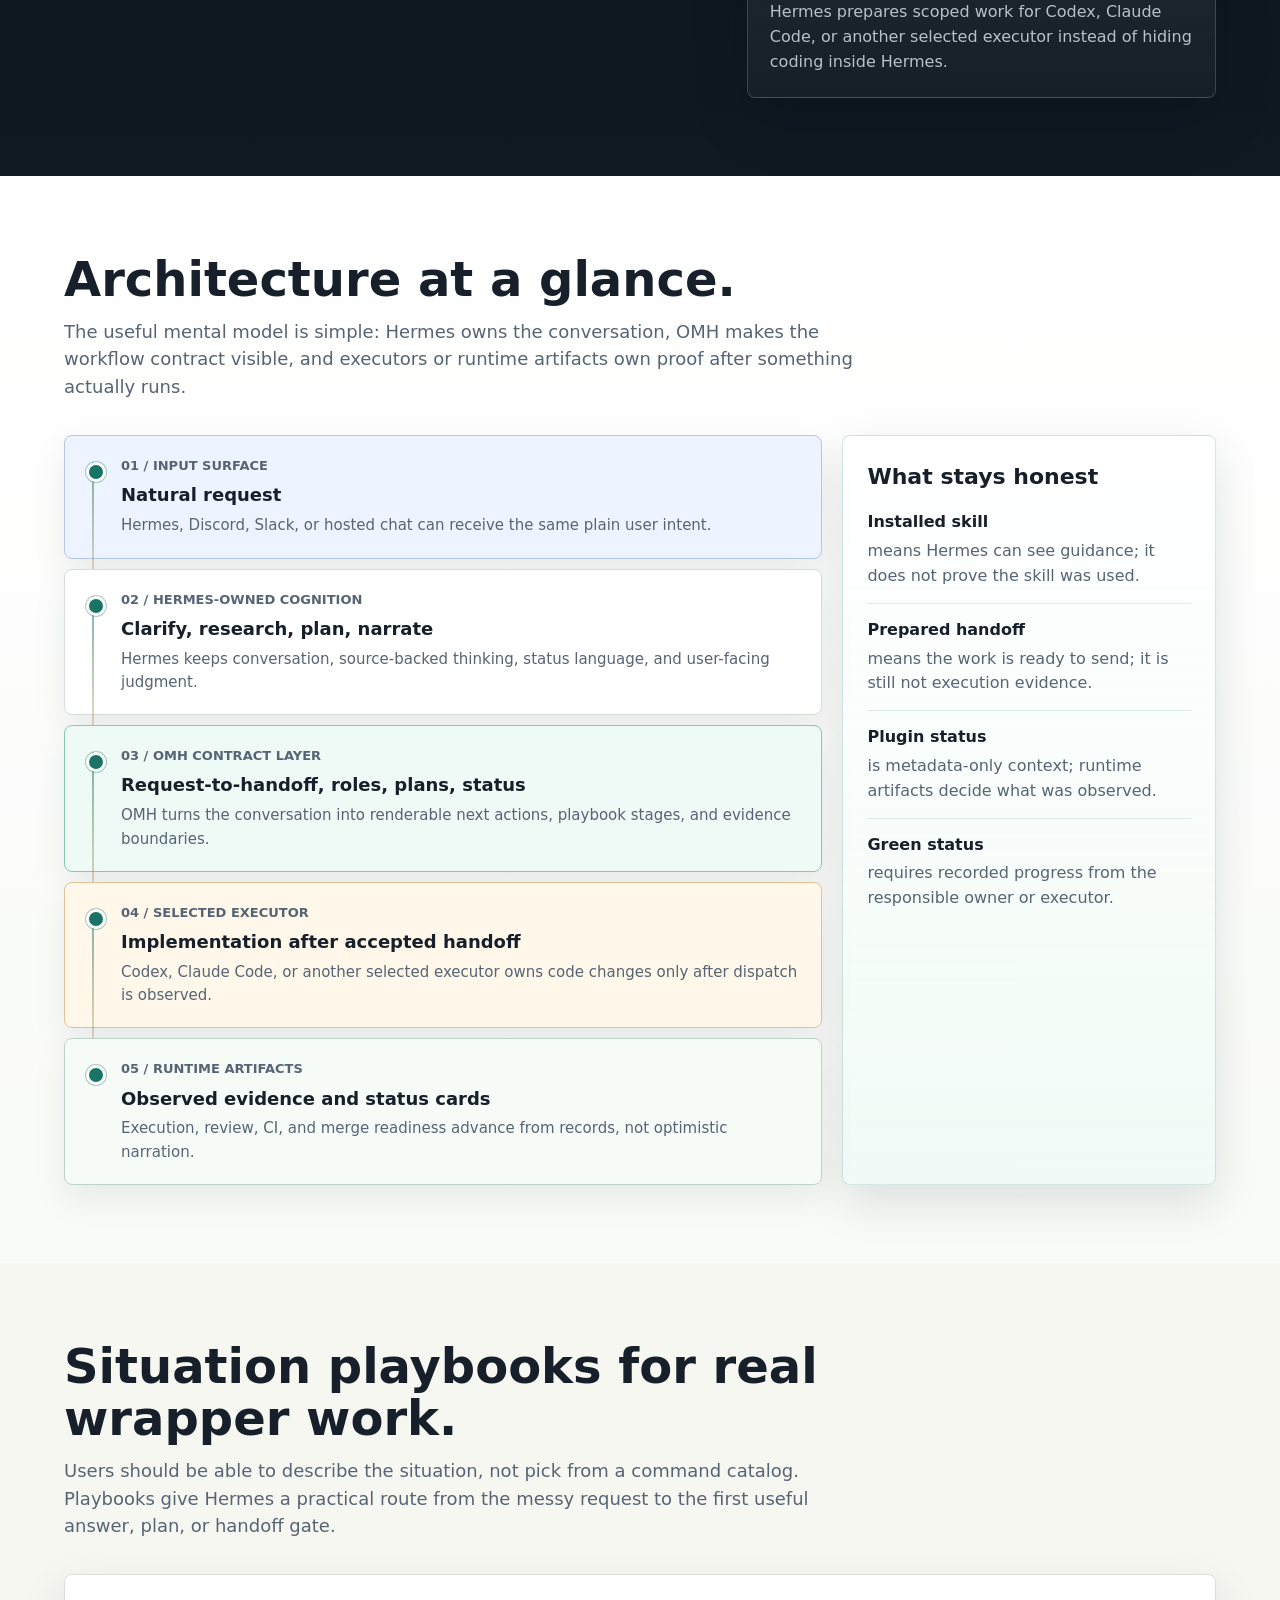
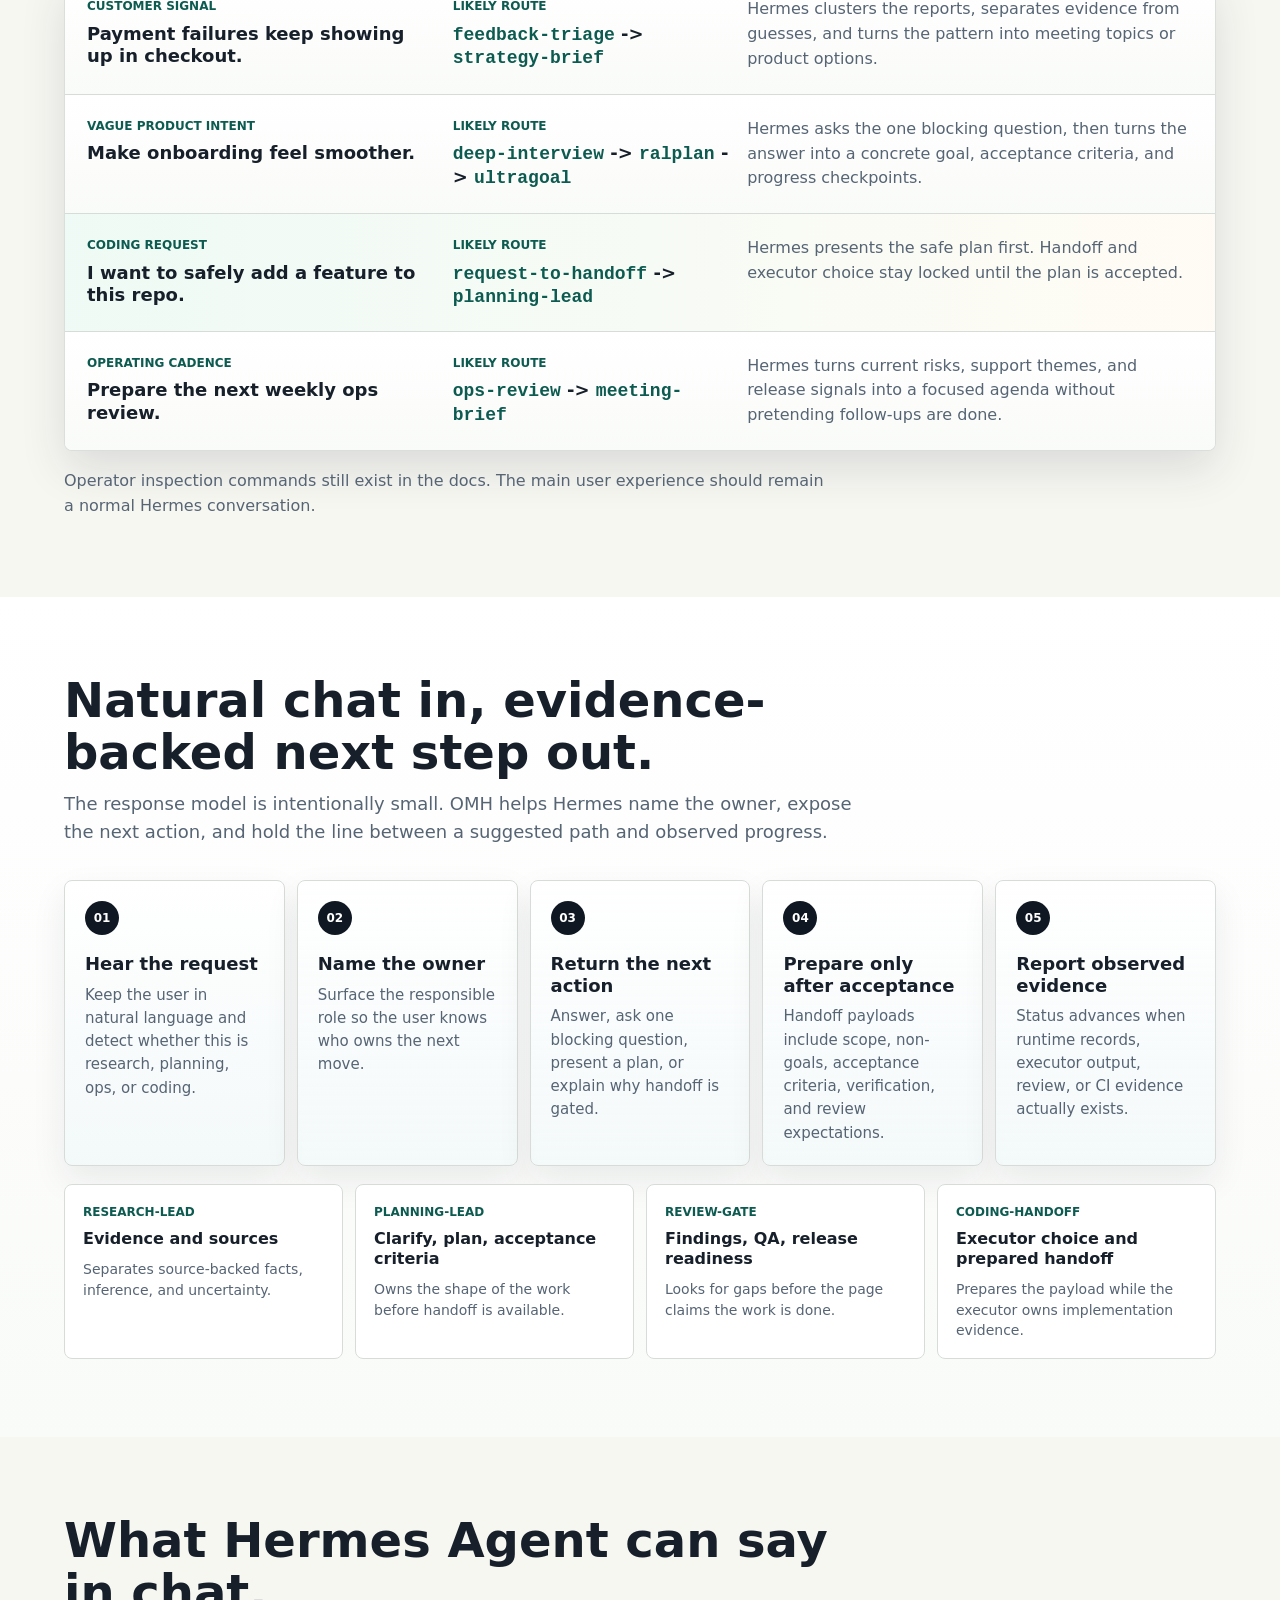
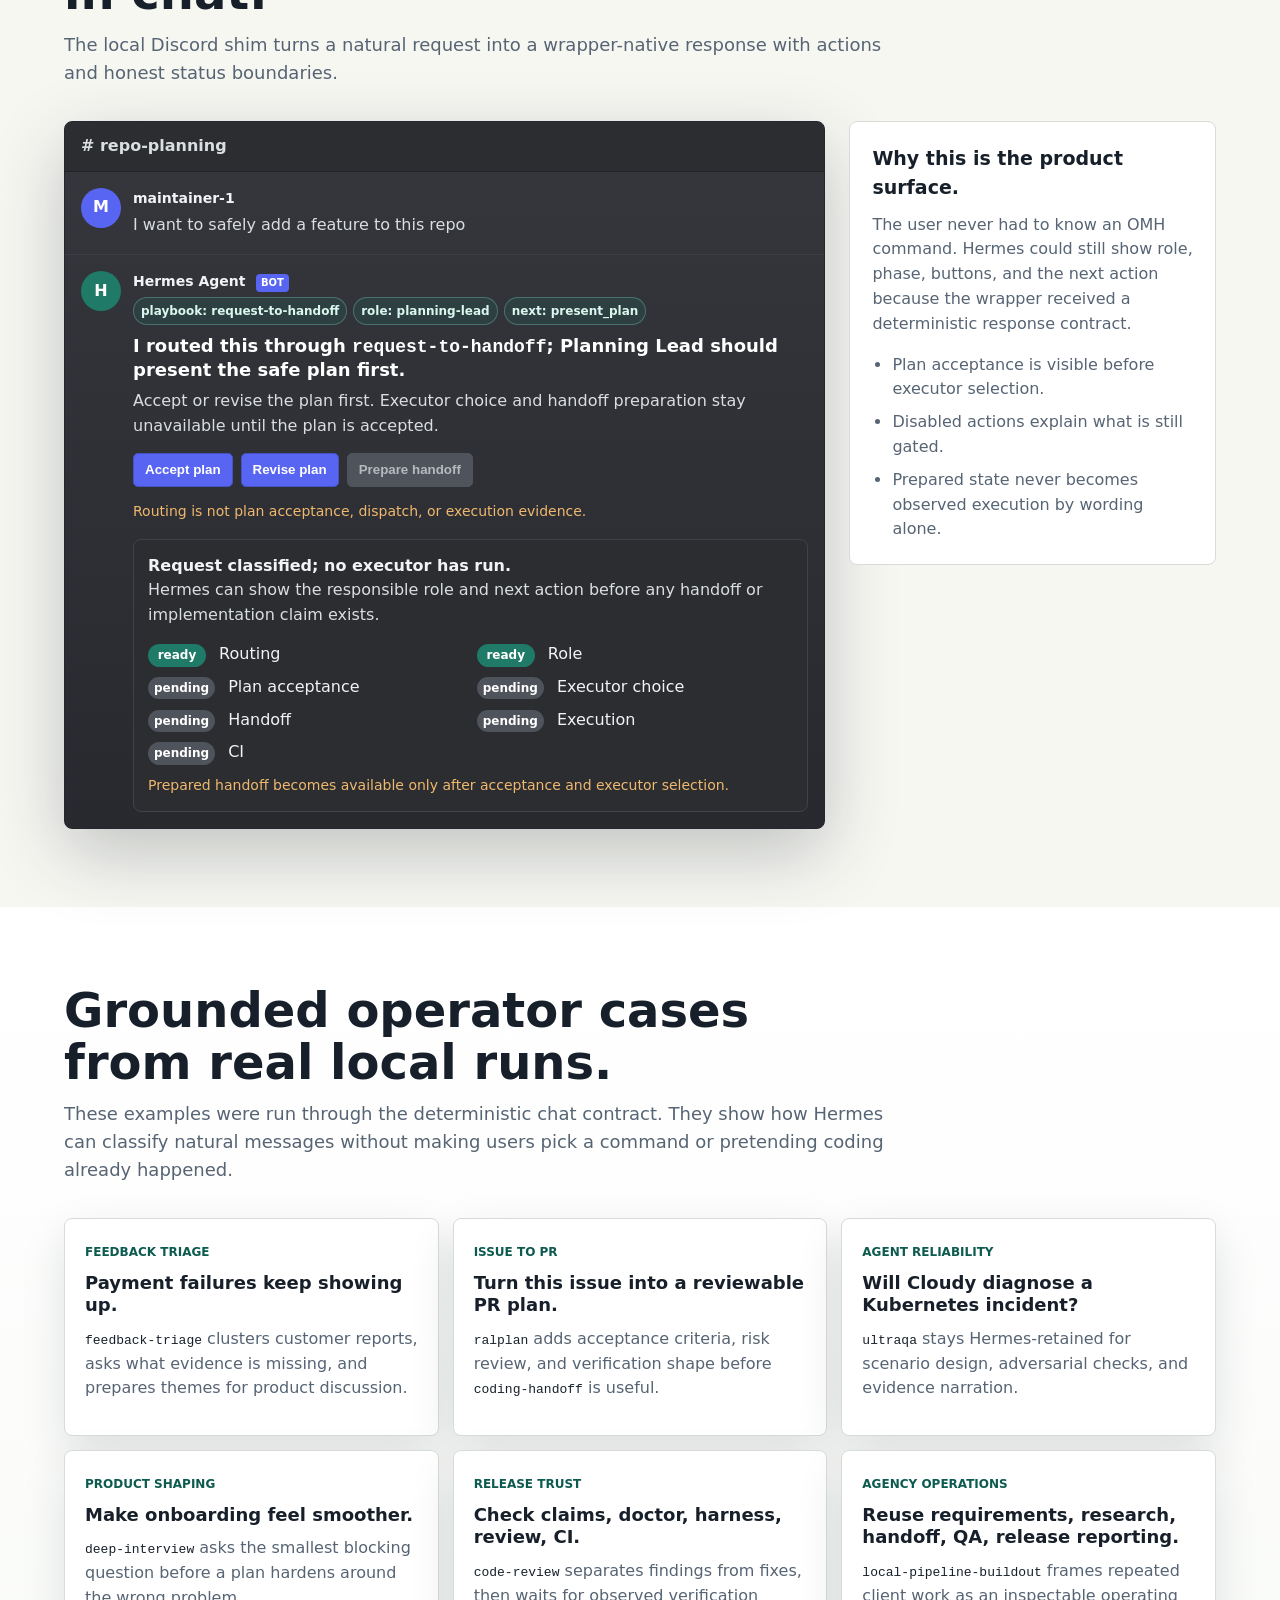
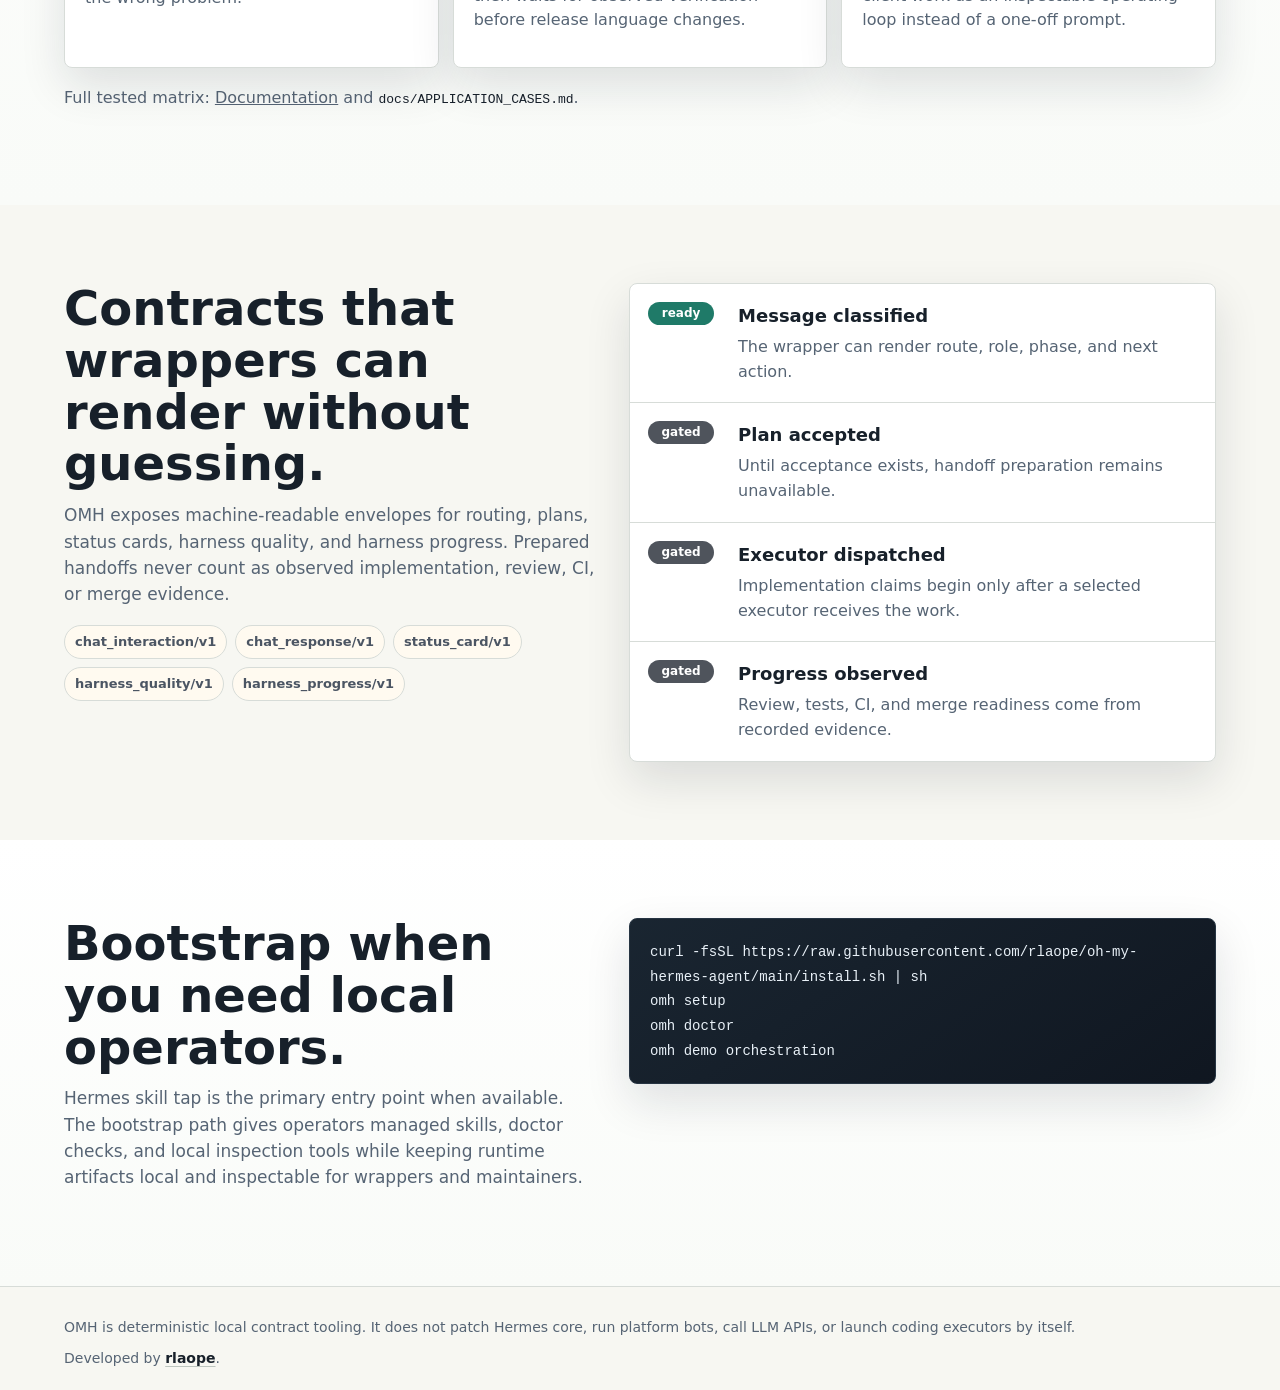
==== commit adb8697d: "Merge pull request #59 from rlaope/codex/release-1.0.0-install-check Prepare OMH 1.0.0 install path " ====
--- a/site/index.html
+++ b/site/index.html
@@ -230,48 +230,60 @@
         <div class="section__header">
           <h2>Architecture at a glance.</h2>
           <p>
-            OMH starts as installed Hermes skills. An optional plugin bridge can
-            surface metadata-only status inside Hermes, while runtime artifacts
-            decide what is actually observed.
-          </p>
-        </div>
-        <div class="architecture-map" aria-label="OMH architecture diagram">
-          <div class="arch-node arch-node--source">
-            <span>User message</span>
-            <strong>Hermes, Discord, Slack, hosted chat</strong>
-          </div>
-          <div class="arch-arrow" aria-hidden="true">-></div>
-          <div class="arch-node arch-node--hermes">
-            <span>Hermes Agent</span>
-            <strong>Clarify, research, plan, narrate</strong>
-          </div>
-          <div class="arch-arrow" aria-hidden="true">-></div>
-          <div class="arch-node">
-            <span>Wrapper adapter</span>
-            <strong>Buttons, threads, edits</strong>
-          </div>
-          <div class="arch-arrow" aria-hidden="true">-></div>
-          <div class="arch-node arch-node--core">
-            <span>OMH local contract layer</span>
-            <strong>Request-to-handoff, roles, plan, handoff, status</strong>
-          </div>
-          <div class="arch-branch" aria-hidden="true"></div>
-          <div class="arch-node arch-node--hermes">
-            <span>Installed OMH skills</span>
-            <strong>Tap install or omh setup</strong>
-          </div>
-          <div class="arch-node arch-node--hermes">
-            <span>Optional OMH plugin</span>
-            <strong>omh_status, passive context</strong>
-          </div>
-          <div class="arch-node arch-node--executor">
-            <span>Selected coding executor</span>
-            <strong>Implementation after dispatch</strong>
-          </div>
-          <div class="arch-node arch-node--runtime">
-            <span>Runtime artifacts</span>
-            <strong>Observed evidence and status cards</strong>
-          </div>
+            The useful mental model is simple: Hermes owns the conversation,
+            OMH makes the workflow contract visible, and executors or runtime
+            artifacts own proof after something actually runs.
+          </p>
+        </div>
+        <div class="architecture-layout">
+          <div class="architecture-map architecture-map--story" aria-label="OMH architecture diagram">
+            <article class="arch-node arch-node--source">
+              <span>01 / Input surface</span>
+              <strong>Natural request</strong>
+              <p>Hermes, Discord, Slack, or hosted chat can receive the same plain user intent.</p>
+            </article>
+            <article class="arch-node arch-node--hermes">
+              <span>02 / Hermes-owned cognition</span>
+              <strong>Clarify, research, plan, narrate</strong>
+              <p>Hermes keeps conversation, source-backed thinking, status language, and user-facing judgment.</p>
+            </article>
+            <article class="arch-node arch-node--core">
+              <span>03 / OMH contract layer</span>
+              <strong>Request-to-handoff, roles, plans, status</strong>
+              <p>OMH turns the conversation into renderable next actions, playbook stages, and evidence boundaries.</p>
+            </article>
+            <article class="arch-node arch-node--executor">
+              <span>04 / Selected executor</span>
+              <strong>Implementation after accepted handoff</strong>
+              <p>Codex, Claude Code, or another selected executor owns code changes only after dispatch is observed.</p>
+            </article>
+            <article class="arch-node arch-node--runtime">
+              <span>05 / Runtime artifacts</span>
+              <strong>Observed evidence and status cards</strong>
+              <p>Execution, review, CI, and merge readiness advance from records, not optimistic narration.</p>
+            </article>
+          </div>
+          <aside class="architecture-ledger" aria-label="OMH evidence boundaries">
+            <h3>What stays honest</h3>
+            <ul>
+              <li>
+                <strong>Installed skill</strong>
+                <span>means Hermes can see guidance; it does not prove the skill was used.</span>
+              </li>
+              <li>
+                <strong>Prepared handoff</strong>
+                <span>means the work is ready to send; it is still not execution evidence.</span>
+              </li>
+              <li>
+                <strong>Plugin status</strong>
+                <span>is metadata-only context; runtime artifacts decide what was observed.</span>
+              </li>
+              <li>
+                <strong>Green status</strong>
+                <span>requires recorded progress from the responsible owner or executor.</span>
+              </li>
+            </ul>
+          </aside>
         </div>
       </section>
 
@@ -279,94 +291,131 @@
         <div class="section__header">
           <h2>Situation playbooks for real wrapper work.</h2>
           <p>
-              Hermes sees the installed skills first. Wrapper operators can inspect the
-              same local pipeline contracts for research briefs, meeting prep,
-              feedback triage, ops review, safe coding handoff, status, and
-              release-readiness review.
-              Operators can opt into <code>omh setup --with-plugin</code> for a
-              local Hermes plugin bridge that only surfaces metadata-backed status.
-          </p>
-        </div>
-        <div class="grid">
-          <article class="card">
-            <h3>Research brief</h3>
-            <p>
-              Keep source-backed business questions with Hermes until evidence,
-              confidence, and uncertainty are clear.
-            </p>
-          </article>
-          <article class="card">
-            <h3>Meeting and strategy</h3>
-            <p>
-              Turn context into agendas, discussion prompts, options,
-              tradeoffs, and decision-ready notes.
-            </p>
-          </article>
-          <article class="card">
-            <h3>Feedback and ops</h3>
-            <p>
-              Cluster customer signals, review risks and blockers, and keep
-              follow-ups separate from observed execution.
-            </p>
-          </article>
-        </div>
-        <div class="command command--inline" role="region" aria-label="Playbook commands" tabindex="0">
-          <code># operator/backend inspection
-omh playbook inspect request-to-handoff
-omh playbook recommend "I want to safely add a feature to this repo"
-omh playbook recommend "prepare weekly ops review from customer feedback and release risks"
-omh playbook recommend "cluster payment failure feedback into meeting topics and strategy options"</code>
-        </div>
+            Users should be able to describe the situation, not pick from a
+            command catalog. Playbooks give Hermes a practical route from the
+            messy request to the first useful answer, plan, or handoff gate.
+          </p>
+        </div>
+        <div class="playbook-board" aria-label="Situation playbook examples">
+          <article class="playbook-row">
+            <div>
+              <span>Customer signal</span>
+              <strong>Payment failures keep showing up in checkout.</strong>
+            </div>
+            <div>
+              <span>Likely route</span>
+              <strong><code>feedback-triage</code> -> <code>strategy-brief</code></strong>
+            </div>
+            <p>
+              Hermes clusters the reports, separates evidence from guesses,
+              and turns the pattern into meeting topics or product options.
+            </p>
+          </article>
+          <article class="playbook-row">
+            <div>
+              <span>Vague product intent</span>
+              <strong>Make onboarding feel smoother.</strong>
+            </div>
+            <div>
+              <span>Likely route</span>
+              <strong><code>deep-interview</code> -> <code>ralplan</code> -> <code>ultragoal</code></strong>
+            </div>
+            <p>
+              Hermes asks the one blocking question, then turns the answer into
+              a concrete goal, acceptance criteria, and progress checkpoints.
+            </p>
+          </article>
+          <article class="playbook-row playbook-row--featured">
+            <div>
+              <span>Coding request</span>
+              <strong>I want to safely add a feature to this repo.</strong>
+            </div>
+            <div>
+              <span>Likely route</span>
+              <strong><code>request-to-handoff</code> -> <code>planning-lead</code></strong>
+            </div>
+            <p>
+              Hermes presents the safe plan first. Handoff and executor choice
+              stay locked until the plan is accepted.
+            </p>
+          </article>
+          <article class="playbook-row">
+            <div>
+              <span>Operating cadence</span>
+              <strong>Prepare the next weekly ops review.</strong>
+            </div>
+            <div>
+              <span>Likely route</span>
+              <strong><code>ops-review</code> -> <code>meeting-brief</code></strong>
+            </div>
+            <p>
+              Hermes turns current risks, support themes, and release signals
+              into a focused agenda without pretending follow-ups are done.
+            </p>
+          </article>
+        </div>
+        <p class="playbook-note">
+          Operator inspection commands still exist in the docs. The main user
+          experience should remain a normal Hermes conversation.
+        </p>
       </section>
 
       <section class="section section--light" id="flow">
         <div class="section__header">
           <h2>Natural chat in, evidence-backed next step out.</h2>
           <p>
-            OMH keeps Hermes as the chat-facing orchestrator while external executors handle
-            main coding work when a request needs code changes.
-          </p>
-        </div>
-        <div class="grid">
-          <article class="card">
-            <h3>Chat-native routing</h3>
-            <p>
-              Wrappers can pass Discord, Slack, hosted, or generic messages into one
-              deterministic interaction contract.
-            </p>
-          </article>
-          <article class="card">
-            <h3>Retained cognition</h3>
-            <p>
-              Hermes keeps clarification, source-backed research, meeting prep,
-              feedback triage, strategy, and status narration first-class
-              instead of forcing every request into coding.
-            </p>
-          </article>
-          <article class="card">
-            <h3>Delegation-first coding</h3>
-            <p>
-              Coding-heavy requests become prepared Codex-like handoffs with scope,
-              acceptance criteria, verification, and review expectations.
-            </p>
+            The response model is intentionally small. OMH helps Hermes name
+            the owner, expose the next action, and hold the line between a
+            suggested path and observed progress.
+          </p>
+        </div>
+        <div class="lifecycle-strip" aria-label="OMH chat response lifecycle">
+          <article class="lifecycle-step">
+            <span>01</span>
+            <h3>Hear the request</h3>
+            <p>Keep the user in natural language and detect whether this is research, planning, ops, or coding.</p>
+          </article>
+          <article class="lifecycle-step">
+            <span>02</span>
+            <h3>Name the owner</h3>
+            <p>Surface the responsible role so the user knows who owns the next move.</p>
+          </article>
+          <article class="lifecycle-step">
+            <span>03</span>
+            <h3>Return the next action</h3>
+            <p>Answer, ask one blocking question, present a plan, or explain why handoff is gated.</p>
+          </article>
+          <article class="lifecycle-step">
+            <span>04</span>
+            <h3>Prepare only after acceptance</h3>
+            <p>Handoff payloads include scope, non-goals, acceptance criteria, verification, and review expectations.</p>
+          </article>
+          <article class="lifecycle-step">
+            <span>05</span>
+            <h3>Report observed evidence</h3>
+            <p>Status advances when runtime records, executor output, review, or CI evidence actually exists.</p>
           </article>
         </div>
         <div class="role-grid" aria-label="OMH responsibility roles">
           <article class="role-card">
             <span>research-lead</span>
             <strong>Evidence and sources</strong>
+            <p>Separates source-backed facts, inference, and uncertainty.</p>
           </article>
           <article class="role-card">
             <span>planning-lead</span>
             <strong>Clarify, plan, acceptance criteria</strong>
+            <p>Owns the shape of the work before handoff is available.</p>
           </article>
           <article class="role-card">
             <span>review-gate</span>
             <strong>Findings, QA, release readiness</strong>
+            <p>Looks for gaps before the page claims the work is done.</p>
           </article>
           <article class="role-card">
             <span>coding-handoff</span>
             <strong>Executor choice and prepared handoff</strong>
+            <p>Prepares the payload while the executor owns implementation evidence.</p>
           </article>
         </div>
       </section>
@@ -429,16 +478,17 @@
             </div>
           </div>
           <aside class="example-note" aria-label="Example provenance">
-            <h3>Fixture-backed, not mocked by hand.</h3>
-            <p>
-              This site example combines the deterministic
-              <code>request-to-handoff</code> playbook recommendation with the local
-              Discord shim's plan-first wrapper response.
-            </p>
-            <p>
-              The wrapper can render role, phase, buttons, next action, and evidence
-              boundary without asking the user to know an OMH command.
-            </p>
+            <h3>Why this is the product surface.</h3>
+            <p>
+              The user never had to know an OMH command. Hermes could still
+              show role, phase, buttons, and the next action because the wrapper
+              received a deterministic response contract.
+            </p>
+            <ul class="note-list">
+              <li>Plan acceptance is visible before executor selection.</li>
+              <li>Disabled actions explain what is still gated.</li>
+              <li>Prepared state never becomes observed execution by wording alone.</li>
+            </ul>
           </aside>
         </div>
       </section>
@@ -454,34 +504,52 @@
         </div>
         <div class="case-grid" aria-label="Grounded OMH operator cases">
           <article class="case-card">
-            <span>Startup triage</span>
+            <span>Feedback triage</span>
             <h3>Payment failures keep showing up.</h3>
-            <p><code>plan</code> creates investigation and reproduction planning before handoff.</p>
+            <p>
+              <code>feedback-triage</code> clusters customer reports, asks what
+              evidence is missing, and prepares themes for product discussion.
+            </p>
           </article>
           <article class="case-card">
             <span>Issue to PR</span>
             <h3>Turn this issue into a reviewable PR plan.</h3>
-            <p><code>ralplan</code> adds acceptance criteria, risk review, and verification shape.</p>
+            <p>
+              <code>ralplan</code> adds acceptance criteria, risk review, and
+              verification shape before <code>coding-handoff</code> is useful.
+            </p>
           </article>
           <article class="case-card">
-            <span>Agent QA</span>
+            <span>Agent reliability</span>
             <h3>Will Cloudy diagnose a Kubernetes incident?</h3>
-            <p><code>ultraqa</code> stays Hermes-retained; no Codex handoff is emitted yet.</p>
+            <p>
+              <code>ultraqa</code> stays Hermes-retained for scenario design,
+              adversarial checks, and evidence narration.
+            </p>
           </article>
           <article class="case-card">
             <span>Product shaping</span>
             <h3>Make onboarding feel smoother.</h3>
-            <p><code>deep-interview</code> asks one blocking question before planning.</p>
+            <p>
+              <code>deep-interview</code> asks the smallest blocking question
+              before a plan hardens around the wrong problem.
+            </p>
           </article>
           <article class="case-card">
             <span>Release trust</span>
             <h3>Check claims, doctor, harness, review, CI.</h3>
-            <p><code>code-review</code> separates findings from fixes and observed evidence.</p>
+            <p>
+              <code>code-review</code> separates findings from fixes, then waits
+              for observed verification before release language changes.
+            </p>
           </article>
           <article class="case-card">
             <span>Agency operations</span>
             <h3>Reuse requirements, research, handoff, QA, release reporting.</h3>
-            <p><code>local-pipeline-buildout</code> frames the recurring wrapper workflow.</p>
+            <p>
+              <code>local-pipeline-buildout</code> frames repeated client work as
+              an inspectable operating loop instead of a one-off prompt.
+            </p>
           </article>
         </div>
         <p class="case-note">
@@ -491,8 +559,8 @@
       </section>
 
       <section class="section" id="contracts">
-        <div class="band">
-          <div>
+        <div class="contract-board">
+          <div class="contract-copy">
             <h2>Contracts that wrappers can render without guessing.</h2>
             <p>
               OMH exposes machine-readable envelopes for routing, plans, status cards,
@@ -507,40 +575,48 @@
               <span class="pill">harness_progress/v1</span>
             </div>
           </div>
-          <div class="steps" aria-label="Wrapper flow">
-            <div class="step">
-              <div class="step__num">1</div>
+          <div class="evidence-board" aria-label="Wrapper evidence ladder">
+            <article class="evidence-row">
+              <span class="state state--ready">ready</span>
               <div>
-                <h3>Receive a message</h3>
-                <p>The wrapper owns platform auth, buttons, threads, and message edits.</p>
-              </div>
-            </div>
-            <div class="step">
-              <div class="step__num">2</div>
+                <h3>Message classified</h3>
+                <p>The wrapper can render route, role, phase, and next action.</p>
+              </div>
+            </article>
+            <article class="evidence-row">
+              <span class="state">gated</span>
               <div>
-                <h3>Ask the backend when needed</h3>
-                <p>Local contract output tells the wrapper whether to answer, clarify, plan, or hand off. <code>omh demo orchestration</code> shows the full path.</p>
-              </div>
-            </div>
-            <div class="step">
-              <div class="step__num">3</div>
+                <h3>Plan accepted</h3>
+                <p>Until acceptance exists, handoff preparation remains unavailable.</p>
+              </div>
+            </article>
+            <article class="evidence-row">
+              <span class="state">gated</span>
               <div>
-                <h3>Record only observed progress</h3>
-                <p>Status advances from runtime evidence, not optimistic narration.</p>
-              </div>
-            </div>
+                <h3>Executor dispatched</h3>
+                <p>Implementation claims begin only after a selected executor receives the work.</p>
+              </div>
+            </article>
+            <article class="evidence-row">
+              <span class="state">gated</span>
+              <div>
+                <h3>Progress observed</h3>
+                <p>Review, tests, CI, and merge readiness come from recorded evidence.</p>
+              </div>
+            </article>
           </div>
         </div>
       </section>
 
       <section class="section section--light" id="install">
-        <div class="band">
+        <div class="install-board">
           <div>
             <h2>Bootstrap when you need local operators.</h2>
             <p>
-              Hermes skill tap is the primary entry point. The installer writes managed
-              Hermes skills, registers the skill directory, and leaves runtime artifacts
-              local and inspectable for wrappers and maintainers.
+              Hermes skill tap is the primary entry point when available. The
+              bootstrap path gives operators managed skills, doctor checks, and
+              local inspection tools while keeping runtime artifacts local and
+              inspectable for wrappers and maintainers.
             </p>
           </div>
           <div class="command" role="region" aria-label="Install command" tabindex="0">
--- a/site/styles.css
+++ b/site/styles.css
@@ -63,7 +63,10 @@
 .card,
 .case-card,
 .flagship-item,
+.playbook-row,
+.lifecycle-step,
 .role-card,
+.evidence-row,
 .arch-node,
 .command {
   transform-style: preserve-3d;
@@ -706,7 +709,8 @@
     "Liberation Mono",
     monospace;
   font-size: 14px;
-  white-space: pre;
+  white-space: pre-wrap;
+  overflow-wrap: anywhere;
 }
 
 .command--inline {
@@ -923,6 +927,13 @@
   line-height: 1.25;
 }
 
+.role-card p {
+  margin: 10px 0 0;
+  color: var(--muted);
+  font-size: 14px;
+  line-height: 1.45;
+}
+
 .site-example {
   display: grid;
   grid-template-columns: minmax(0, 1.35fr) minmax(260px, 0.65fr);
@@ -954,6 +965,16 @@
   color: var(--ink);
 }
 
+.note-list {
+  margin: 16px 0 0;
+  padding-left: 20px;
+  color: var(--muted);
+}
+
+.note-list li + li {
+  margin-top: 8px;
+}
+
 .case-grid {
   display: grid;
   grid-template-columns: repeat(3, minmax(0, 1fr));
@@ -966,7 +987,7 @@
 }
 
 .case-card {
-  min-height: 178px;
+  min-height: 218px;
   padding: 20px;
   border: 1px solid var(--line);
   border-radius: 8px;
@@ -1012,6 +1033,170 @@
 
 .case-note {
   margin-top: 18px;
+  color: var(--muted);
+}
+
+.playbook-board {
+  display: grid;
+  overflow: hidden;
+  border: 1px solid rgba(215, 220, 216, 0.9);
+  border-radius: 8px;
+  background: #ffffff;
+  box-shadow: var(--shadow);
+}
+
+.playbook-row {
+  display: grid;
+  grid-template-columns: minmax(0, 0.78fr) minmax(220px, 0.62fr) minmax(0, 1fr);
+  gap: 18px;
+  align-items: start;
+  padding: 22px;
+  background: linear-gradient(180deg, rgba(255, 255, 255, 0.98), rgba(249, 251, 248, 0.94));
+  transition:
+    background 160ms ease,
+    transform 160ms ease;
+}
+
+.playbook-row + .playbook-row {
+  border-top: 1px solid var(--line);
+}
+
+.playbook-row:hover {
+  transform: translateY(-2px);
+  background: #f8fcf9;
+}
+
+.playbook-row--featured {
+  background:
+    linear-gradient(90deg, rgba(238, 250, 245, 0.95), rgba(255, 250, 240, 0.7));
+}
+
+.playbook-row span {
+  display: block;
+  margin-bottom: 7px;
+  color: var(--accent-strong);
+  font-size: 12px;
+  font-weight: 900;
+  letter-spacing: 0;
+  text-transform: uppercase;
+}
+
+.playbook-row strong {
+  display: block;
+  color: var(--ink);
+  font-size: 18px;
+  line-height: 1.25;
+  overflow-wrap: anywhere;
+}
+
+.playbook-row p {
+  margin: 0;
+  color: var(--muted);
+}
+
+.playbook-row code {
+  color: var(--accent-strong);
+}
+
+.playbook-note {
+  max-width: 760px;
+  margin: 18px 0 0;
+  color: var(--muted);
+}
+
+.lifecycle-strip {
+  display: grid;
+  grid-template-columns: repeat(auto-fit, minmax(190px, 1fr));
+  gap: 12px;
+}
+
+.lifecycle-step {
+  min-height: 214px;
+  padding: 20px;
+  border: 1px solid var(--line);
+  border-radius: 8px;
+  background:
+    linear-gradient(180deg, rgba(255, 255, 255, 0.98), rgba(242, 248, 249, 0.86));
+  box-shadow: 0 14px 34px rgba(16, 28, 40, 0.08);
+  transition:
+    border-color 160ms ease,
+    box-shadow 160ms ease,
+    transform 160ms ease;
+}
+
+.lifecycle-step:hover {
+  transform: translateY(-3px);
+  border-color: rgba(49, 93, 140, 0.24);
+  box-shadow: 0 22px 52px rgba(16, 28, 40, 0.12);
+}
+
+.lifecycle-step span {
+  display: inline-grid;
+  place-items: center;
+  width: 34px;
+  height: 34px;
+  margin-bottom: 18px;
+  border-radius: 50%;
+  background: var(--night);
+  color: #ffffff;
+  font-size: 12px;
+  font-weight: 900;
+}
+
+.lifecycle-step h3 {
+  margin-bottom: 9px;
+  font-size: 18px;
+  line-height: 1.2;
+}
+
+.lifecycle-step p {
+  margin: 0;
+  color: var(--muted);
+  font-size: 15px;
+}
+
+.contract-board,
+.install-board {
+  display: grid;
+  grid-template-columns: minmax(0, 0.95fr) minmax(320px, 1.05fr);
+  gap: 34px;
+  align-items: start;
+}
+
+.contract-copy p,
+.install-board p {
+  color: var(--muted);
+  font-size: 17px;
+}
+
+.evidence-board {
+  display: grid;
+  overflow: hidden;
+  border: 1px solid var(--line);
+  border-radius: 8px;
+  background: #ffffff;
+  box-shadow: var(--shadow);
+}
+
+.evidence-row {
+  display: grid;
+  grid-template-columns: 74px minmax(0, 1fr);
+  gap: 16px;
+  align-items: start;
+  padding: 18px;
+}
+
+.evidence-row + .evidence-row {
+  border-top: 1px solid var(--line);
+}
+
+.evidence-row h3 {
+  margin-bottom: 5px;
+  font-size: 18px;
+}
+
+.evidence-row p {
+  margin: 0;
   color: var(--muted);
 }
 
@@ -1469,6 +1654,12 @@
   line-height: 1.22;
 }
 
+.arch-node p {
+  margin: 0;
+  color: var(--muted);
+  font-size: 15px;
+}
+
 .arch-node--source {
   border-color: #b6c7e3;
   background: #eef4ff;
@@ -1477,6 +1668,117 @@
 .arch-node--core {
   border-color: #8ac5b8;
   background: #eefaf5;
+}
+
+.arch-node--executor {
+  border-color: #dfc398;
+  background: #fff8ea;
+}
+
+.arch-node--runtime {
+  border-color: #bfd2c9;
+  background: #f6fbf8;
+}
+
+.architecture-layout {
+  display: grid;
+  grid-template-columns: minmax(0, 1.34fr) minmax(300px, 0.66fr);
+  gap: 20px;
+  align-items: stretch;
+}
+
+.architecture-map--story {
+  grid-template-columns: 1fr;
+  gap: 10px;
+  margin: 0;
+}
+
+.architecture-map--story .arch-node {
+  position: relative;
+  min-height: 0;
+  padding: 20px 20px 20px 56px;
+}
+
+.architecture-map--story .arch-node::before {
+  content: "";
+  position: absolute;
+  left: 27px;
+  top: 26px;
+  bottom: -17px;
+  width: 2px;
+  background: linear-gradient(180deg, rgba(25, 116, 102, 0.55), rgba(179, 107, 22, 0.25));
+}
+
+.architecture-map--story .arch-node::after {
+  content: "";
+  position: absolute;
+  left: 21px;
+  top: 26px;
+  width: 14px;
+  height: 14px;
+  border: 3px solid #ffffff;
+  border-radius: 50%;
+  background: var(--accent);
+  box-shadow: 0 0 0 1px rgba(25, 116, 102, 0.35);
+}
+
+.architecture-map--story .arch-node:last-child::before {
+  display: none;
+}
+
+.architecture-map--story .arch-node--hermes,
+.architecture-map--story .arch-node--executor,
+.architecture-map--story .arch-node--runtime {
+  grid-column: auto;
+}
+
+.architecture-ledger {
+  display: grid;
+  align-content: start;
+  gap: 16px;
+  padding: 24px;
+  border: 1px solid rgba(25, 116, 102, 0.18);
+  border-radius: 8px;
+  background:
+    linear-gradient(180deg, rgba(255, 255, 255, 0.94), rgba(238, 250, 245, 0.76));
+  box-shadow: var(--shadow);
+}
+
+.architecture-ledger h3 {
+  margin: 0;
+  font-size: 22px;
+}
+
+.architecture-ledger ul {
+  display: grid;
+  gap: 14px;
+  margin: 0;
+  padding: 0;
+  list-style: none;
+}
+
+.architecture-ledger li {
+  padding-bottom: 14px;
+  border-bottom: 1px solid rgba(25, 116, 102, 0.14);
+}
+
+.architecture-ledger li:last-child {
+  padding-bottom: 0;
+  border-bottom: 0;
+}
+
+.architecture-ledger strong,
+.architecture-ledger span {
+  display: block;
+}
+
+.architecture-ledger strong {
+  margin-bottom: 4px;
+  color: var(--ink);
+}
+
+.architecture-ledger span {
+  color: var(--muted);
 }
 
 .arch-arrow {
@@ -1832,6 +2134,10 @@
 
   .grid,
   .band,
+  .contract-board,
+  .install-board,
+  .architecture-layout,
+  .playbook-row,
   .case-grid,
   .case-grid--docs,
   .flagship-showcase,
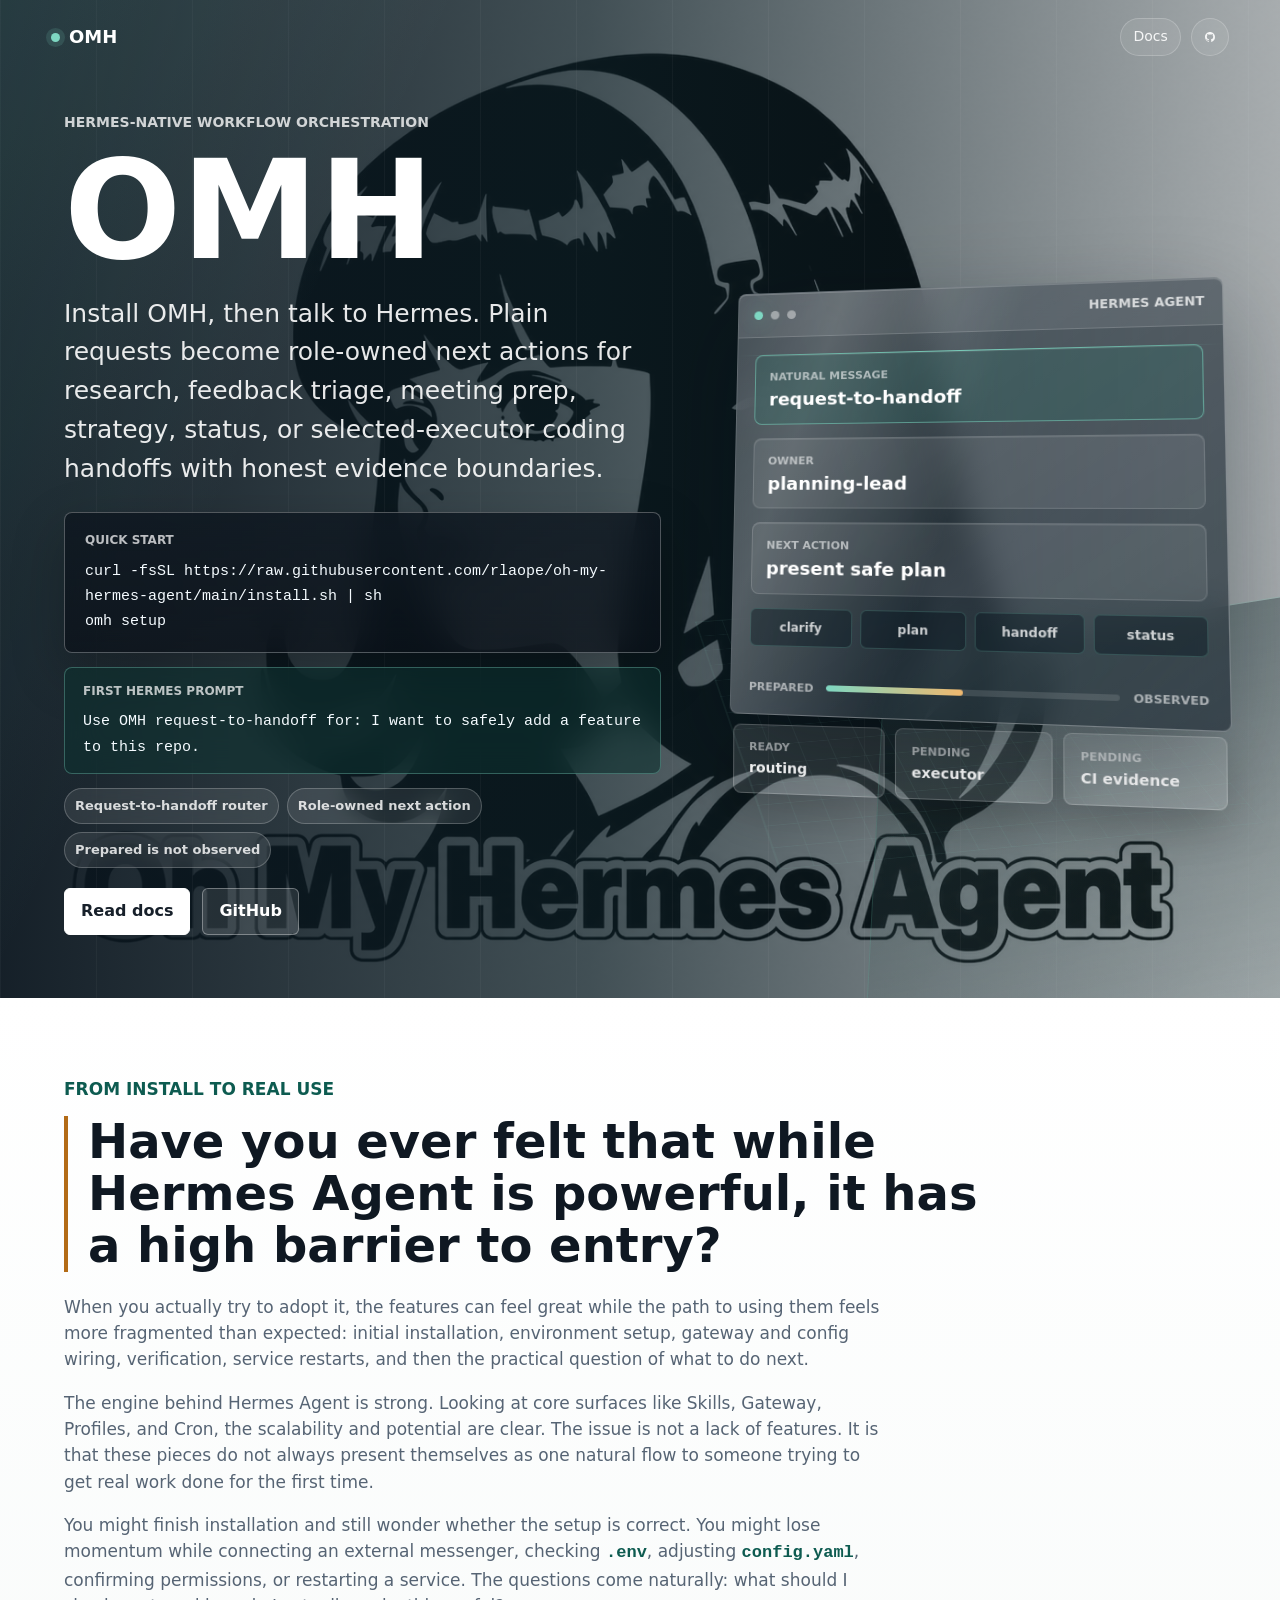
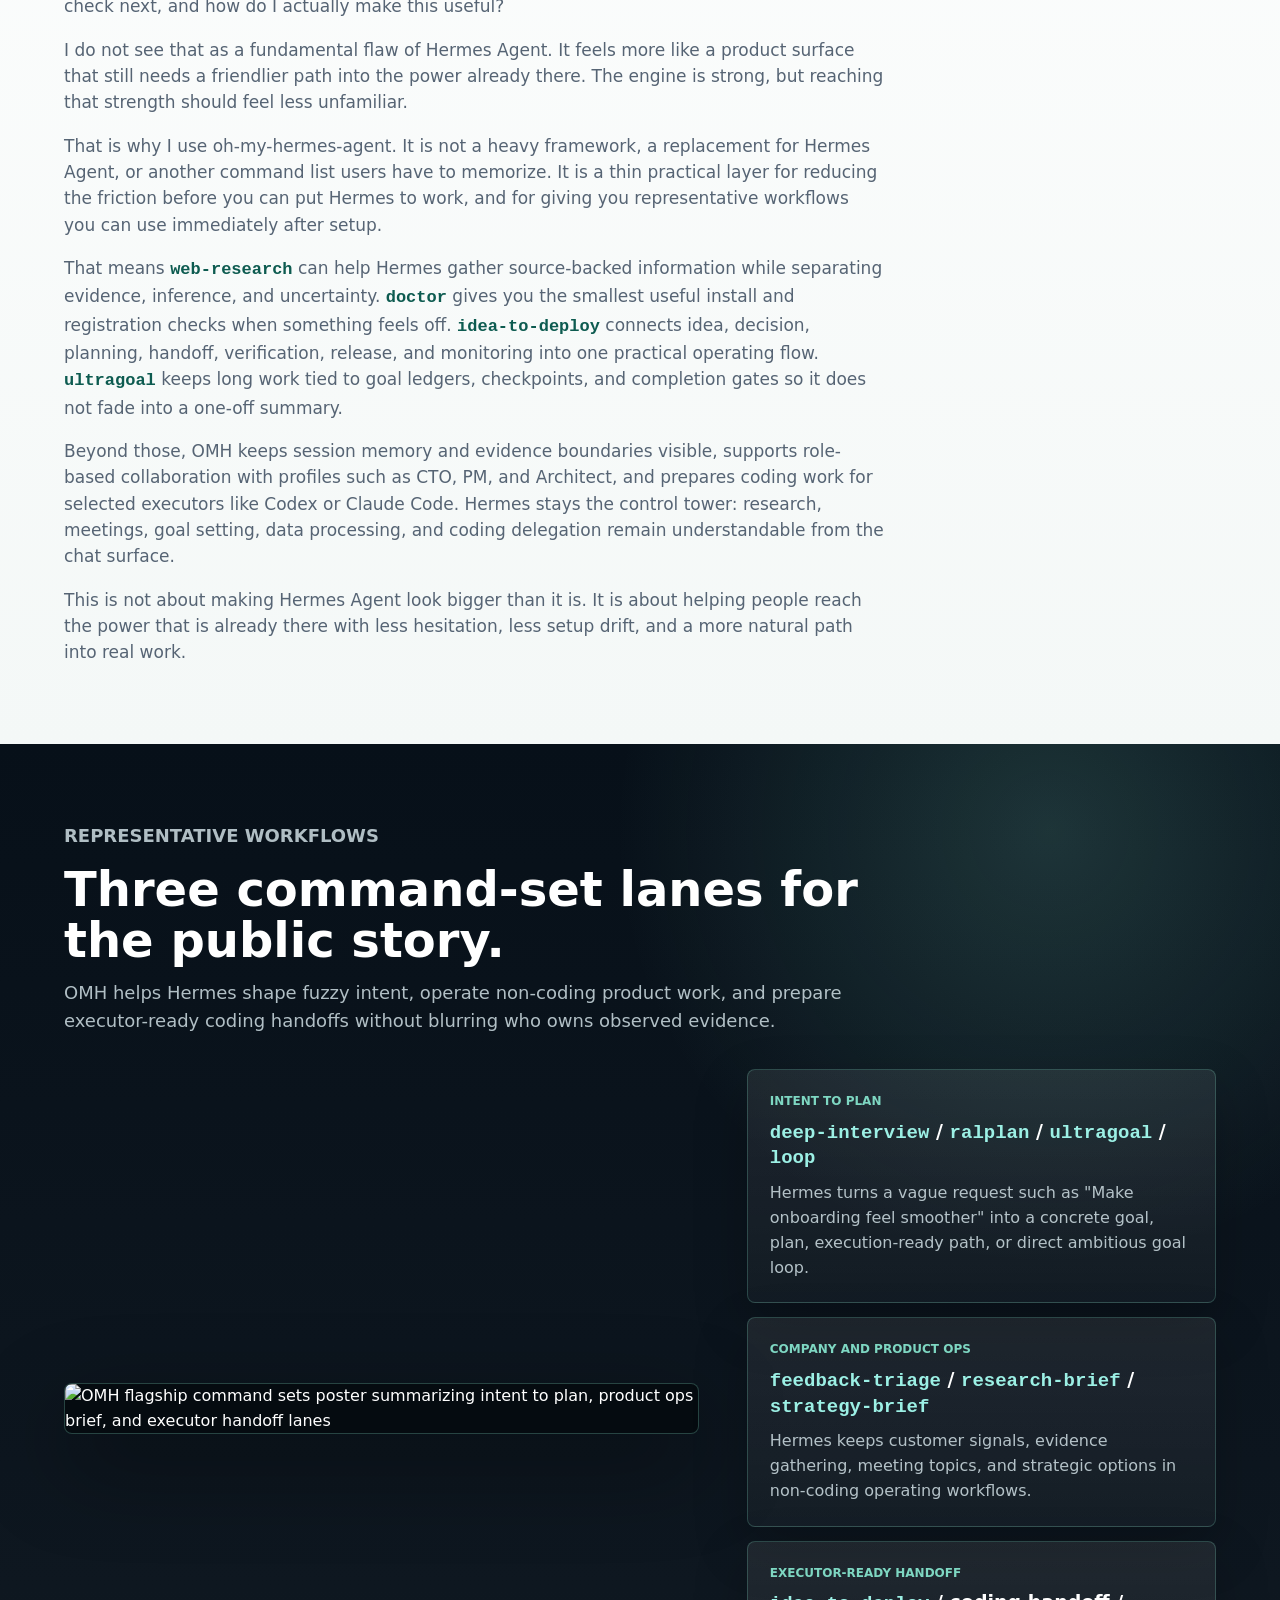
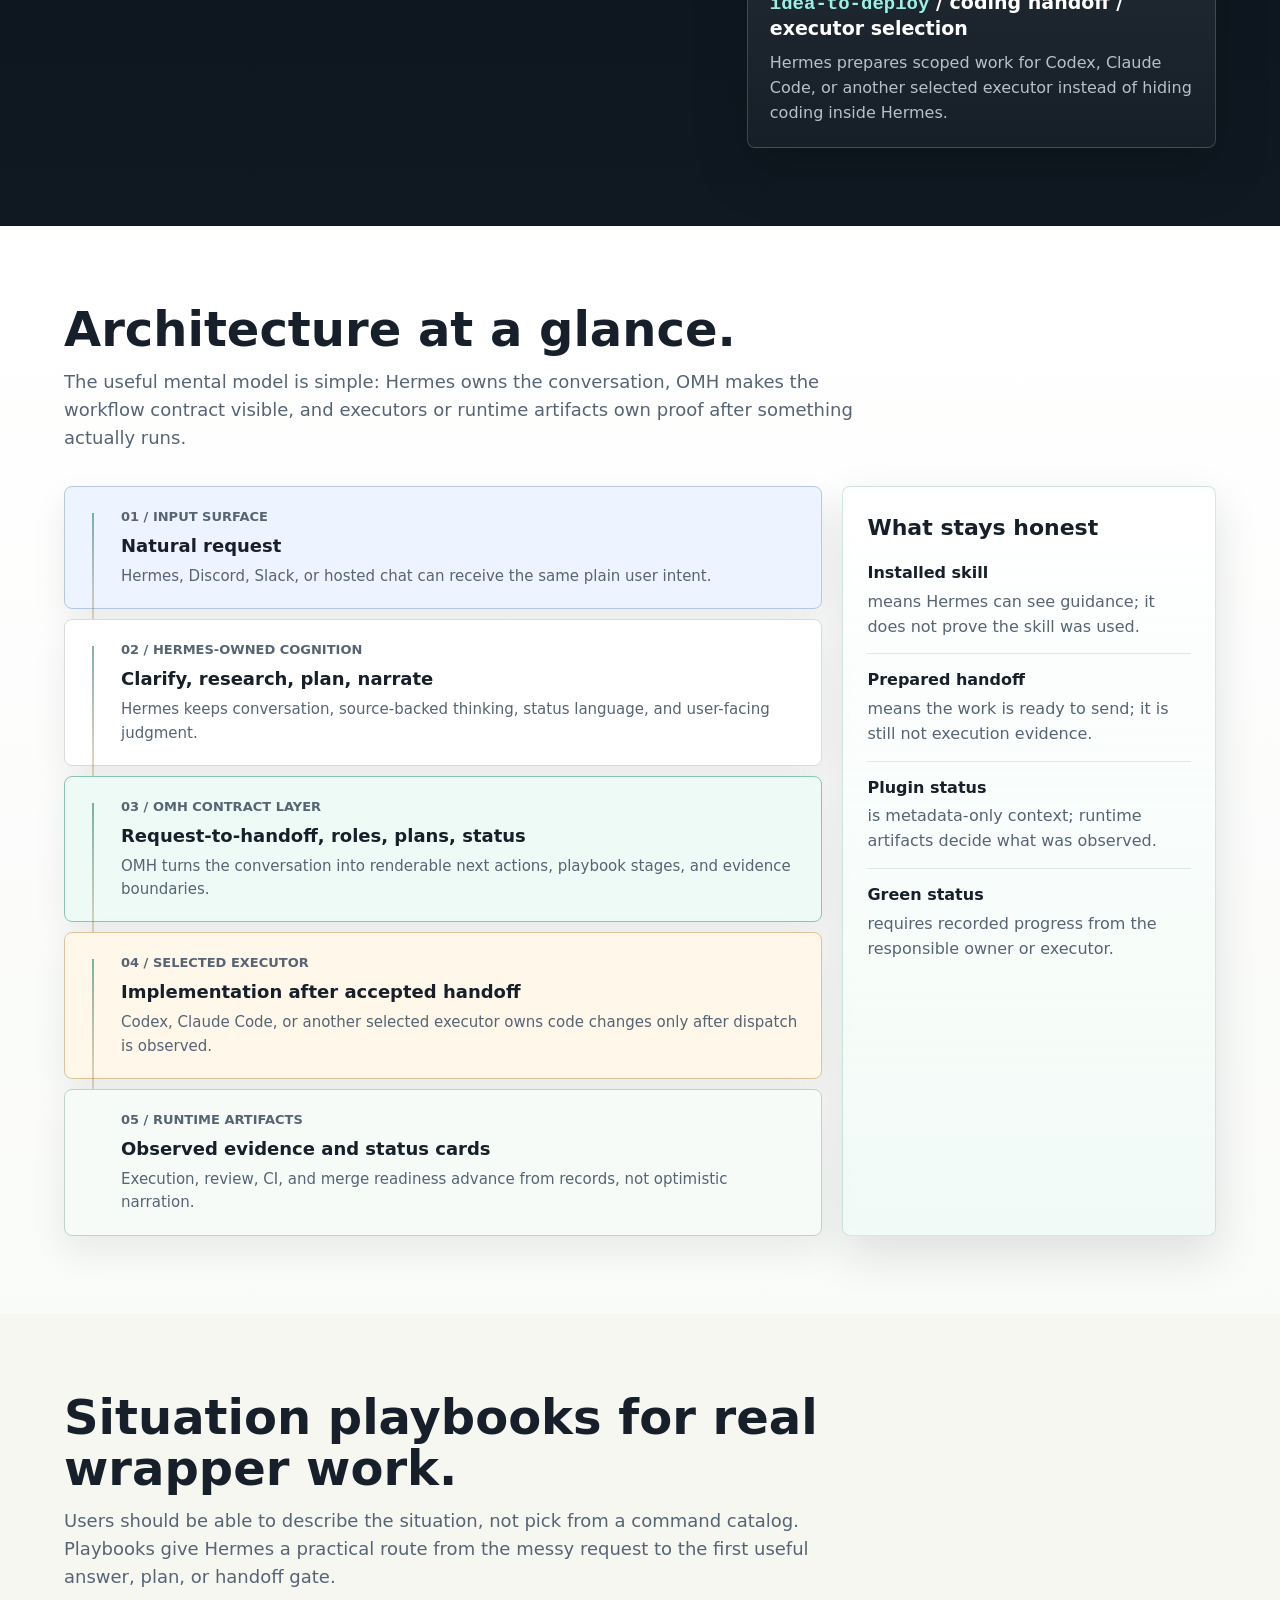
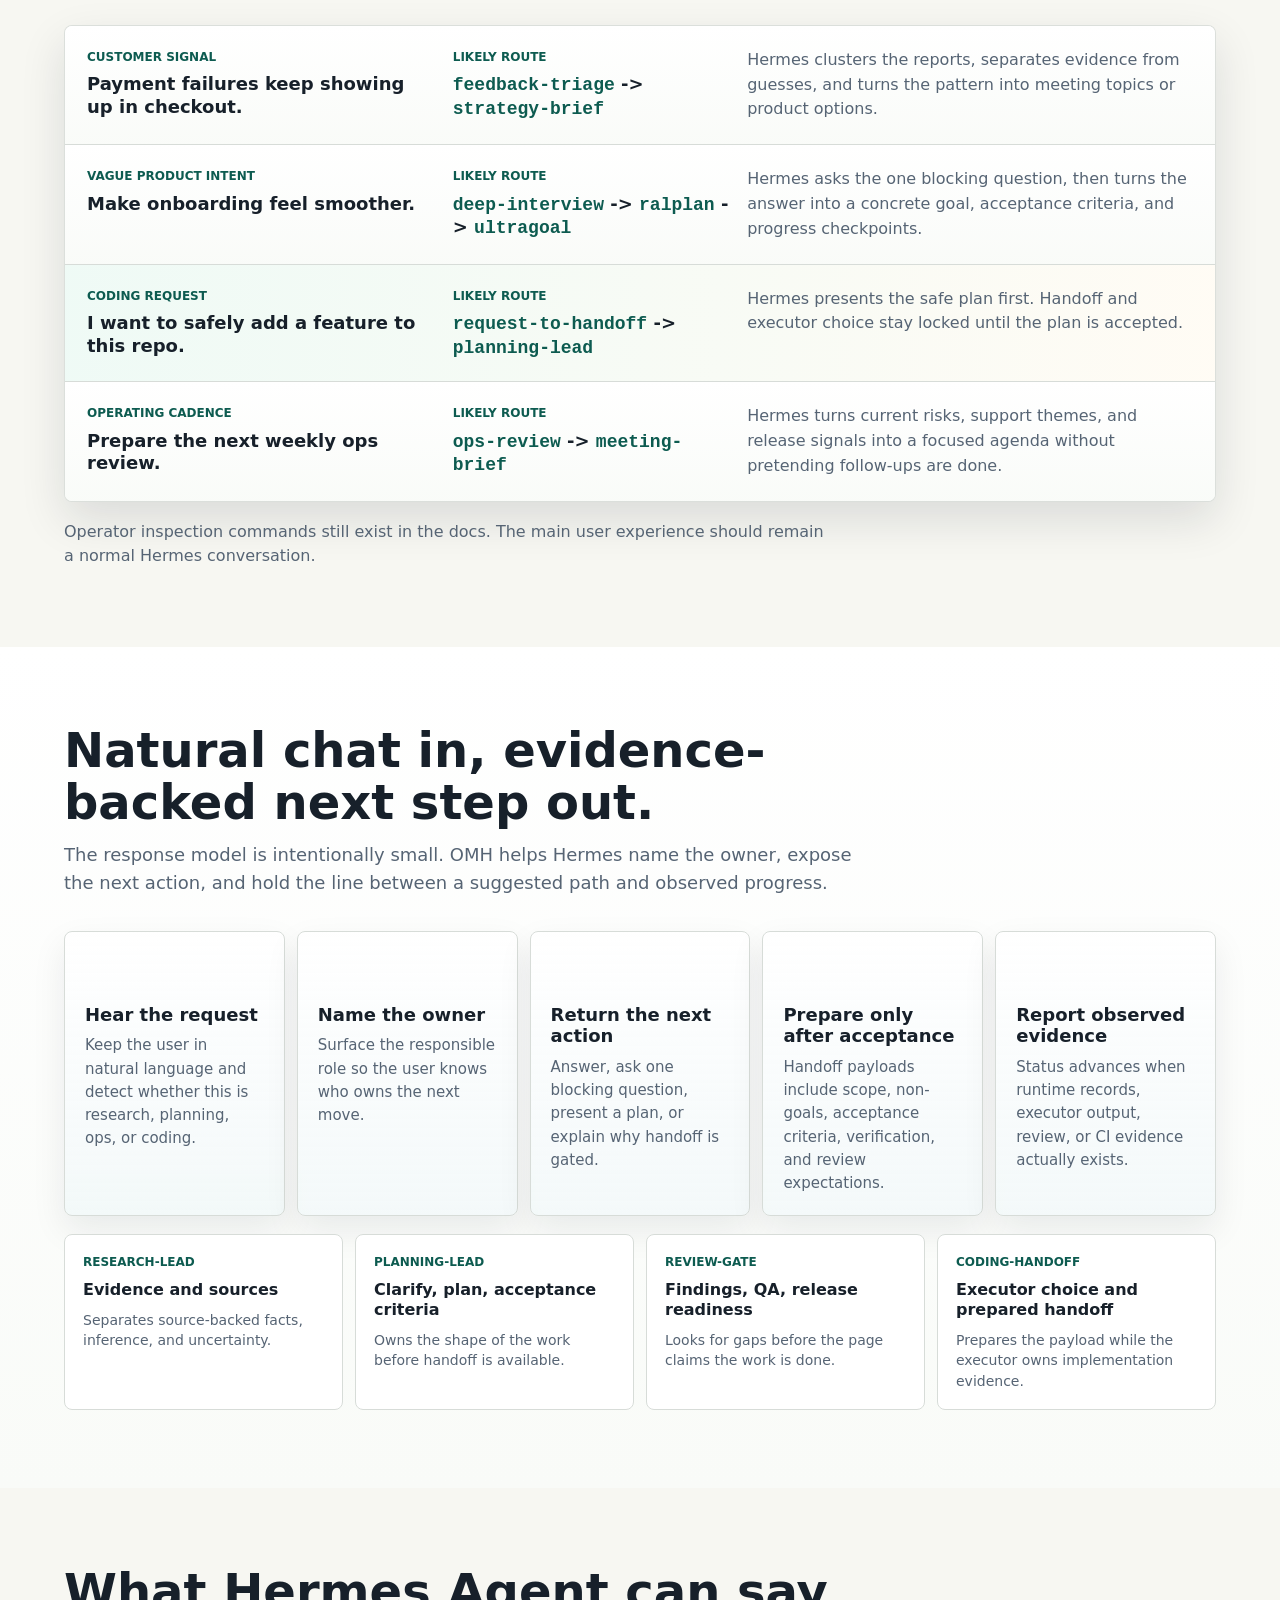
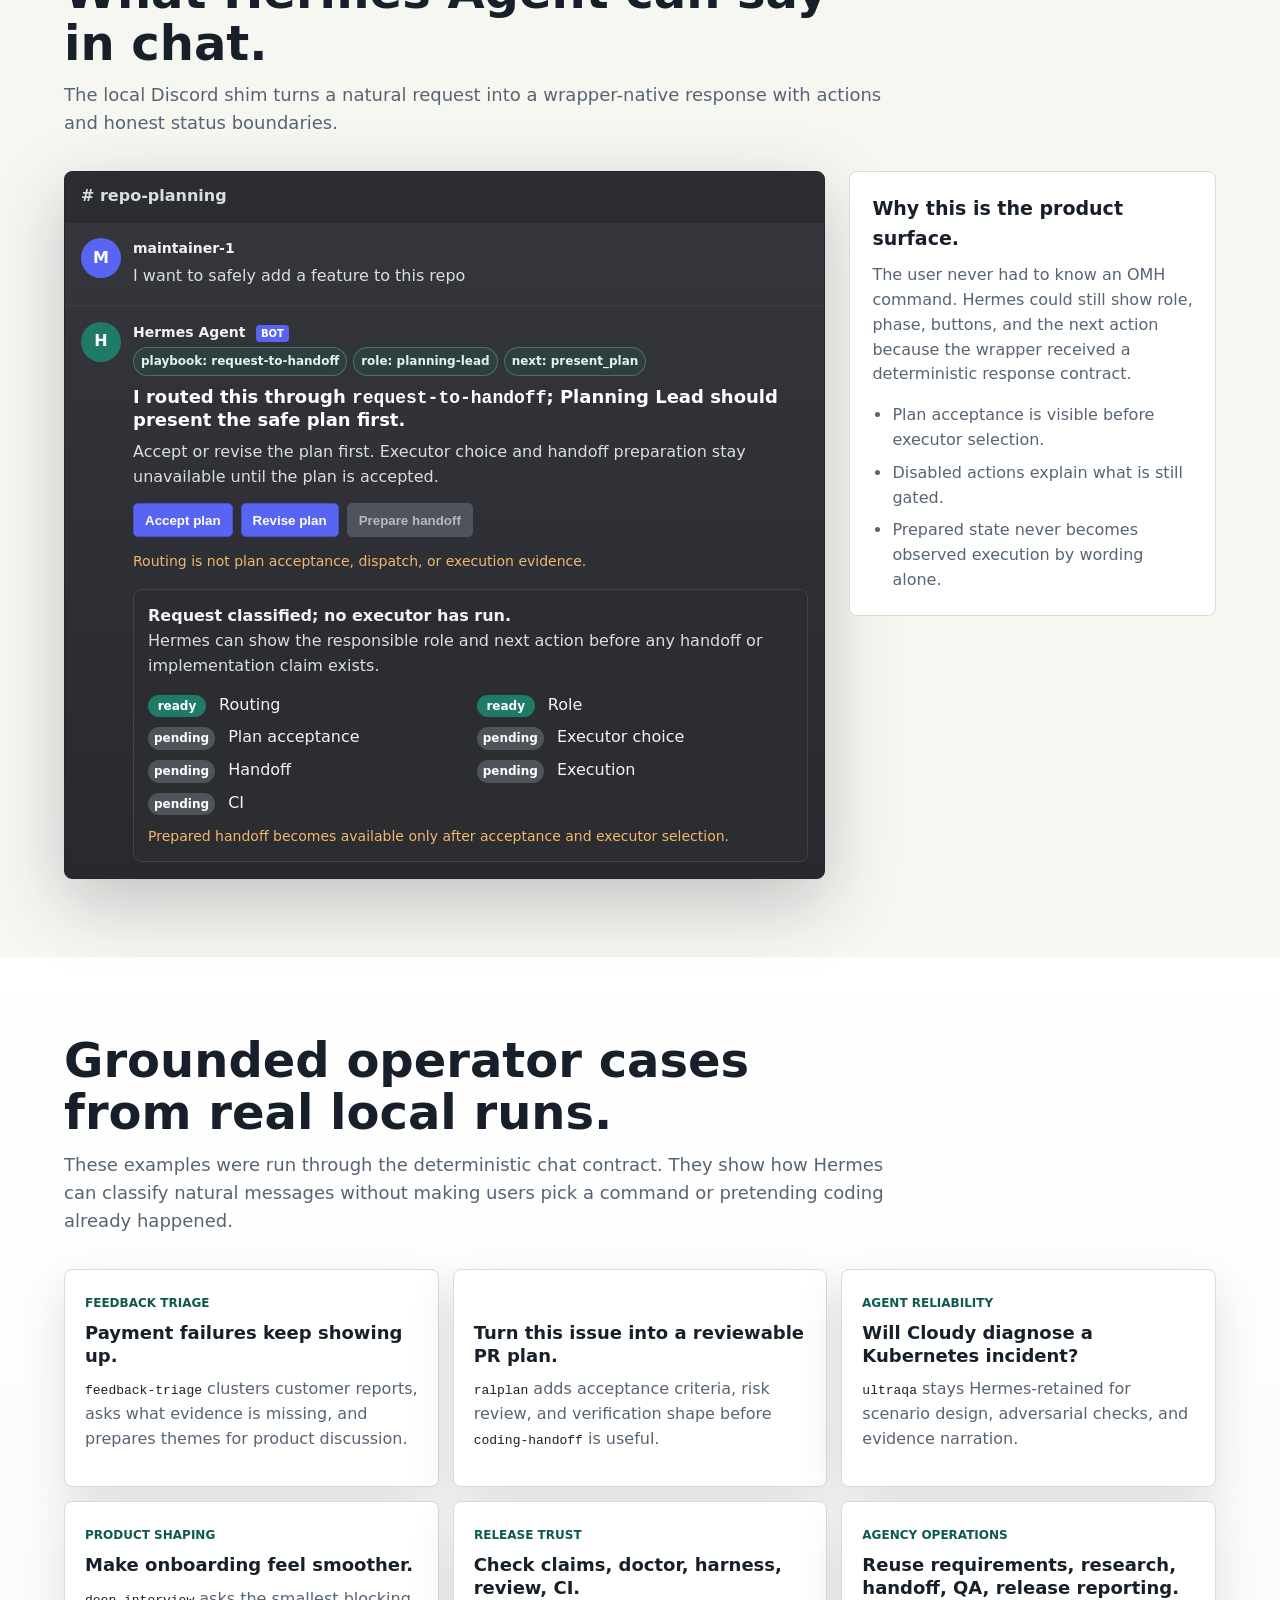
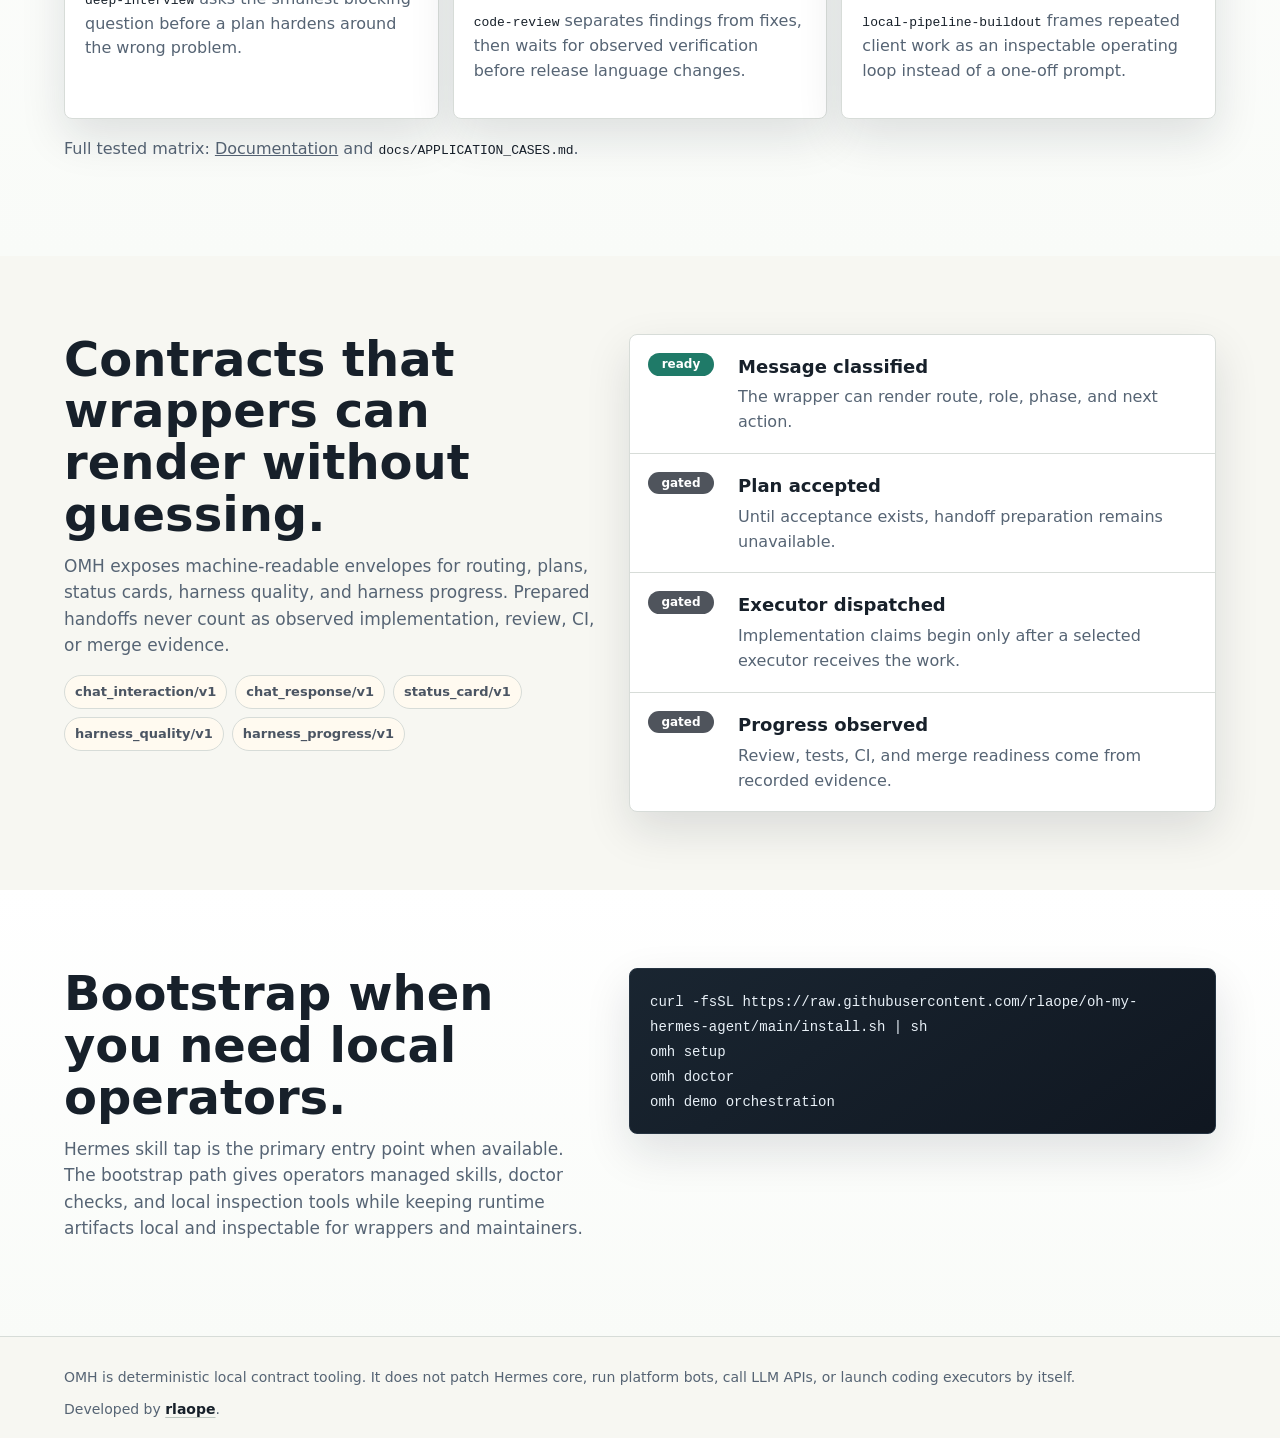
==== commit af6ded54: "Add goal loop orchestration skill Constraint: Loop must stay Hermes-retained orchestration with no h" ====
--- a/site/index.html
+++ b/site/index.html
@@ -200,10 +200,11 @@
           <div class="flagship-list" aria-label="Representative OMH workflow lanes">
             <article class="flagship-item">
               <span>Intent to plan</span>
-              <h3><code>deep-interview</code> / <code>ralplan</code> / <code>ultragoal</code></h3>
+              <h3><code>deep-interview</code> / <code>ralplan</code> / <code>ultragoal</code> / <code>loop</code></h3>
               <p>
                 Hermes turns a vague request such as "Make onboarding feel
-                smoother" into a concrete goal, plan, and execution-ready path.
+                smoother" into a concrete goal, plan, execution-ready path, or
+                direct ambitious goal loop.
               </p>
             </article>
             <article class="flagship-item">
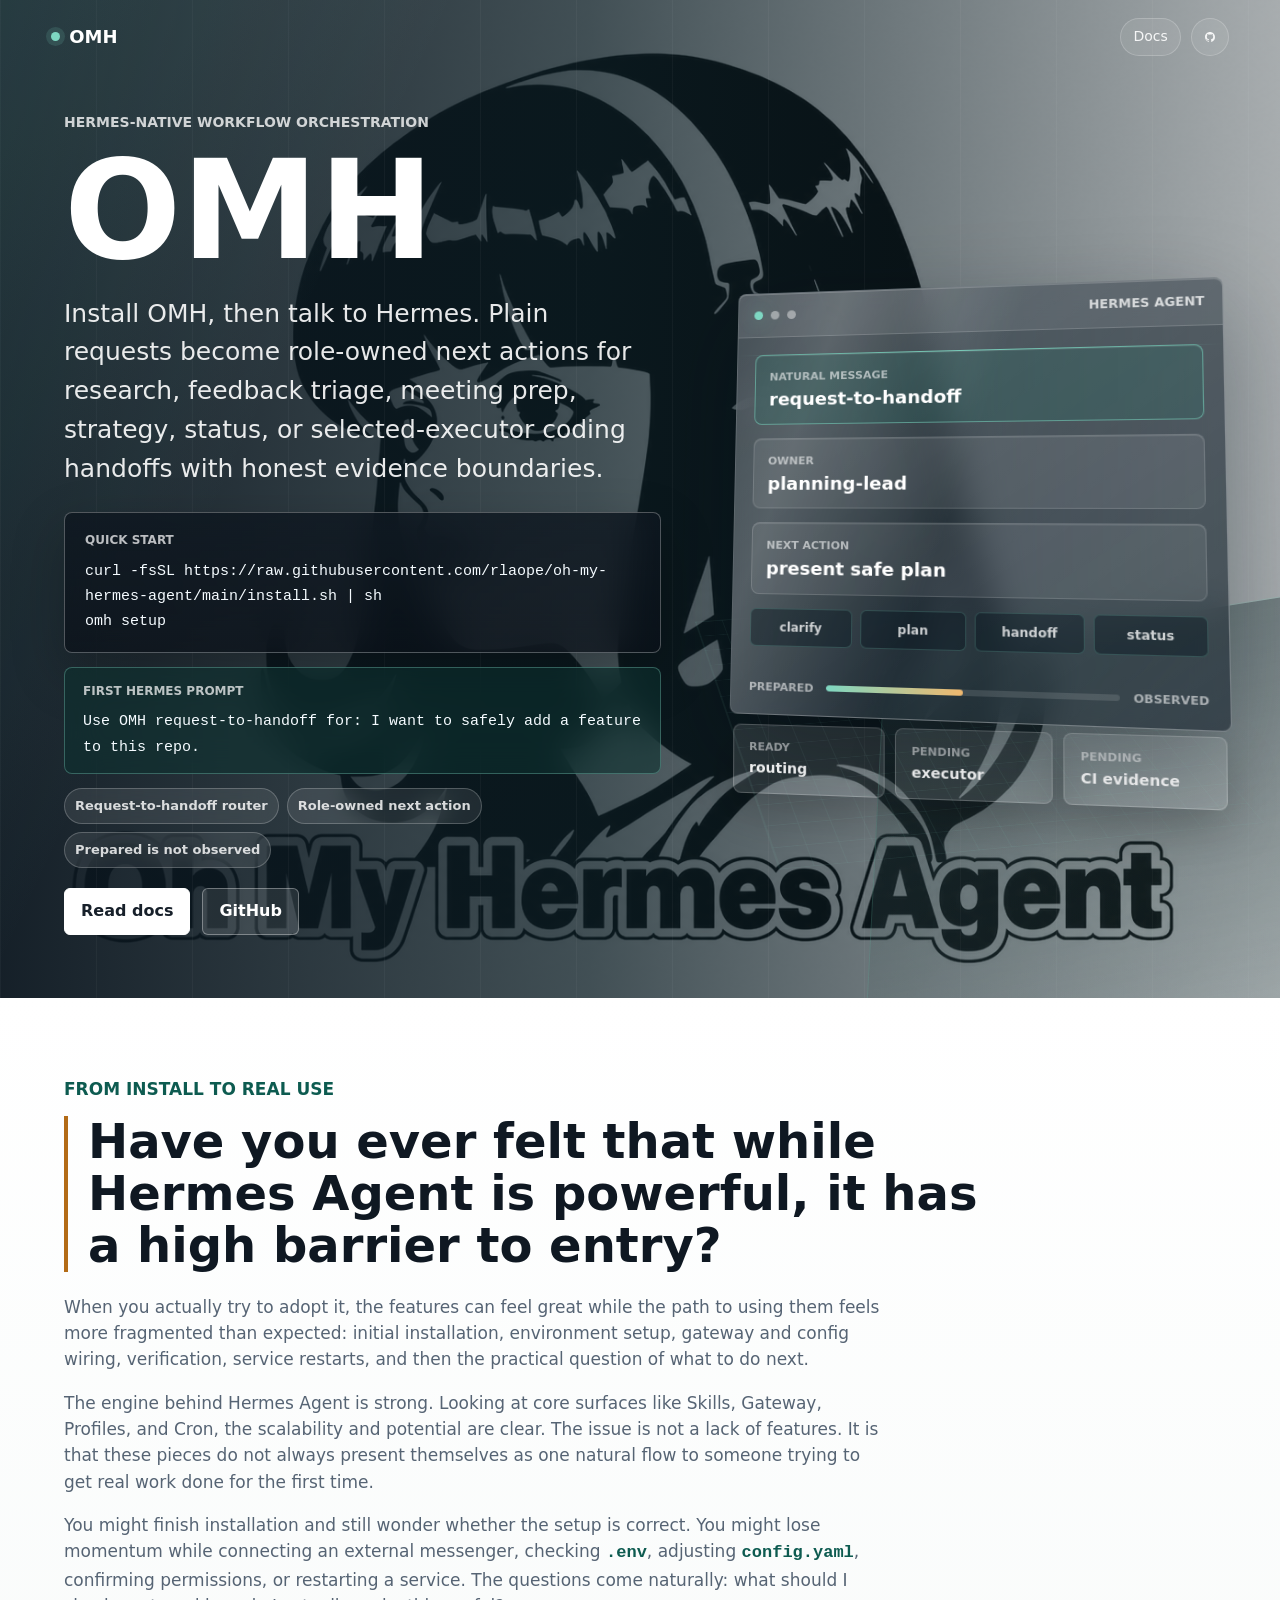
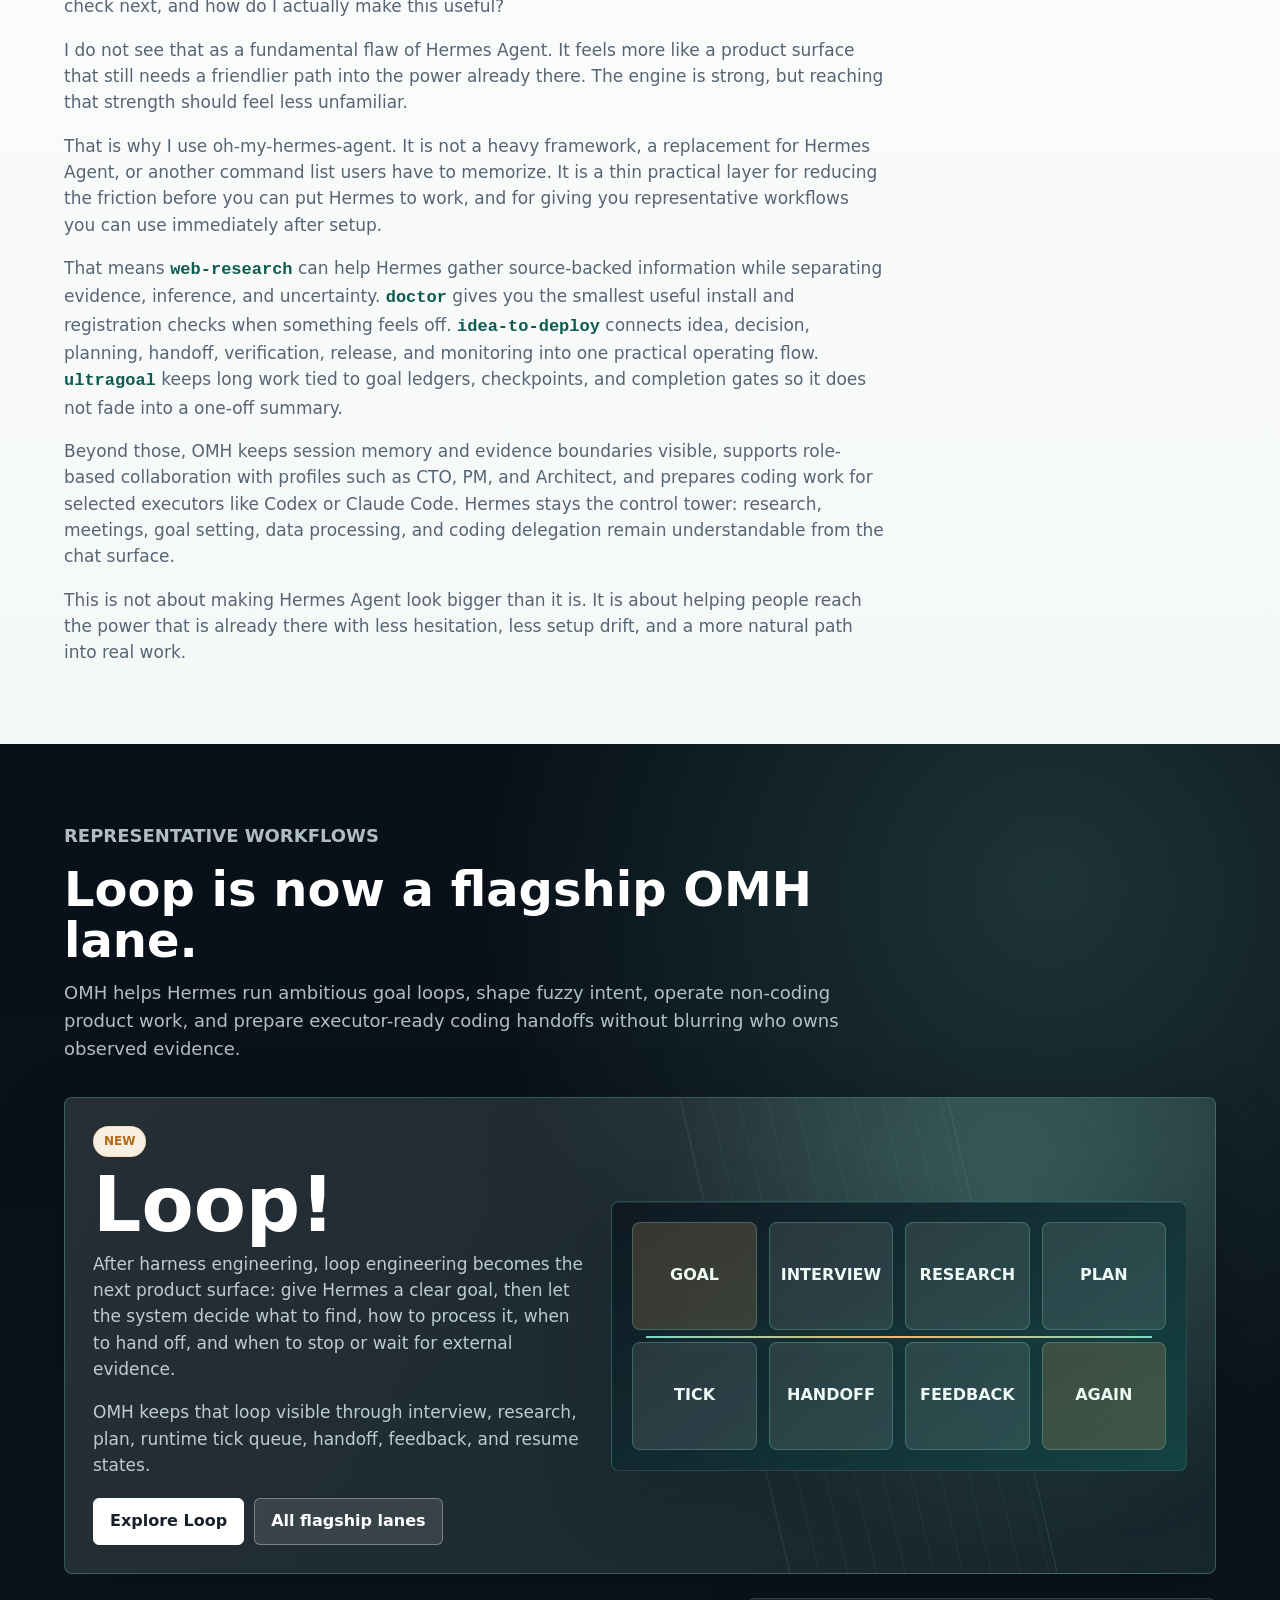
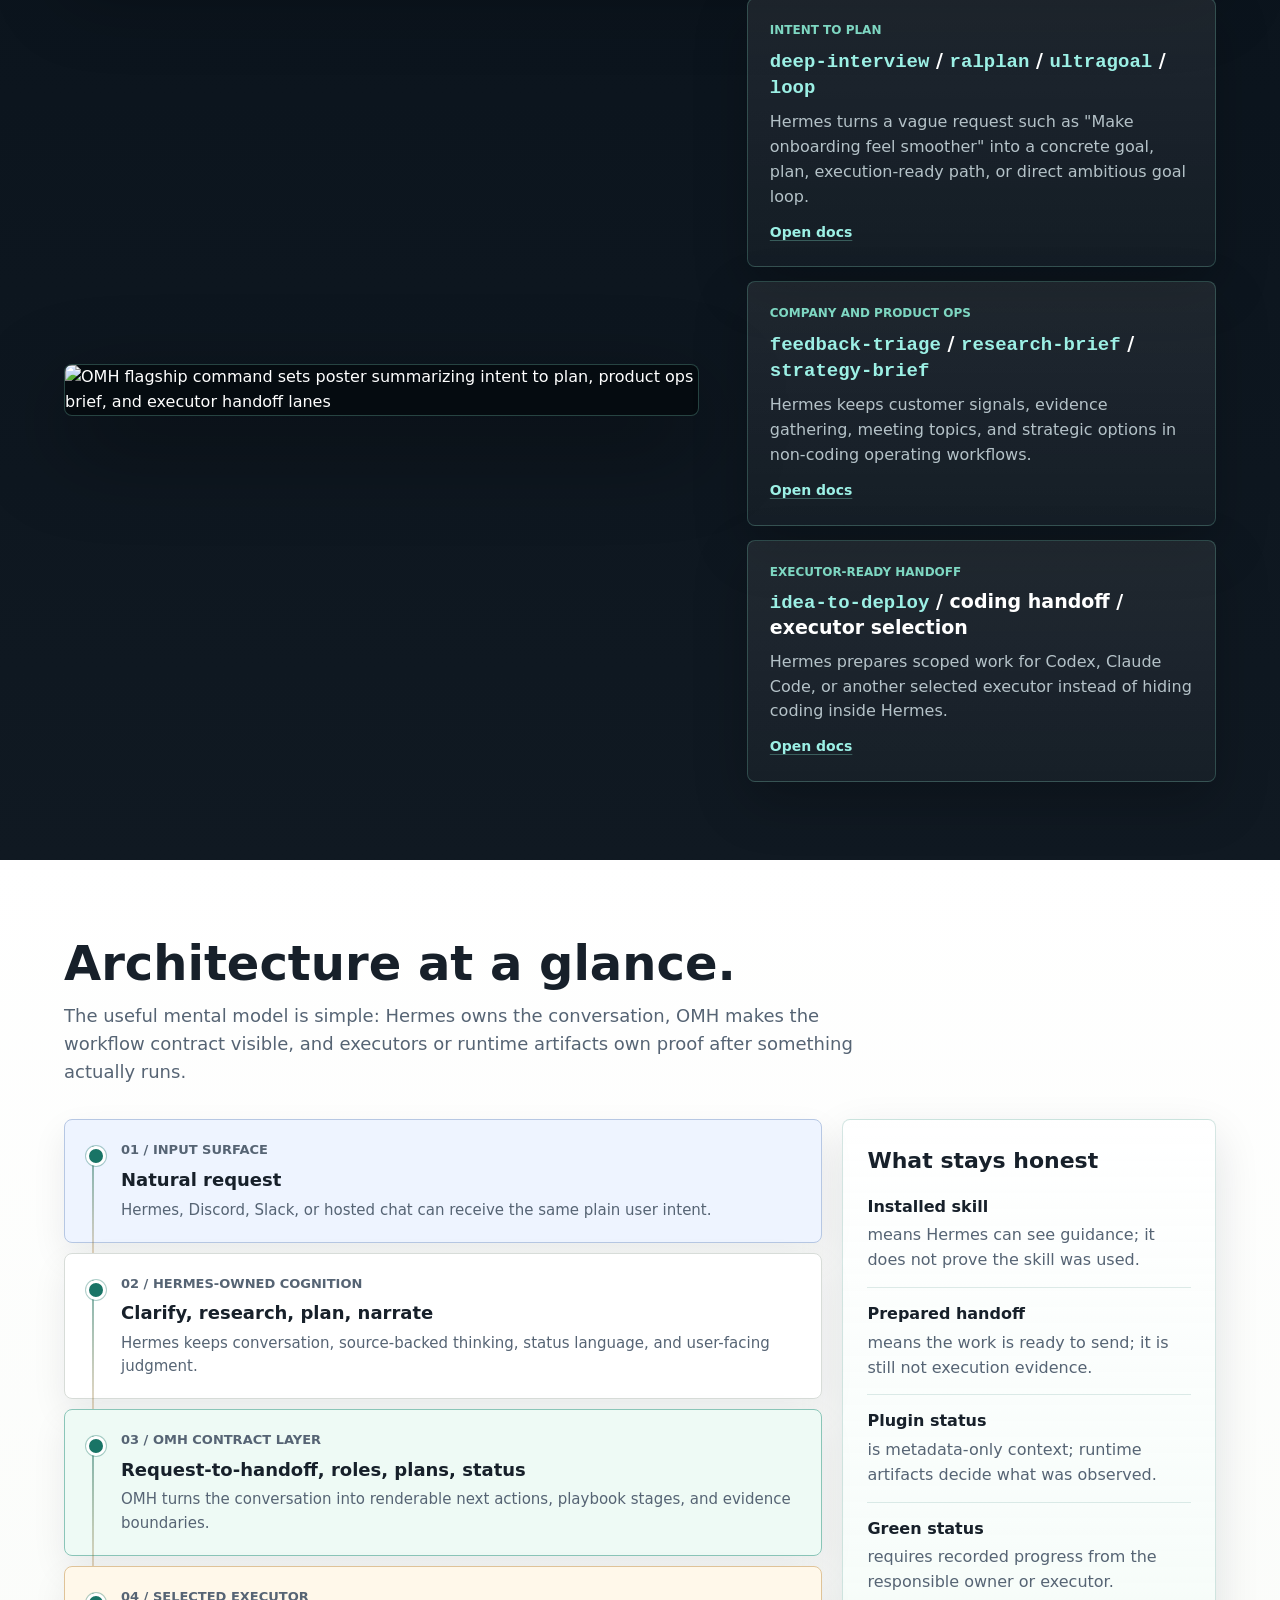
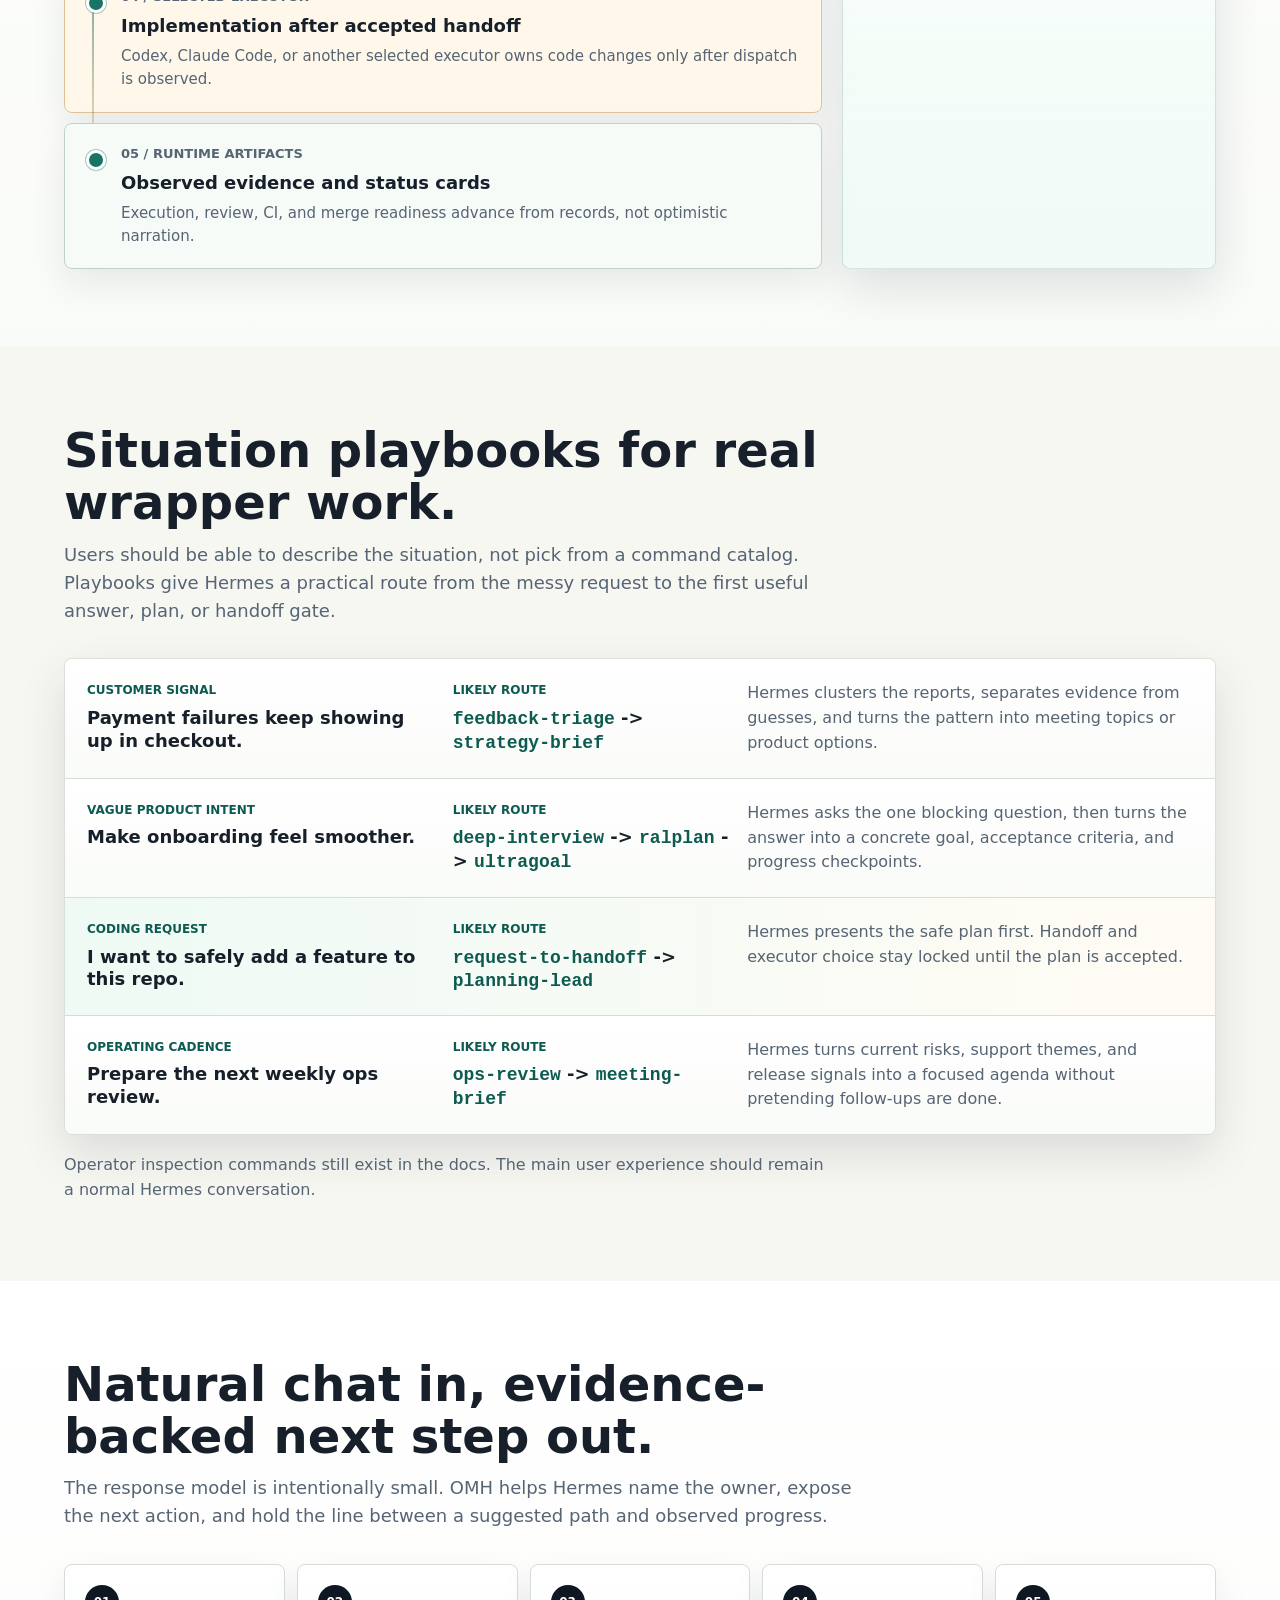
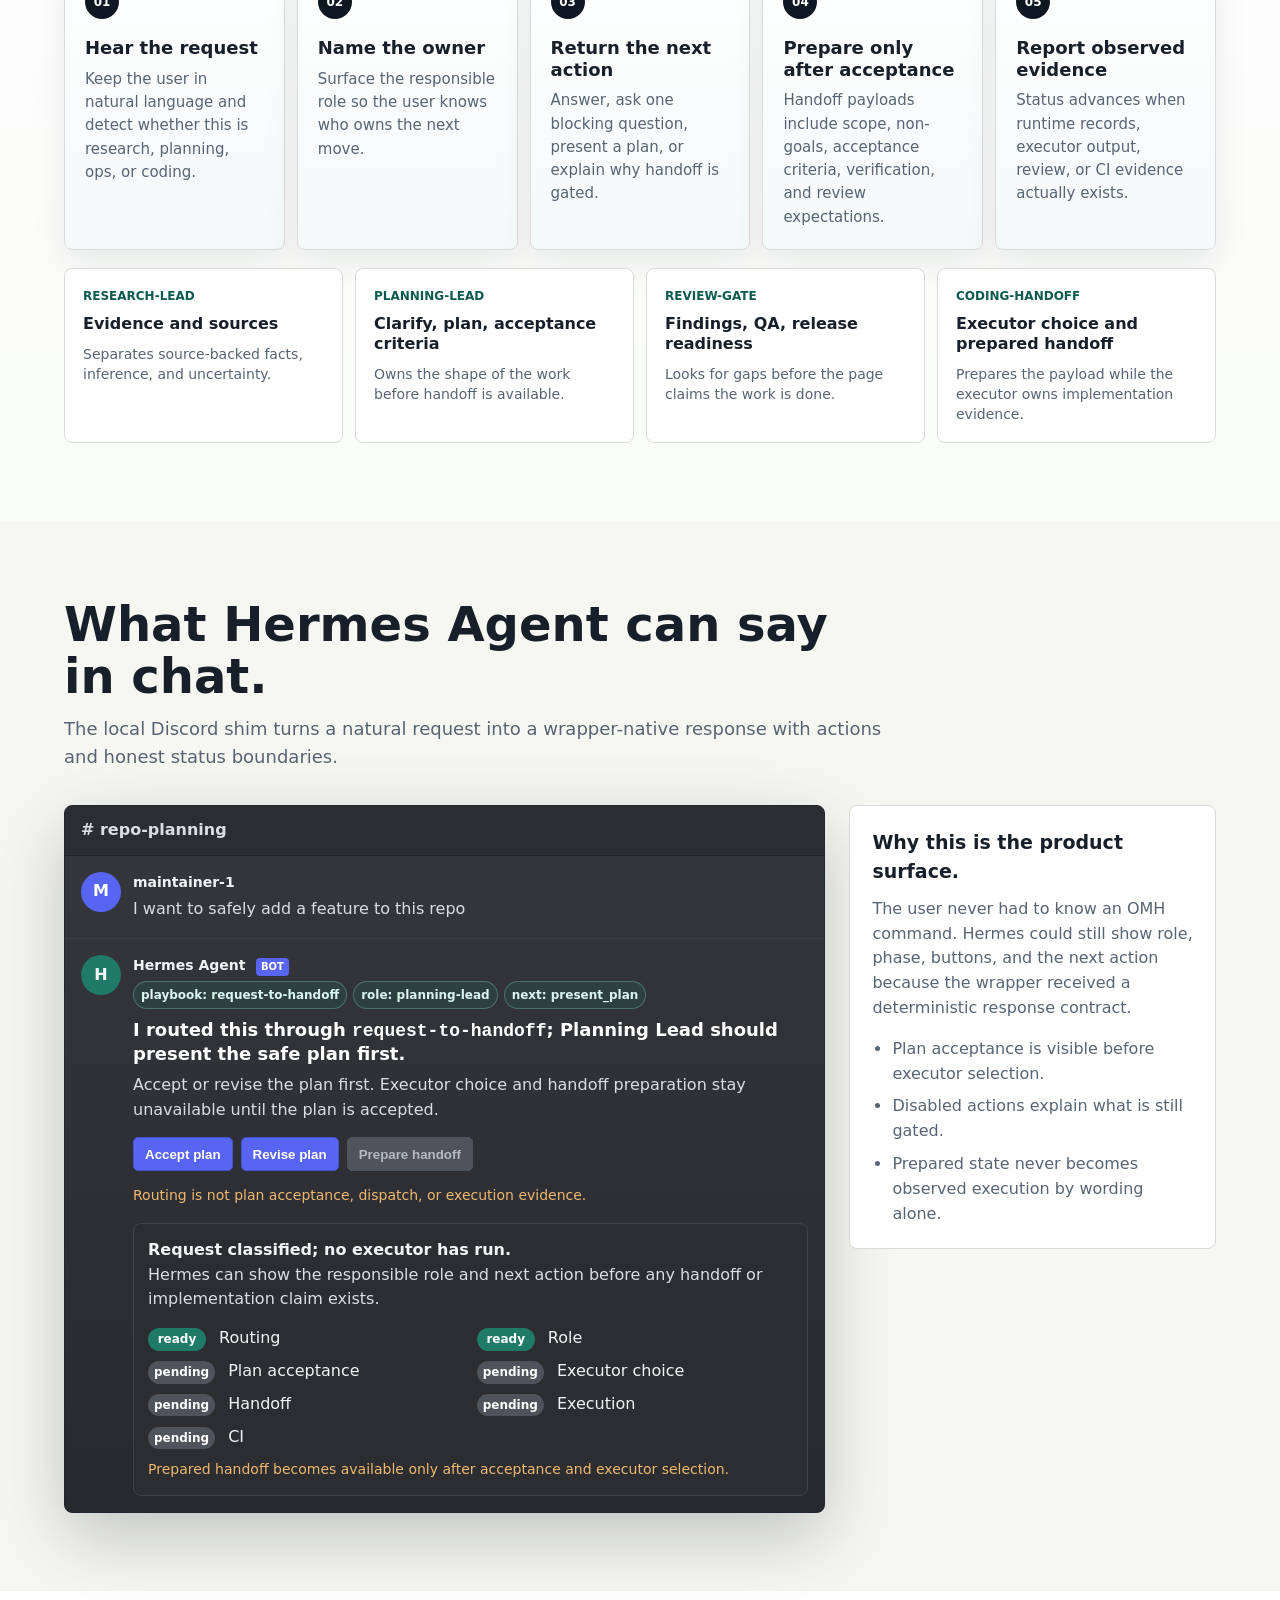
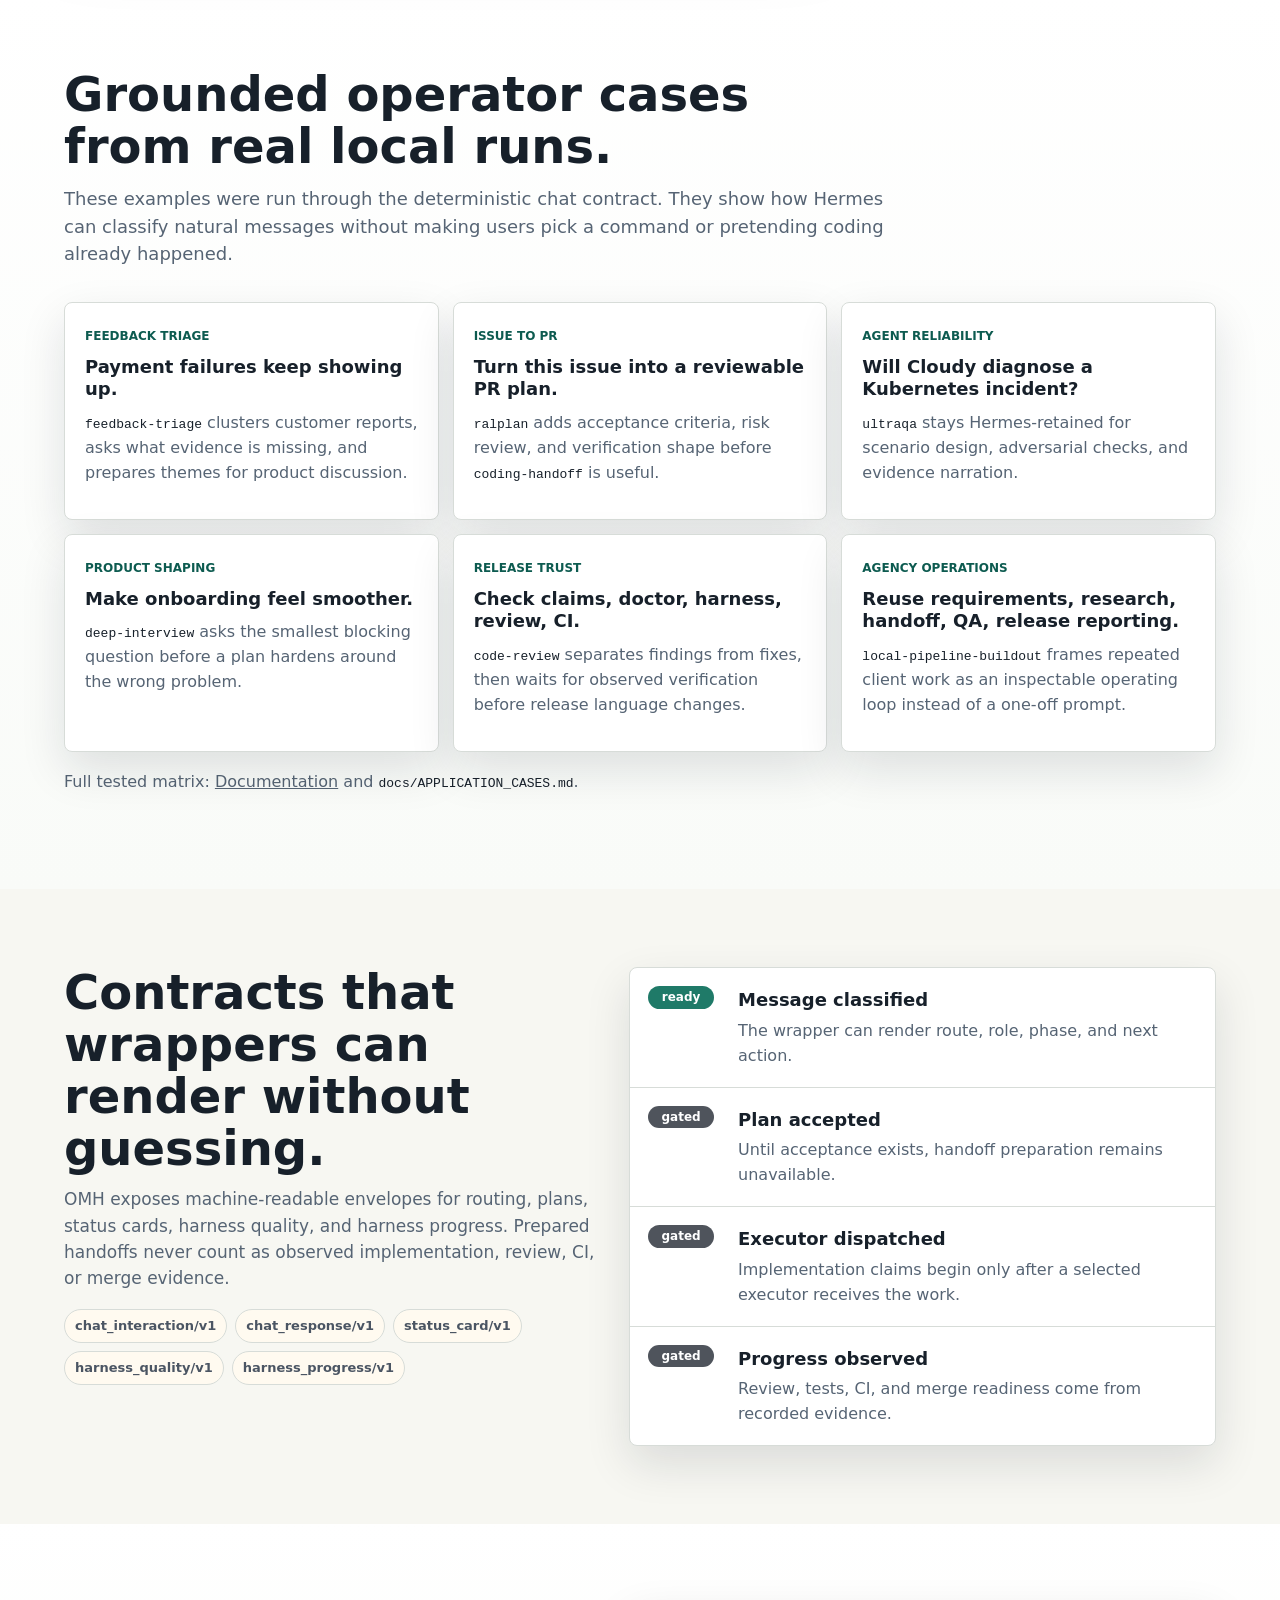
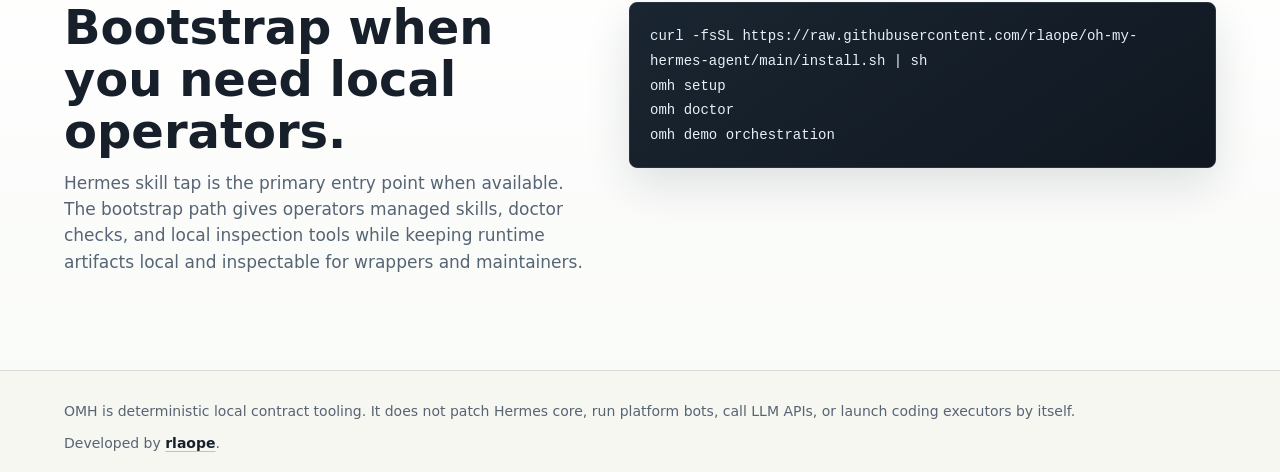
==== commit e3b0738e: "Make Loop a flagship site workflow Promote Loop as the new flagship workflow above the existing thre" ====
--- a/site/index.html
+++ b/site/index.html
@@ -183,13 +183,43 @@
       <section class="section section--poster" id="flagship-workflows">
         <div class="section__header section__header--poster">
           <p class="eyebrow">Representative workflows</p>
-          <h2>Three command-set lanes for the public story.</h2>
-          <p>
-            OMH helps Hermes shape fuzzy intent, operate non-coding product work,
-            and prepare executor-ready coding handoffs without blurring who owns
-            observed evidence.
-          </p>
-        </div>
+          <h2>Loop is now a flagship OMH lane.</h2>
+          <p>
+            OMH helps Hermes run ambitious goal loops, shape fuzzy intent,
+            operate non-coding product work, and prepare executor-ready coding
+            handoffs without blurring who owns observed evidence.
+          </p>
+        </div>
+        <article class="loop-spotlight" aria-label="New Loop flagship workflow">
+          <div class="loop-spotlight__copy">
+            <span class="new-badge">New</span>
+            <h3>Loop!</h3>
+            <p>
+              After harness engineering, loop engineering becomes the next
+              product surface: give Hermes a clear goal, then let the system
+              decide what to find, how to process it, when to hand off, and
+              when to stop or wait for external evidence.
+            </p>
+            <p>
+              OMH keeps that loop visible through interview, research, plan,
+              runtime tick queue, handoff, feedback, and resume states.
+            </p>
+            <div class="loop-actions">
+              <a class="button button--primary" href="docs/loop/">Explore Loop</a>
+              <a class="button" href="docs/#flagship">All flagship lanes</a>
+            </div>
+          </div>
+          <div class="loop-visual" aria-label="Loop workflow visualization">
+            <span>goal</span>
+            <span>interview</span>
+            <span>research</span>
+            <span>plan</span>
+            <span>tick</span>
+            <span>handoff</span>
+            <span>feedback</span>
+            <span>again</span>
+          </div>
+        </article>
         <div class="flagship-showcase">
           <figure class="poster-frame">
             <img
@@ -206,6 +236,7 @@
                 smoother" into a concrete goal, plan, execution-ready path, or
                 direct ambitious goal loop.
               </p>
+              <a class="text-link" href="docs/intent-to-plan/">Open docs</a>
             </article>
             <article class="flagship-item">
               <span>Company and product ops</span>
@@ -214,6 +245,7 @@
                 Hermes keeps customer signals, evidence gathering, meeting topics,
                 and strategic options in non-coding operating workflows.
               </p>
+              <a class="text-link" href="docs/product-ops/">Open docs</a>
             </article>
             <article class="flagship-item">
               <span>Executor-ready handoff</span>
@@ -222,6 +254,7 @@
                 Hermes prepares scoped work for Codex, Claude Code, or another
                 selected executor instead of hiding coding inside Hermes.
               </p>
+              <a class="text-link" href="docs/executor-handoff/">Open docs</a>
             </article>
           </div>
         </div>
--- a/site/styles.css
+++ b/site/styles.css
@@ -63,6 +63,10 @@
 .card,
 .case-card,
 .flagship-item,
+.loop-spotlight,
+.loop-visual,
+.feature-hero,
+.feature-contract,
 .playbook-row,
 .lifecycle-step,
 .role-card,
@@ -814,6 +818,152 @@
   color: #7ed7c2;
 }
 
+.loop-spotlight {
+  position: relative;
+  display: grid;
+  grid-template-columns: minmax(0, 0.92fr) minmax(320px, 1.08fr);
+  gap: 28px;
+  align-items: center;
+  overflow: hidden;
+  margin-bottom: 24px;
+  padding: 28px;
+  border: 1px solid rgba(126, 215, 194, 0.28);
+  border-radius: 8px;
+  background:
+    linear-gradient(135deg, rgba(255, 255, 255, 0.12), rgba(126, 215, 194, 0.1)),
+    radial-gradient(circle at 82% 24%, rgba(126, 215, 194, 0.22), transparent 34%);
+  box-shadow: 0 26px 74px rgba(0, 0, 0, 0.24);
+}
+
+.loop-spotlight::before {
+  content: "";
+  position: absolute;
+  inset: -45% auto -35% 58%;
+  width: 260px;
+  border: 1px solid rgba(126, 215, 194, 0.16);
+  background:
+    repeating-linear-gradient(
+      90deg,
+      rgba(126, 215, 194, 0.1) 0 1px,
+      transparent 1px 28px
+    );
+  transform: rotate(-13deg);
+  opacity: 0.7;
+}
+
+.loop-spotlight--docs {
+  margin: 22px 0;
+  border-color: rgba(25, 116, 102, 0.22);
+  background:
+    linear-gradient(135deg, rgba(255, 255, 255, 0.94), rgba(238, 250, 245, 0.84)),
+    radial-gradient(circle at 82% 24%, rgba(126, 215, 194, 0.2), transparent 34%);
+  box-shadow: 0 26px 74px rgba(16, 28, 40, 0.13);
+  color: var(--ink);
+}
+
+.loop-spotlight--docs p {
+  color: var(--muted);
+}
+
+.loop-spotlight__copy {
+  position: relative;
+  z-index: 1;
+}
+
+.new-badge {
+  display: inline-flex;
+  align-items: center;
+  justify-content: center;
+  min-height: 28px;
+  padding: 5px 10px;
+  border: 1px solid rgba(240, 184, 110, 0.3);
+  border-radius: 999px;
+  background: rgba(255, 248, 234, 0.96);
+  color: var(--gold);
+  font-size: 12px;
+  font-weight: 900;
+  text-transform: uppercase;
+}
+
+.loop-spotlight h3 {
+  margin: 12px 0 10px;
+  font-size: clamp(42px, 7vw, 76px);
+  line-height: 0.95;
+}
+
+.loop-spotlight p {
+  max-width: 690px;
+  color: rgba(224, 239, 245, 0.82);
+  font-size: 17px;
+}
+
+.loop-actions,
+.feature-actions {
+  display: flex;
+  flex-wrap: wrap;
+  gap: 10px;
+  margin-top: 20px;
+}
+
+.loop-visual {
+  position: relative;
+  z-index: 1;
+  min-height: 270px;
+  display: grid;
+  grid-template-columns: repeat(4, minmax(0, 1fr));
+  gap: 12px;
+  padding: 20px;
+  border: 1px solid rgba(126, 215, 194, 0.22);
+  border-radius: 8px;
+  background:
+    linear-gradient(145deg, rgba(15, 24, 34, 0.96), rgba(20, 70, 68, 0.86));
+  box-shadow:
+    inset 0 1px 0 rgba(255, 255, 255, 0.08),
+    0 26px 70px rgba(16, 28, 40, 0.22);
+  color: #ffffff;
+  perspective: 900px;
+}
+
+.loop-visual::before {
+  content: "";
+  position: absolute;
+  inset: 50% 34px auto;
+  height: 2px;
+  background: linear-gradient(90deg, #7ed7c2, #f0b86e, #7ed7c2);
+  box-shadow: 0 0 22px rgba(126, 215, 194, 0.36);
+}
+
+.loop-visual span {
+  position: relative;
+  display: grid;
+  place-items: center;
+  min-height: 68px;
+  padding: 10px;
+  border: 1px solid rgba(126, 215, 194, 0.28);
+  border-radius: 8px;
+  background: rgba(255, 255, 255, 0.1);
+  color: #eefaf5;
+  font-weight: 900;
+  text-align: center;
+  text-transform: uppercase;
+  transform: translateZ(0);
+  transition:
+    background 170ms ease,
+    border-color 170ms ease,
+    transform 170ms ease;
+}
+
+.loop-visual span:hover {
+  transform: translateY(-5px) translateZ(24px);
+  border-color: rgba(240, 184, 110, 0.54);
+  background: rgba(126, 215, 194, 0.18);
+}
+
+.loop-visual span:nth-child(1),
+.loop-visual span:nth-child(8) {
+  background: rgba(240, 184, 110, 0.18);
+}
+
 .flagship-showcase {
   display: grid;
   grid-template-columns: minmax(0, 1.15fr) minmax(320px, 0.85fr);
@@ -841,6 +991,7 @@
 }
 
 .flagship-item {
+  display: block;
   min-height: 164px;
   padding: 22px;
   border: 1px solid rgba(126, 215, 194, 0.24);
@@ -848,6 +999,8 @@
   background:
     linear-gradient(180deg, rgba(255, 255, 255, 0.08), rgba(255, 255, 255, 0.03));
   box-shadow: 0 20px 54px rgba(0, 0, 0, 0.22);
+  color: inherit;
+  text-decoration: none;
   transition:
     border-color 180ms ease,
     box-shadow 180ms ease,
@@ -884,6 +1037,16 @@
 
 .flagship-item code {
   color: #9cf0e5;
+}
+
+.text-link {
+  display: inline-flex;
+  margin-top: 12px;
+  color: #9cf0e5;
+  font-size: 14px;
+  font-weight: 900;
+  text-decoration-color: rgba(126, 215, 194, 0.34);
+  text-underline-offset: 3px;
 }
 
 .role-grid {
@@ -2011,6 +2174,202 @@
   background: #6b7280;
 }
 
+.feature-page {
+  background:
+    linear-gradient(180deg, #ffffff 0, #f5fbf8 420px, #ffffff 920px);
+}
+
+.feature-shell {
+  max-width: 1160px;
+  margin: 0 auto;
+  padding: 44px clamp(20px, 5vw, 72px) 84px;
+}
+
+.feature-hero {
+  position: relative;
+  overflow: hidden;
+  padding: clamp(30px, 5vw, 58px);
+  border: 1px solid rgba(215, 220, 216, 0.78);
+  border-radius: 8px;
+  background:
+    linear-gradient(145deg, rgba(255, 255, 255, 0.92), rgba(238, 250, 245, 0.7)),
+    radial-gradient(circle at 84% 18%, rgba(126, 215, 194, 0.24), transparent 32%);
+  box-shadow: 0 28px 84px rgba(16, 28, 40, 0.12);
+}
+
+.feature-hero--loop {
+  background:
+    linear-gradient(145deg, rgba(255, 255, 255, 0.9), rgba(238, 250, 245, 0.72)),
+    radial-gradient(circle at 82% 20%, rgba(240, 184, 110, 0.2), transparent 30%),
+    radial-gradient(circle at 12% 80%, rgba(126, 215, 194, 0.22), transparent 28%);
+}
+
+.feature-hero::after {
+  content: "";
+  position: absolute;
+  right: -12%;
+  bottom: -42%;
+  width: 460px;
+  height: 260px;
+  border: 1px solid rgba(25, 116, 102, 0.14);
+  background:
+    repeating-linear-gradient(
+      90deg,
+      rgba(25, 116, 102, 0.1) 0 1px,
+      transparent 1px 34px
+    );
+  transform: rotate(-10deg);
+}
+
+.feature-hero > * {
+  position: relative;
+  z-index: 1;
+}
+
+.feature-hero h1 {
+  max-width: 780px;
+  margin: 10px 0 18px;
+  font-size: clamp(48px, 8vw, 88px);
+  line-height: 0.96;
+}
+
+.feature-hero p {
+  max-width: 820px;
+  color: var(--muted);
+  font-size: 19px;
+}
+
+.feature-section {
+  padding: 50px 0;
+  border-bottom: 1px solid var(--line);
+}
+
+.feature-section h2 {
+  margin: 0 0 14px;
+  font-size: clamp(30px, 4vw, 46px);
+  line-height: 1.08;
+}
+
+.feature-section p {
+  color: var(--muted);
+  font-size: 17px;
+}
+
+.feature-section--split {
+  display: grid;
+  grid-template-columns: minmax(0, 1fr) minmax(300px, 0.72fr);
+  gap: 24px;
+  align-items: start;
+}
+
+.feature-copy {
+  min-width: 0;
+}
+
+.loop-post {
+  display: grid;
+  gap: 12px;
+  margin: 24px 0 0;
+  padding: 24px;
+  border-left: 4px solid var(--accent);
+  border-radius: 8px;
+  background: #f8fcf9;
+  box-shadow: 0 14px 36px rgba(16, 28, 40, 0.08);
+}
+
+.loop-post p {
+  margin: 0;
+  color: var(--ink);
+  font-size: 17px;
+}
+
+.loop-visual--large {
+  min-height: 390px;
+}
+
+.feature-contract {
+  padding: 24px;
+  border: 1px solid rgba(25, 116, 102, 0.18);
+  border-radius: 8px;
+  background:
+    linear-gradient(180deg, rgba(255, 255, 255, 0.96), rgba(238, 250, 245, 0.76));
+  box-shadow: var(--shadow);
+}
+
+.feature-contract h2 {
+  font-size: 26px;
+}
+
+.feature-flow {
+  display: grid;
+  grid-template-columns: repeat(5, minmax(0, 1fr));
+  gap: 10px;
+  margin-top: 22px;
+  padding: 18px;
+  border: 1px solid rgba(25, 116, 102, 0.16);
+  border-radius: 8px;
+  background:
+    linear-gradient(180deg, rgba(255, 255, 255, 0.96), rgba(247, 251, 248, 0.86));
+  box-shadow: 0 18px 44px rgba(16, 28, 40, 0.1);
+}
+
+.feature-flow span {
+  position: relative;
+  min-height: 86px;
+  display: grid;
+  place-items: center;
+  padding: 12px;
+  border: 1px solid var(--line);
+  border-radius: 8px;
+  background: #ffffff;
+  color: var(--ink);
+  font-size: 14px;
+  font-weight: 900;
+  text-align: center;
+  text-transform: uppercase;
+  transition:
+    border-color 170ms ease,
+    box-shadow 170ms ease,
+    transform 170ms ease;
+}
+
+.feature-flow span::after {
+  content: "";
+  position: absolute;
+  right: -11px;
+  top: 50%;
+  width: 12px;
+  height: 2px;
+  background: rgba(25, 116, 102, 0.36);
+}
+
+.feature-flow span:last-child::after {
+  display: none;
+}
+
+.feature-flow span:hover {
+  transform: translateY(-4px);
+  border-color: rgba(25, 116, 102, 0.28);
+  box-shadow: 0 18px 40px rgba(16, 28, 40, 0.12);
+}
+
+.feature-flow--ops span:nth-child(4) {
+  border-color: rgba(179, 107, 22, 0.28);
+  background: #fff8ea;
+}
+
+.feature-flow--handoff span:nth-child(n + 4) {
+  border-color: rgba(179, 107, 22, 0.28);
+  background: #fff8ea;
+}
+
+.usecase-grid {
+  display: grid;
+  grid-template-columns: repeat(3, minmax(0, 1fr));
+  gap: 14px;
+  margin-top: 20px;
+}
+
 @keyframes heroSheen {
   from {
     background-position: 0 0, 0 0;
@@ -2141,6 +2500,10 @@
   .case-grid,
   .case-grid--docs,
   .flagship-showcase,
+  .loop-spotlight,
+  .feature-section--split,
+  .feature-flow,
+  .usecase-grid,
   .role-grid,
   .site-example,
   .docs-shell,
@@ -2183,6 +2546,34 @@
 
   .docs-hero {
     padding: 28px 22px;
+  }
+
+  .feature-shell {
+    padding-top: 28px;
+  }
+
+  .feature-hero {
+    padding: 30px 22px;
+  }
+
+  .loop-visual {
+    grid-template-columns: repeat(2, minmax(0, 1fr));
+    min-height: 0;
+  }
+
+  .loop-visual::before {
+    inset: 24px 50% 24px auto;
+    width: 2px;
+    height: auto;
+  }
+
+  .feature-flow span::after {
+    right: auto;
+    top: auto;
+    bottom: -11px;
+    left: 50%;
+    width: 2px;
+    height: 12px;
   }
 
   .status-preview {
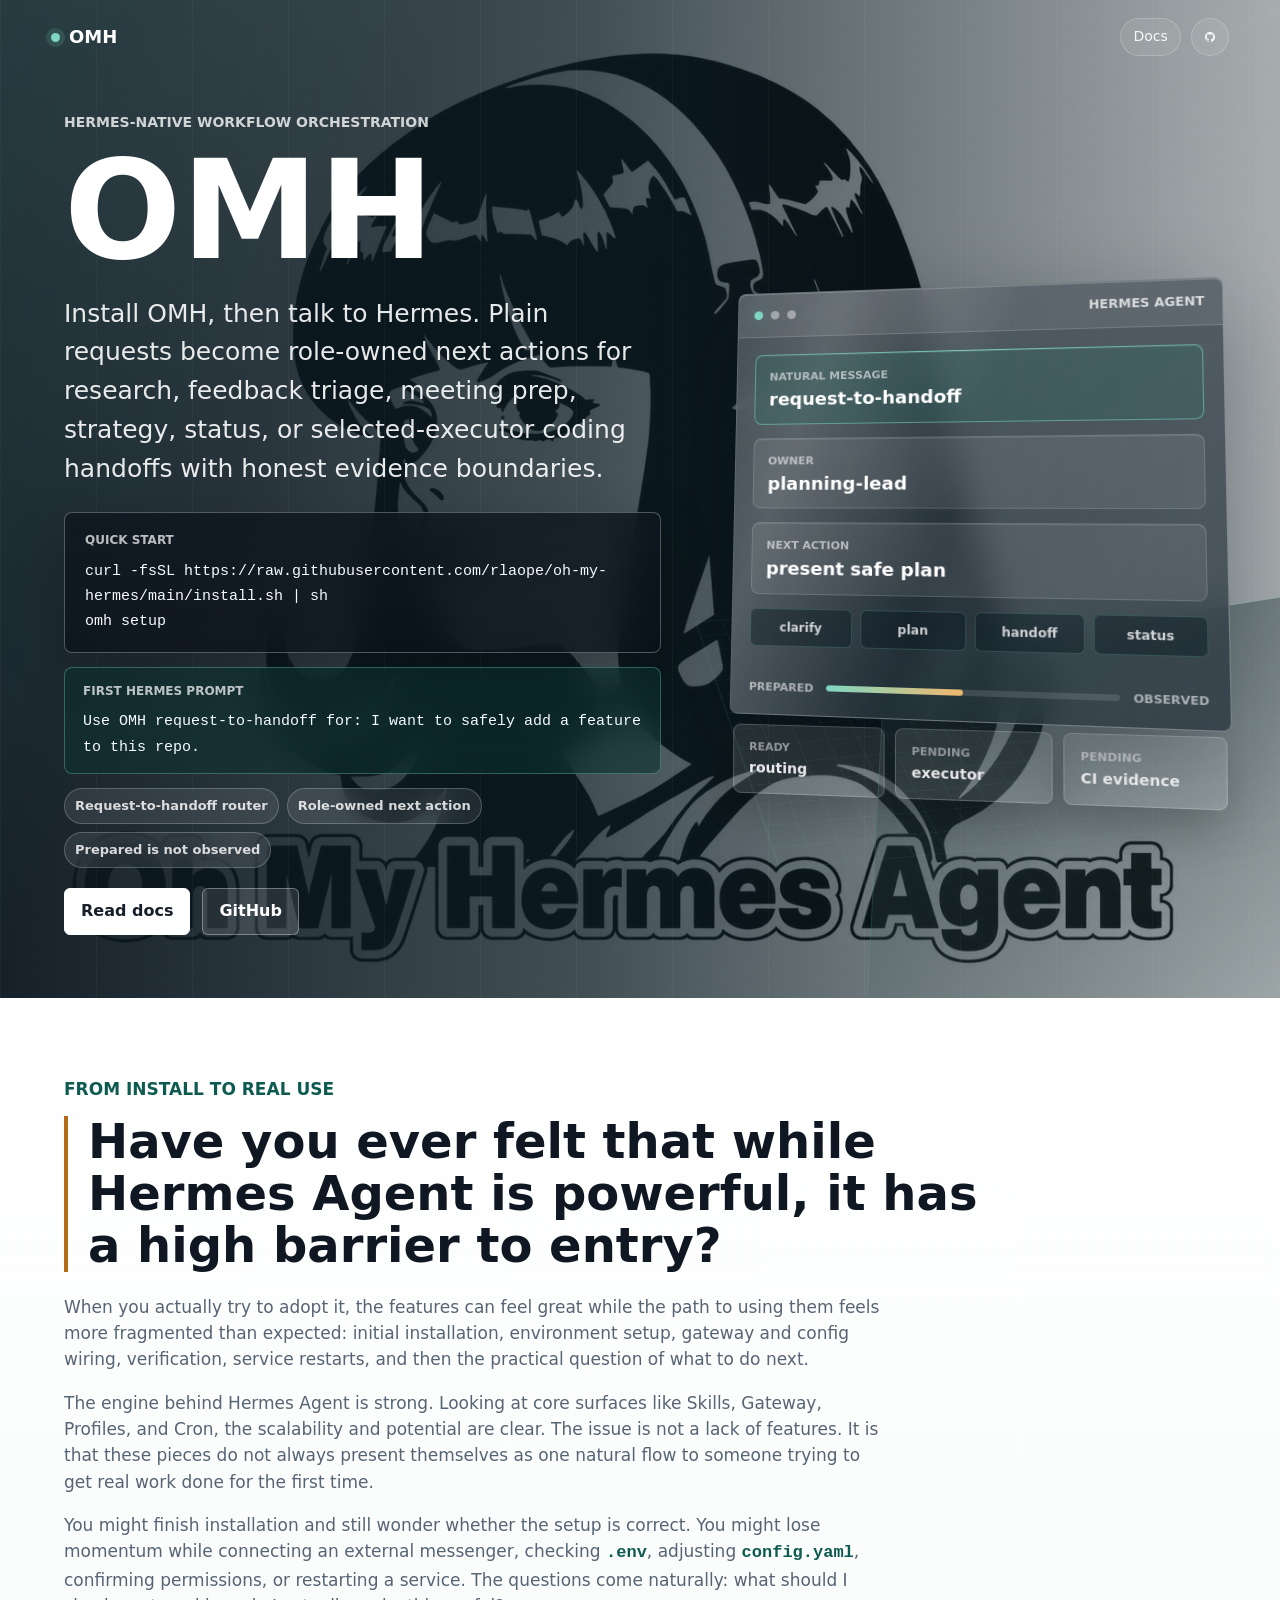
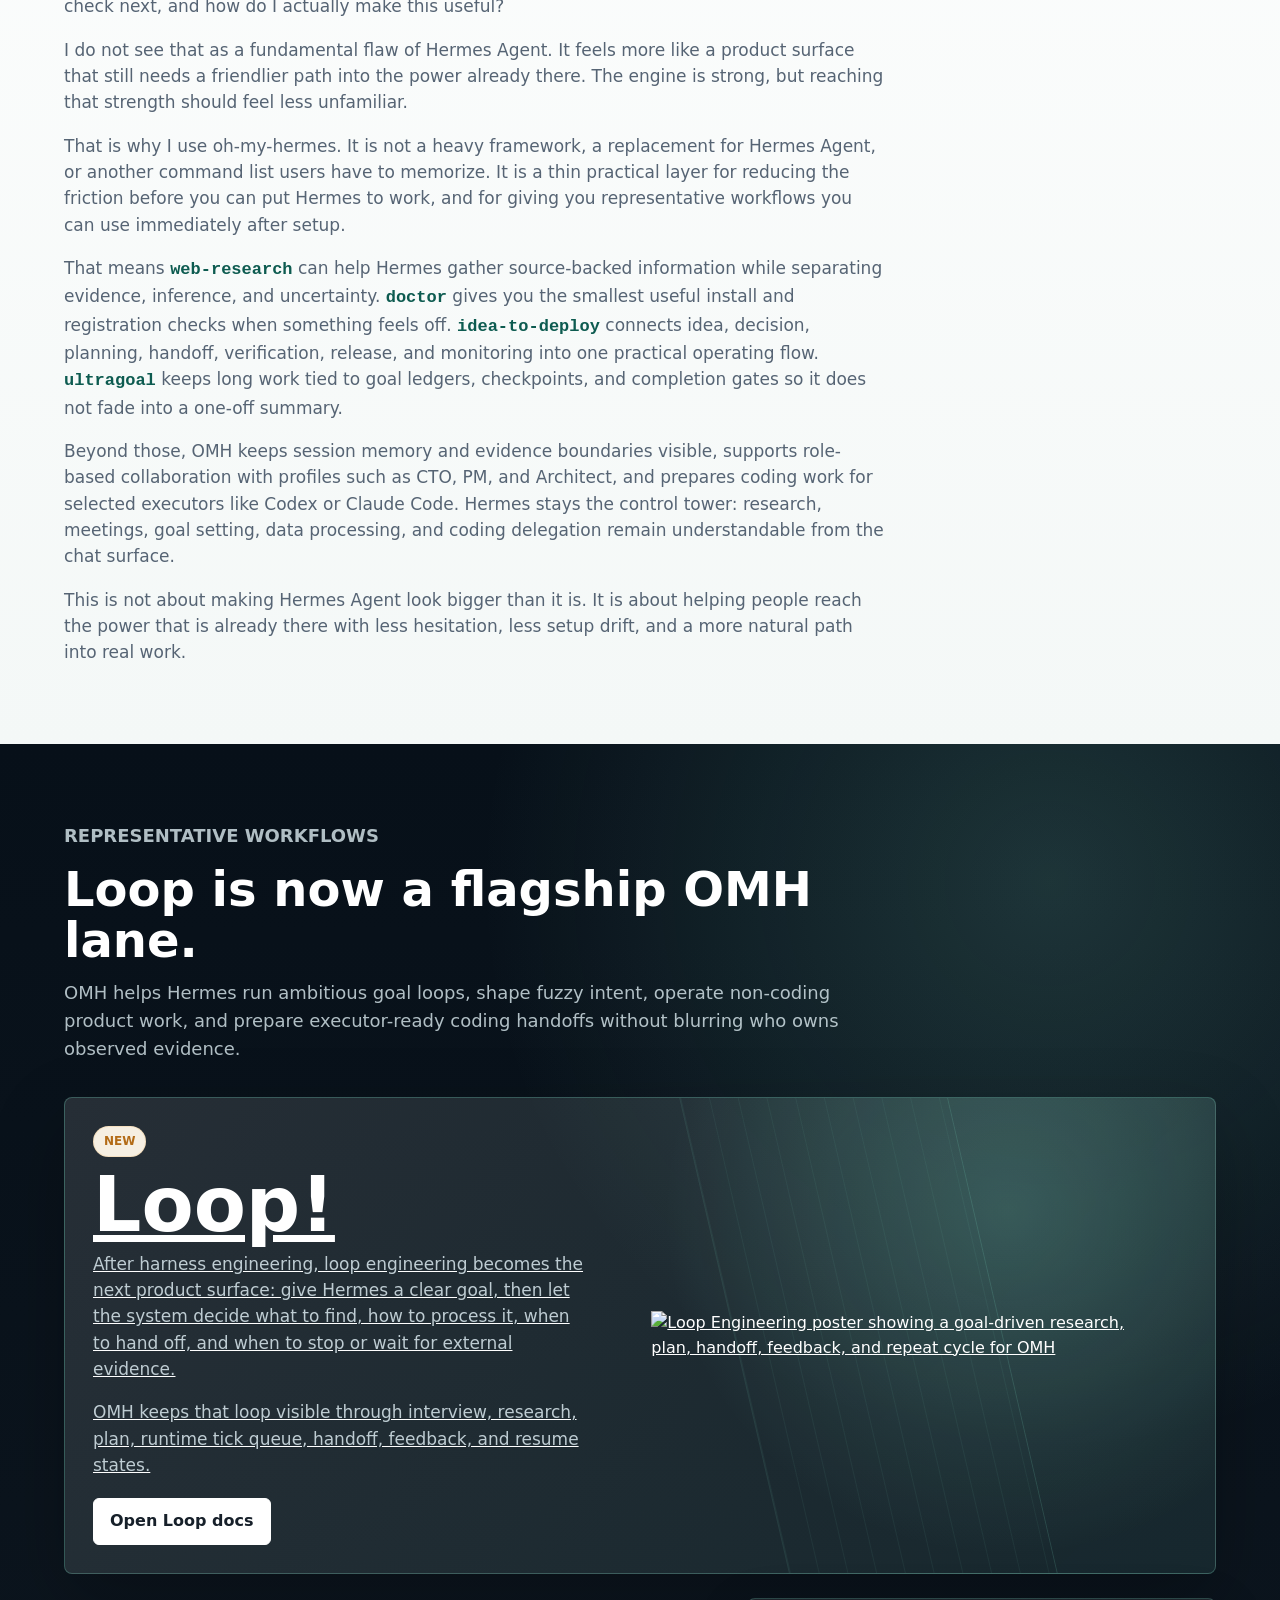
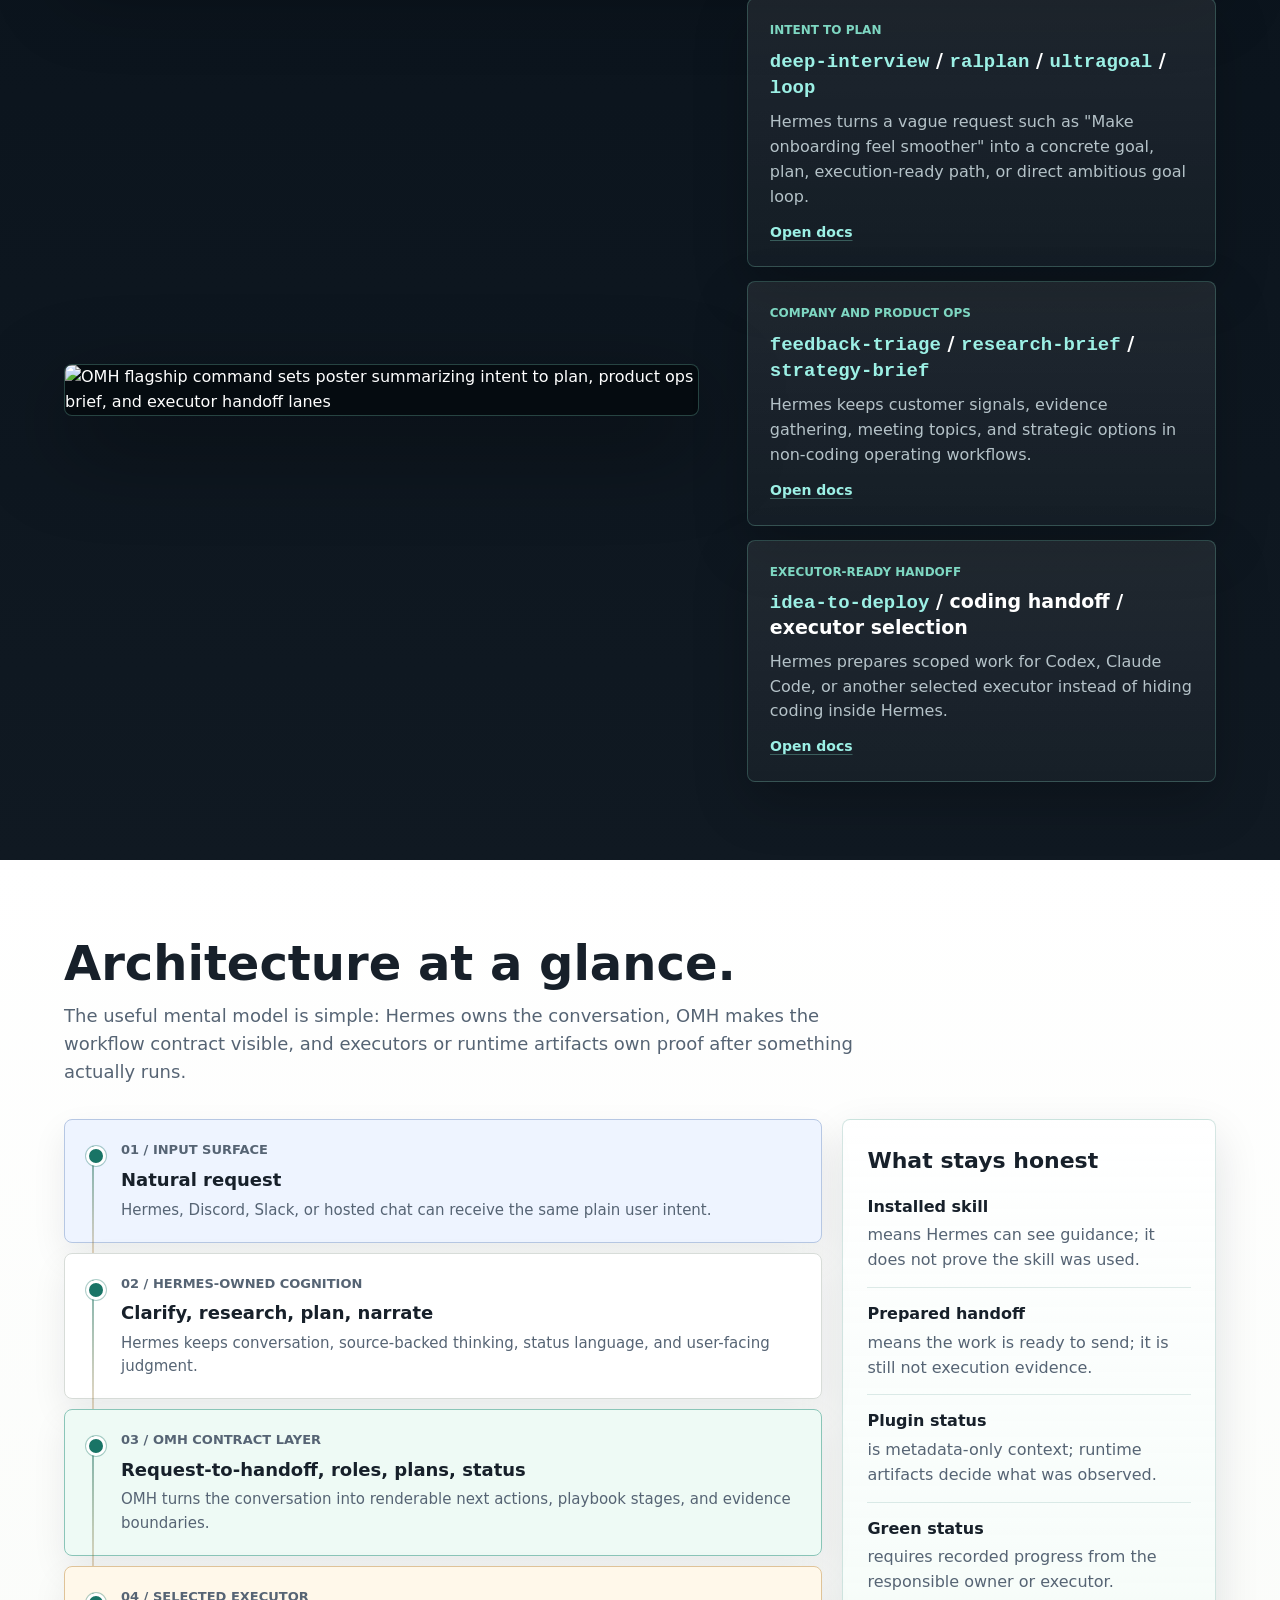
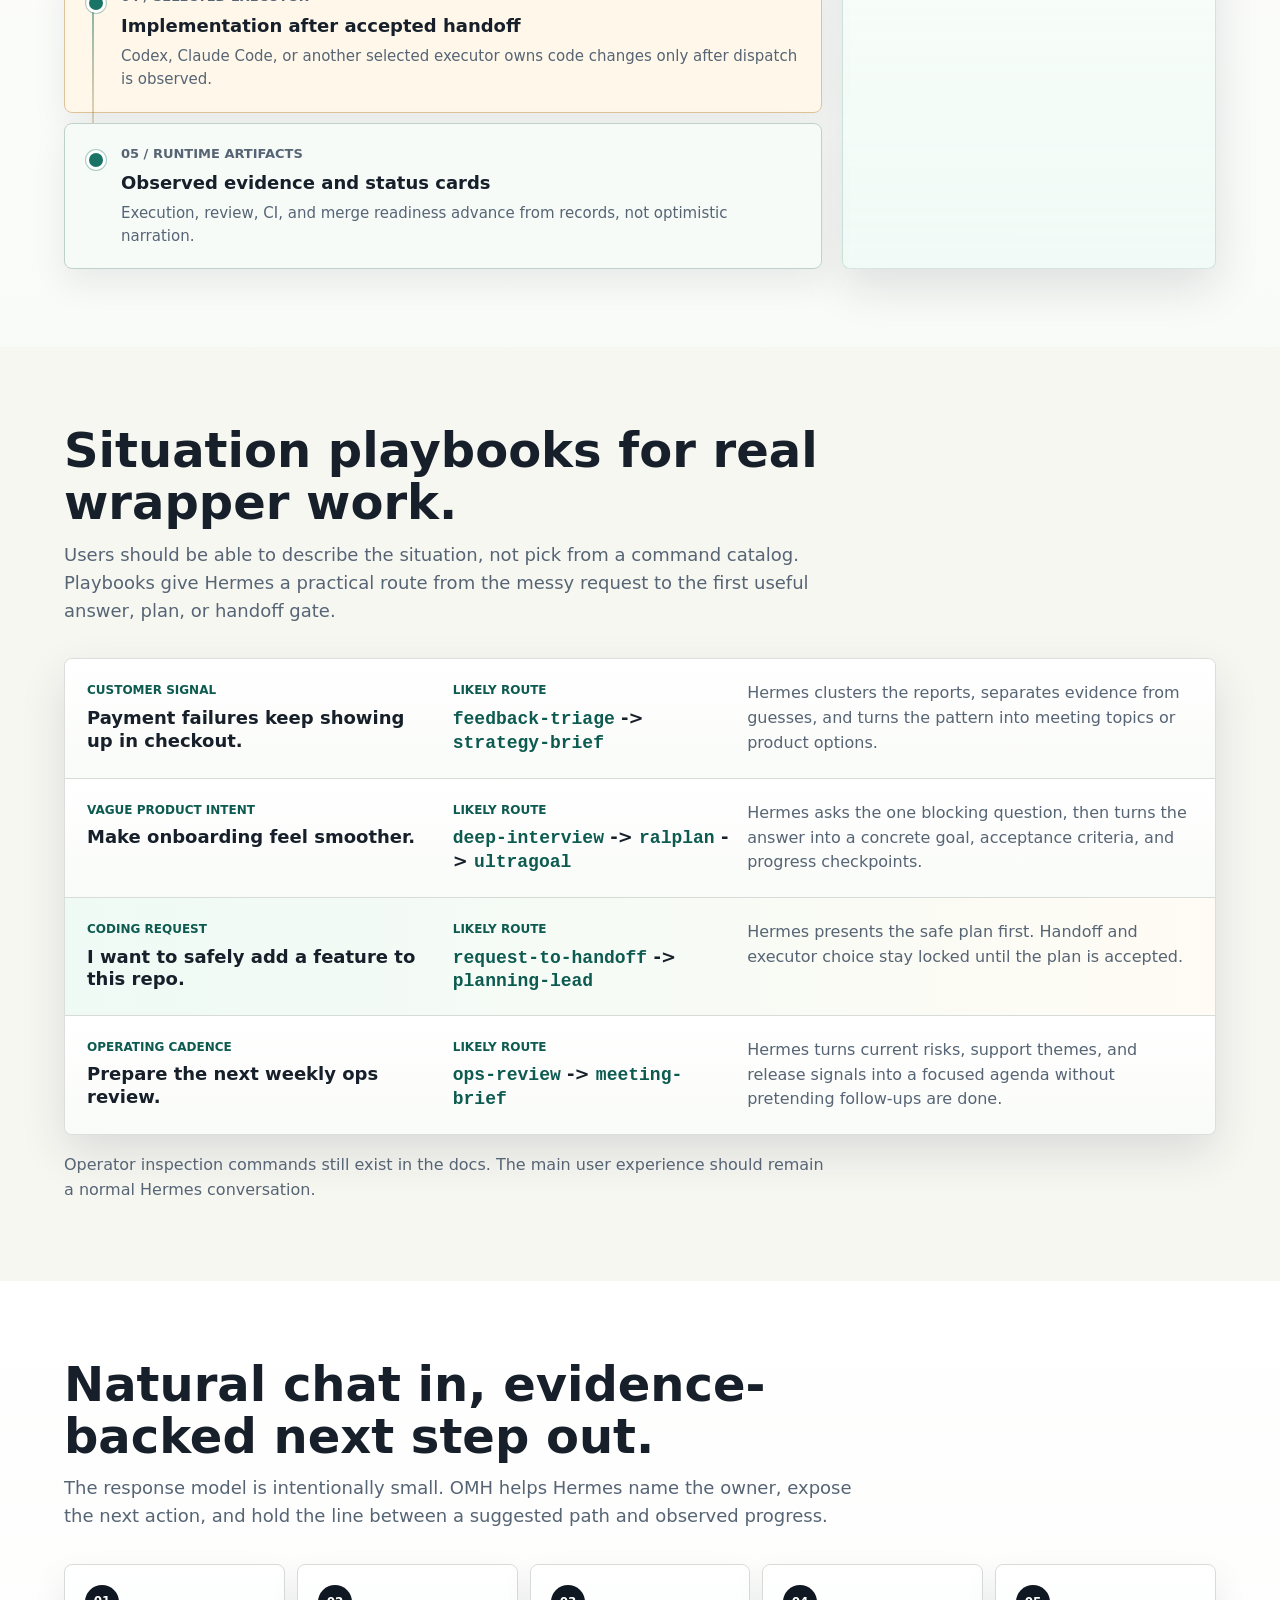
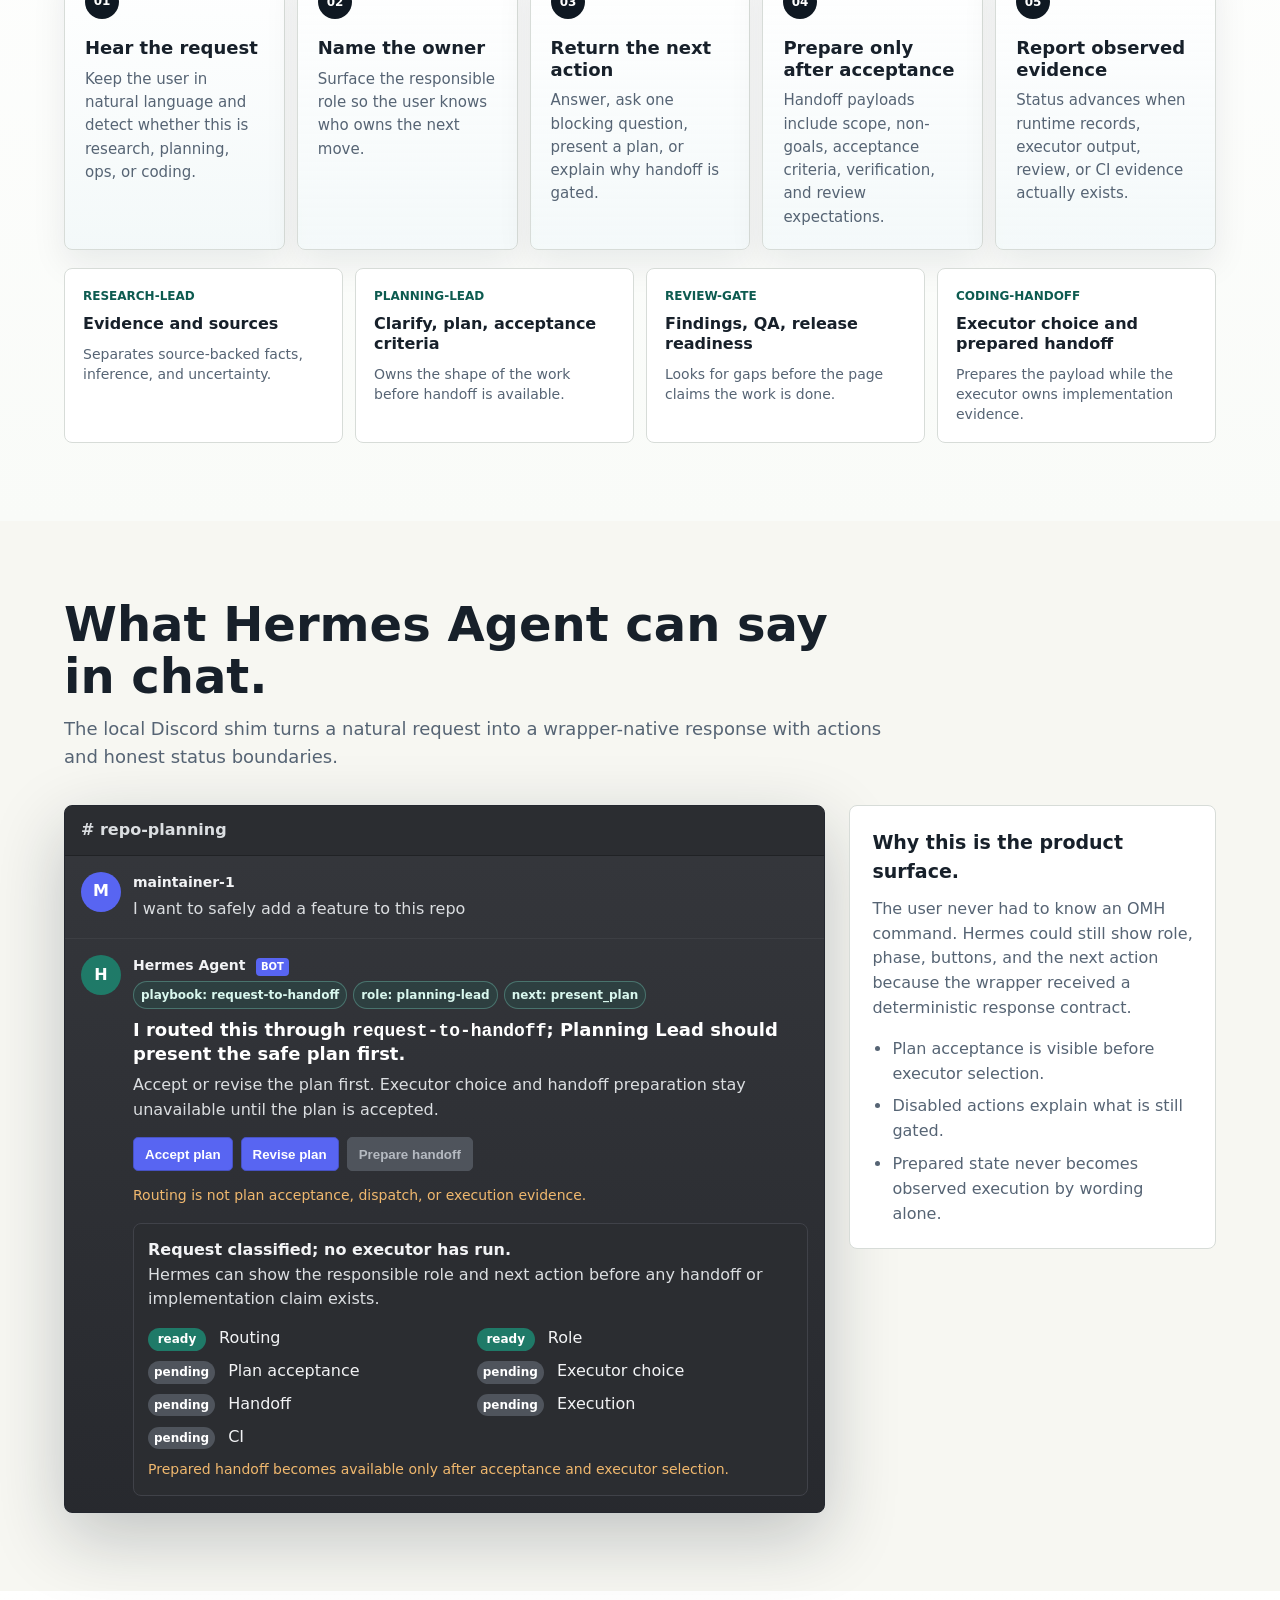
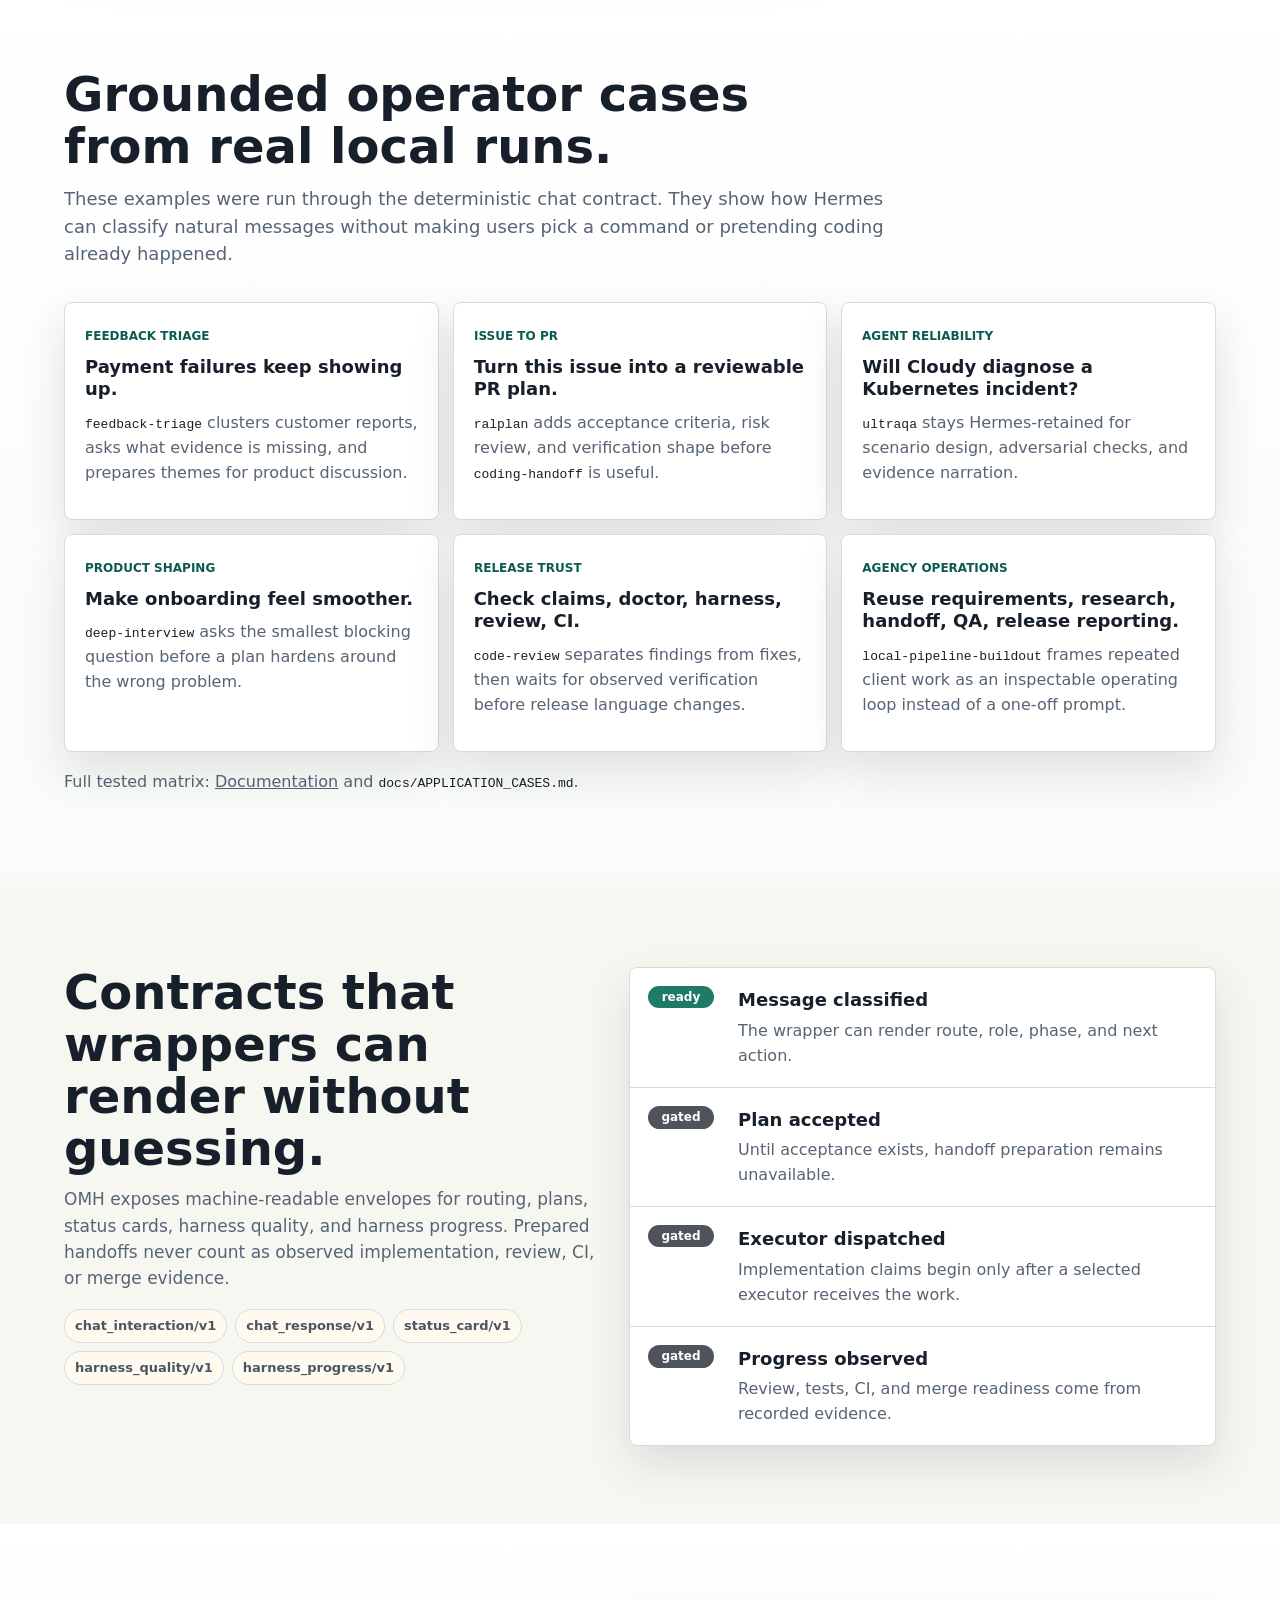
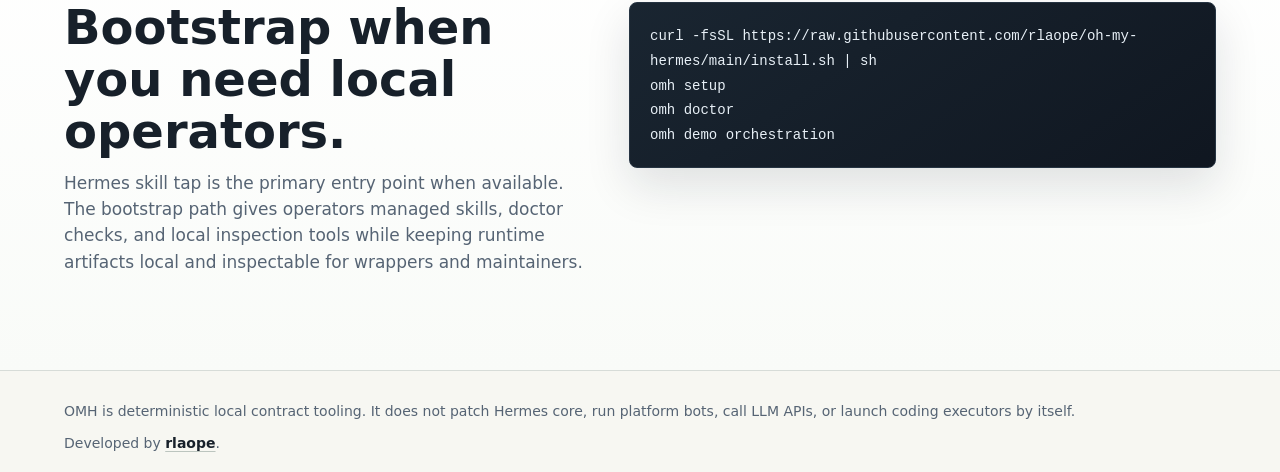
==== commit 00063b4b: "Merge pull request #81 from rlaope/codex/sync-oh-my-hermes-name Sync project naming to oh-my-hermes" ====
--- a/site/index.html
+++ b/site/index.html
@@ -3,7 +3,7 @@
   <head>
     <meta charset="utf-8">
     <meta name="viewport" content="width=device-width, initial-scale=1">
-    <title>OMH - oh-my-hermes-agent</title>
+    <title>OMH - oh-my-hermes</title>
     <meta
       name="description"
       content="OMH gives Hermes Agent deterministic workflow skills, wrapper contracts, and delegation-first coding handoffs."
@@ -17,7 +17,7 @@
         <a href="docs/">Docs</a>
         <a
           class="nav__icon"
-          href="https://github.com/rlaope/oh-my-hermes-agent"
+          href="https://github.com/rlaope/oh-my-hermes"
           aria-label="Open OMH repository on GitHub"
           title="GitHub repository"
         >
@@ -41,7 +41,7 @@
           </p>
           <div class="hero-command" role="region" aria-label="OMH quick start commands" tabindex="0">
             <span>Quick start</span>
-            <code>curl -fsSL https://raw.githubusercontent.com/rlaope/oh-my-hermes-agent/main/install.sh | sh
+            <code>curl -fsSL https://raw.githubusercontent.com/rlaope/oh-my-hermes/main/install.sh | sh
 omh setup</code>
           </div>
           <div class="hero-prompt" role="region" aria-label="First Hermes prompt" tabindex="0">
@@ -55,7 +55,7 @@
           </div>
           <div class="actions" aria-label="Primary actions">
             <a class="button button--primary" href="docs/">Read docs</a>
-            <a class="button" href="https://github.com/rlaope/oh-my-hermes-agent">GitHub</a>
+            <a class="button" href="https://github.com/rlaope/oh-my-hermes">GitHub</a>
           </div>
         </div>
         <div class="hero-stage" aria-hidden="true">
@@ -147,7 +147,7 @@
             strength should feel less unfamiliar.
           </p>
           <p>
-            That is why I use oh-my-hermes-agent. It is not a heavy framework,
+            That is why I use oh-my-hermes. It is not a heavy framework,
             a replacement for Hermes Agent, or another command list users have
             to memorize. It is a thin practical layer for reducing the friction
             before you can put Hermes to work, and for giving you representative
@@ -190,7 +190,7 @@
             handoffs without blurring who owns observed evidence.
           </p>
         </div>
-        <article class="loop-spotlight" aria-label="New Loop flagship workflow">
+        <a class="loop-spotlight" href="docs/loop/" aria-label="Open Loop flagship workflow docs">
           <div class="loop-spotlight__copy">
             <span class="new-badge">New</span>
             <h3>Loop!</h3>
@@ -204,22 +204,17 @@
               OMH keeps that loop visible through interview, research, plan,
               runtime tick queue, handoff, feedback, and resume states.
             </p>
-            <div class="loop-actions">
-              <a class="button button--primary" href="docs/loop/">Explore Loop</a>
-              <a class="button" href="docs/#flagship">All flagship lanes</a>
-            </div>
-          </div>
-          <div class="loop-visual" aria-label="Loop workflow visualization">
-            <span>goal</span>
-            <span>interview</span>
-            <span>research</span>
-            <span>plan</span>
-            <span>tick</span>
-            <span>handoff</span>
-            <span>feedback</span>
-            <span>again</span>
-          </div>
-        </article>
+            <div class="loop-actions" aria-hidden="true">
+              <span class="button button--primary">Open Loop docs</span>
+            </div>
+          </div>
+          <figure class="loop-image-frame loop-image-frame--spotlight">
+            <img
+              src="assets/omh-loop-engineering.png"
+              alt="Loop Engineering poster showing a goal-driven research, plan, handoff, feedback, and repeat cycle for OMH"
+            >
+          </figure>
+        </a>
         <div class="flagship-showcase">
           <figure class="poster-frame">
             <img
@@ -654,7 +649,7 @@
             </p>
           </div>
           <div class="command" role="region" aria-label="Install command" tabindex="0">
-            <code>curl -fsSL https://raw.githubusercontent.com/rlaope/oh-my-hermes-agent/main/install.sh | sh
+            <code>curl -fsSL https://raw.githubusercontent.com/rlaope/oh-my-hermes/main/install.sh | sh
 omh setup
 omh doctor
 omh demo orchestration</code>
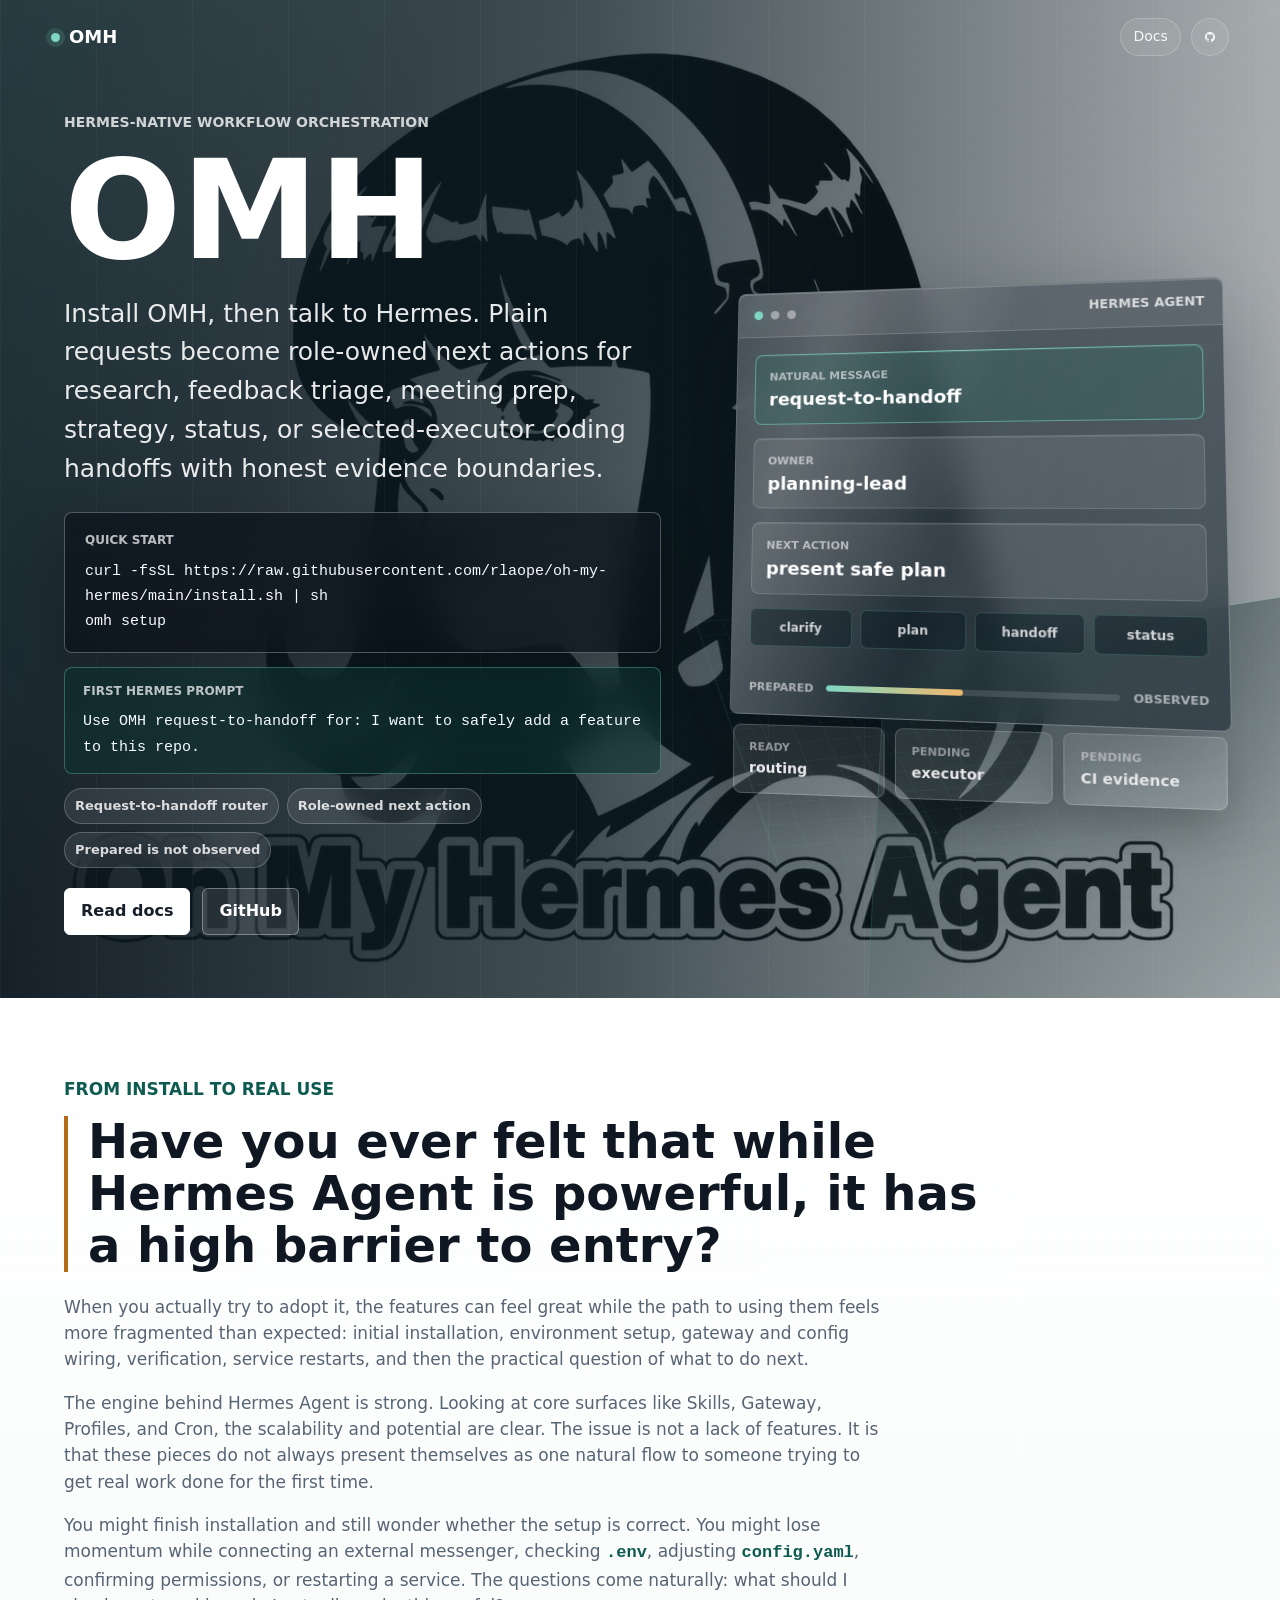
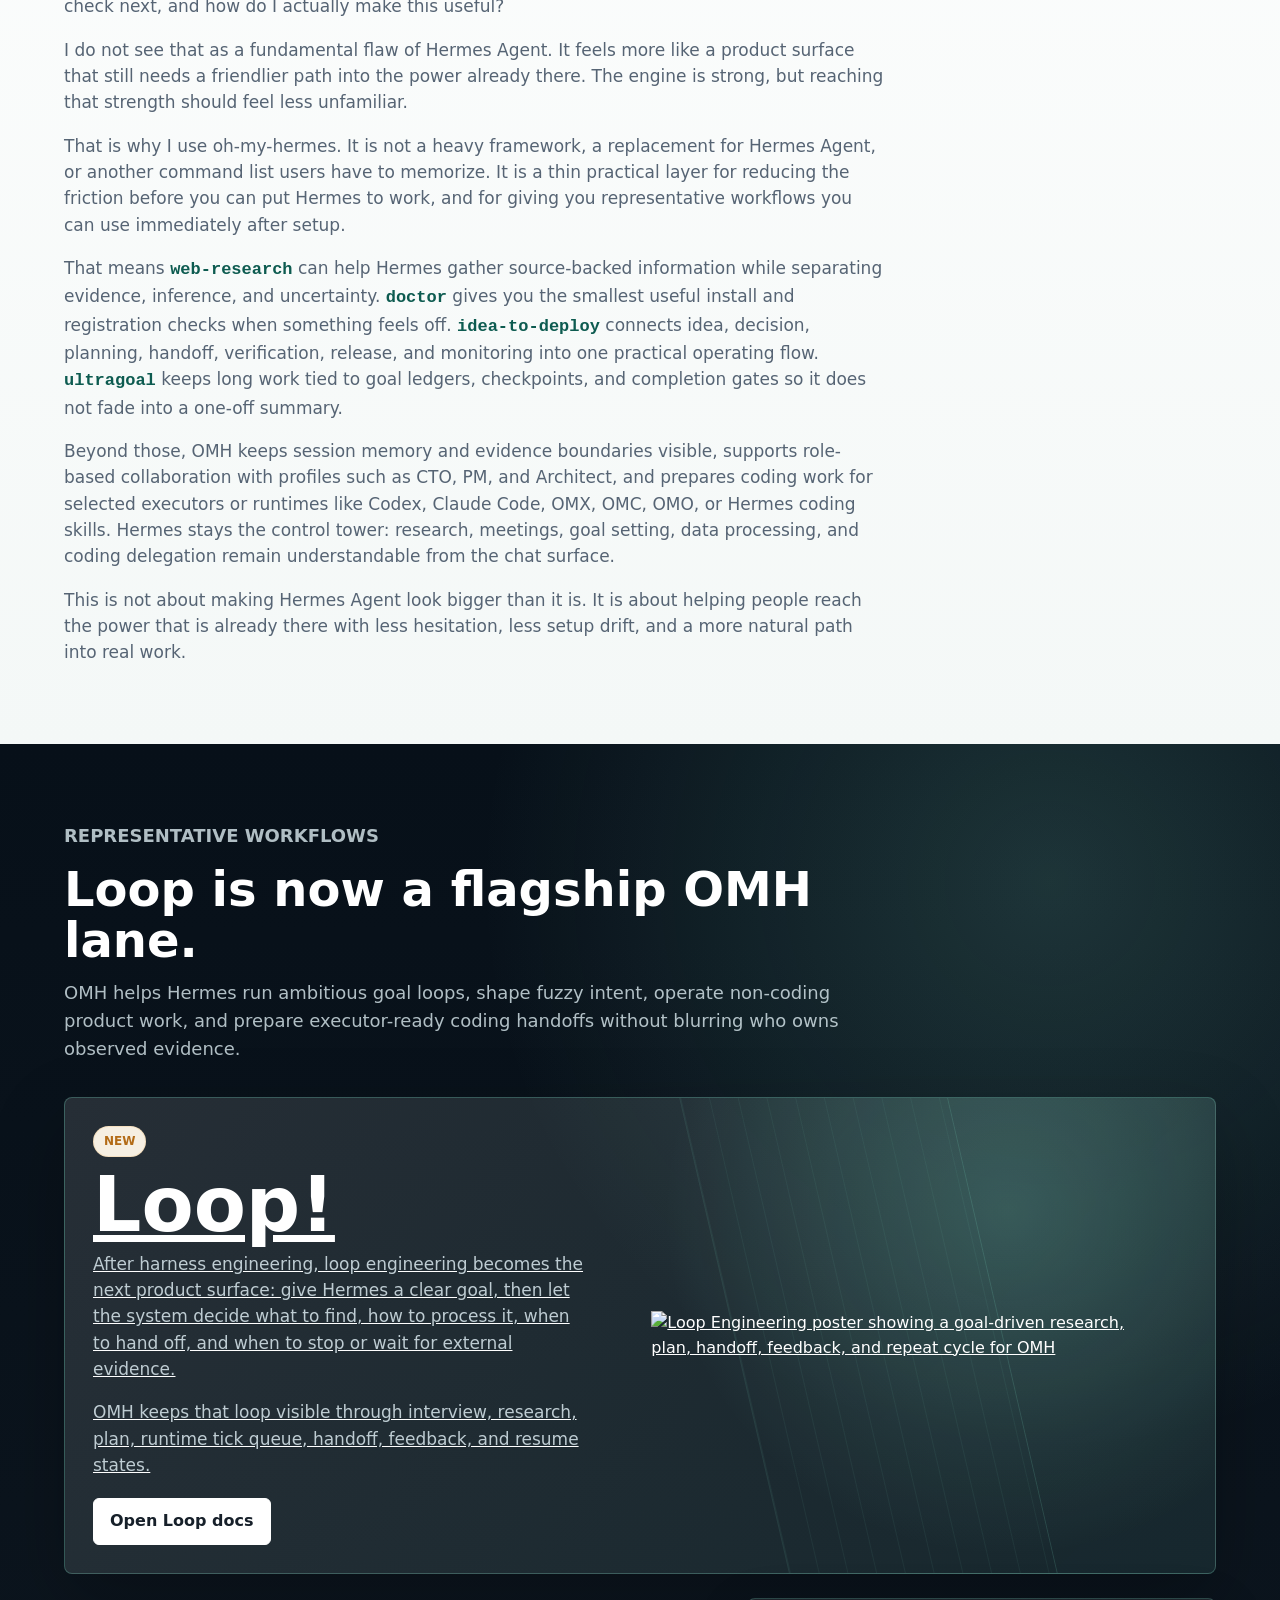
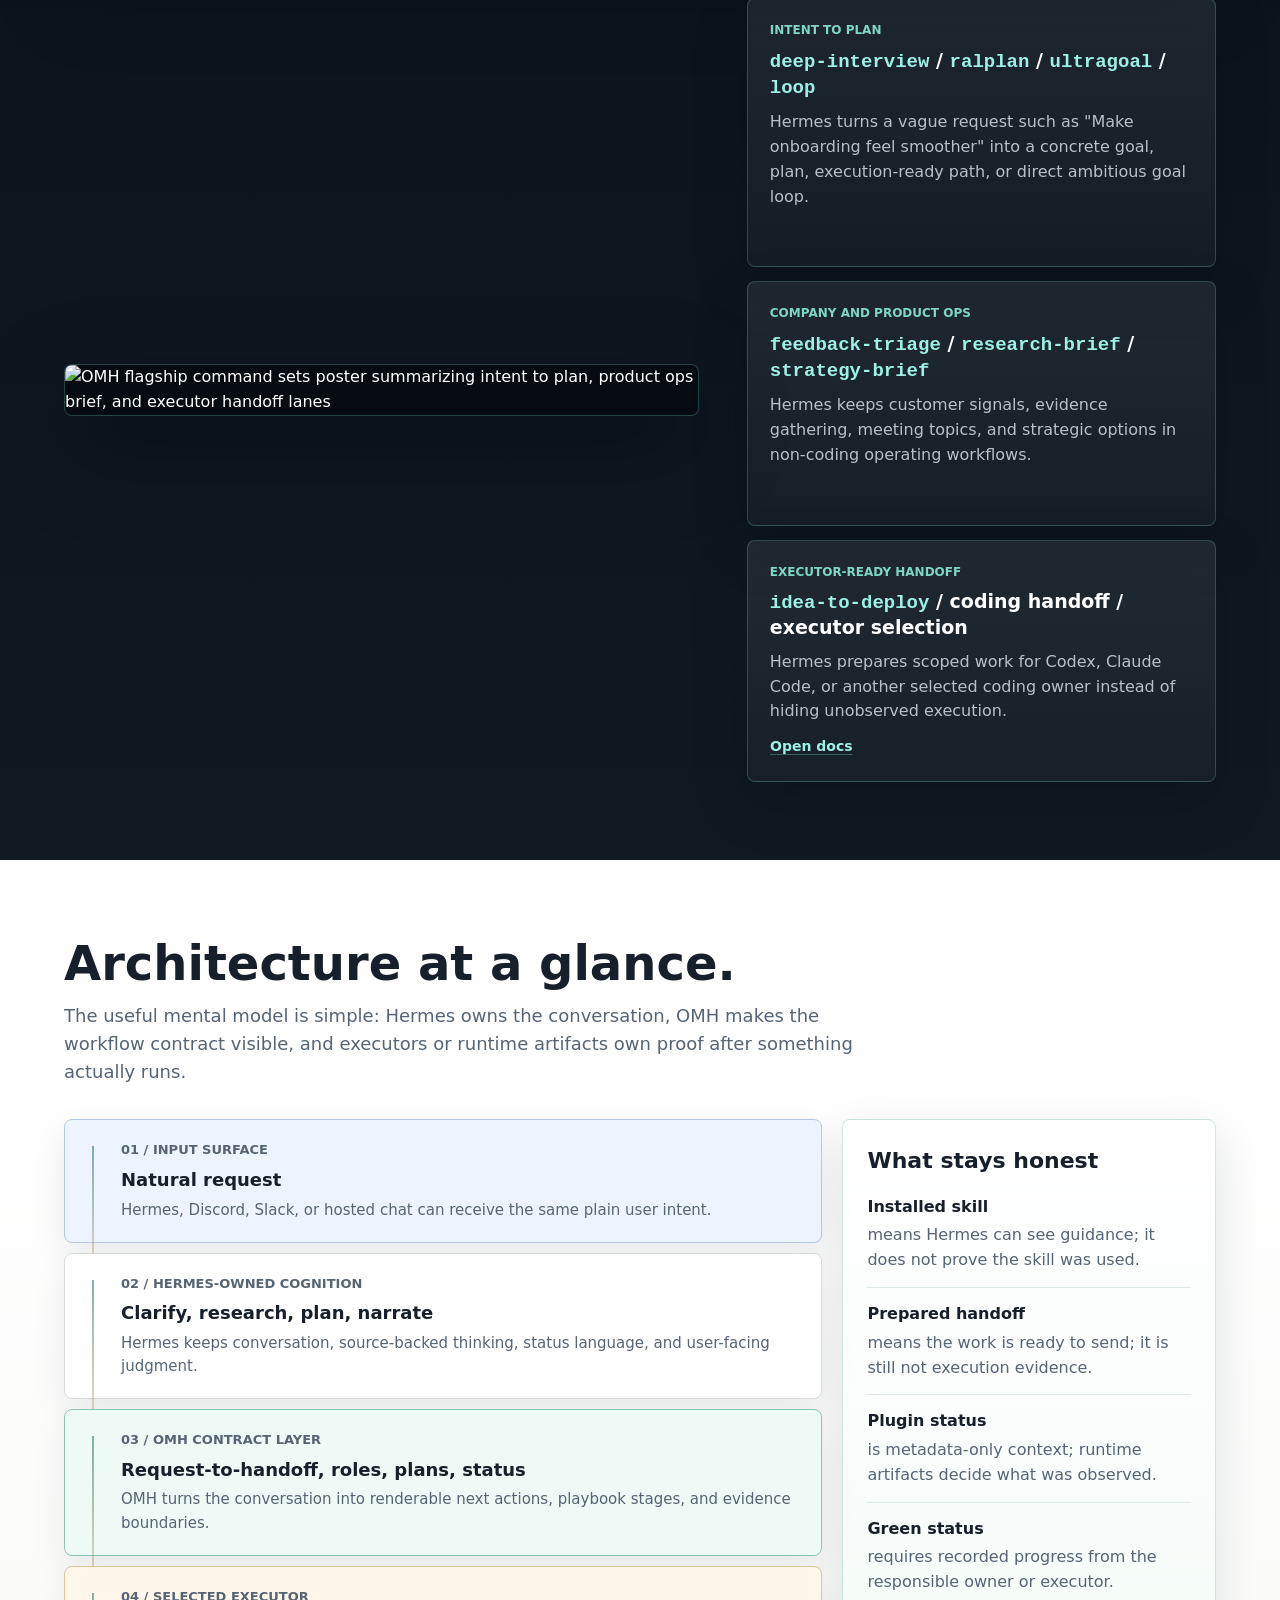
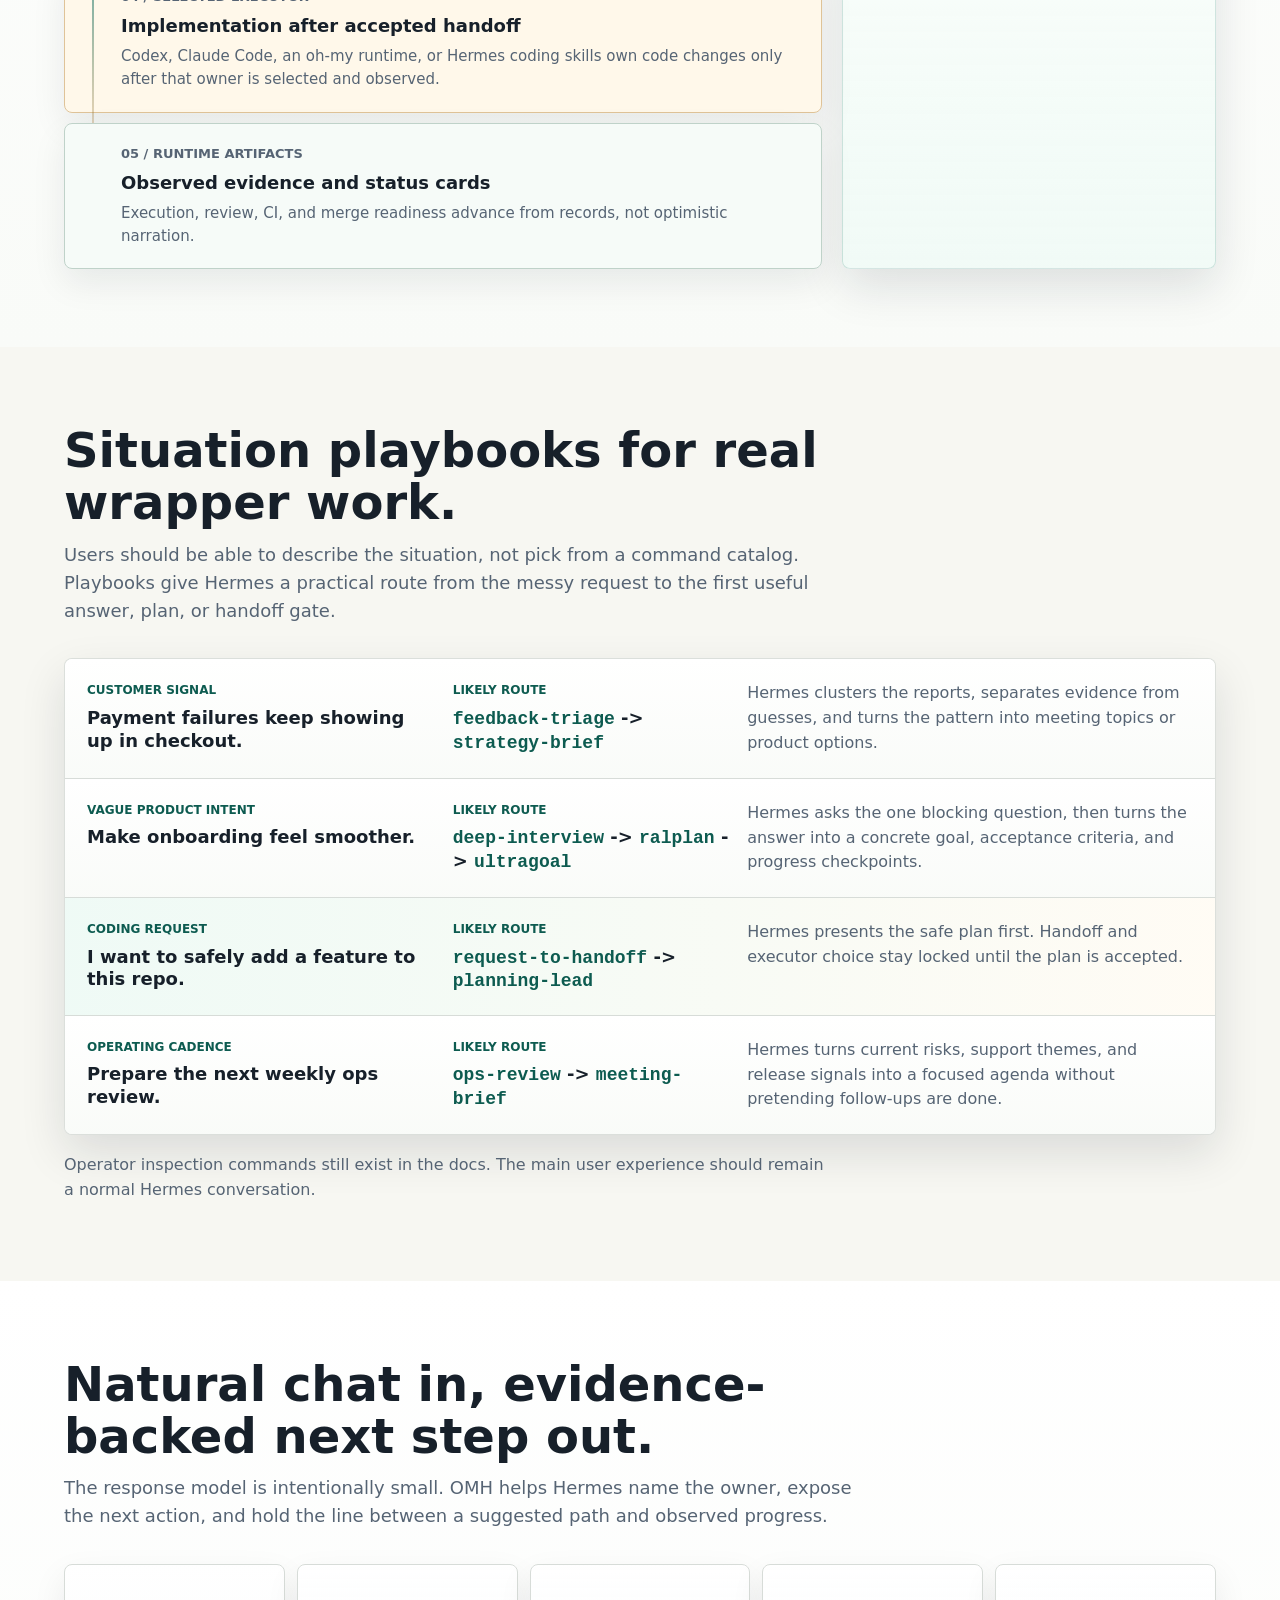
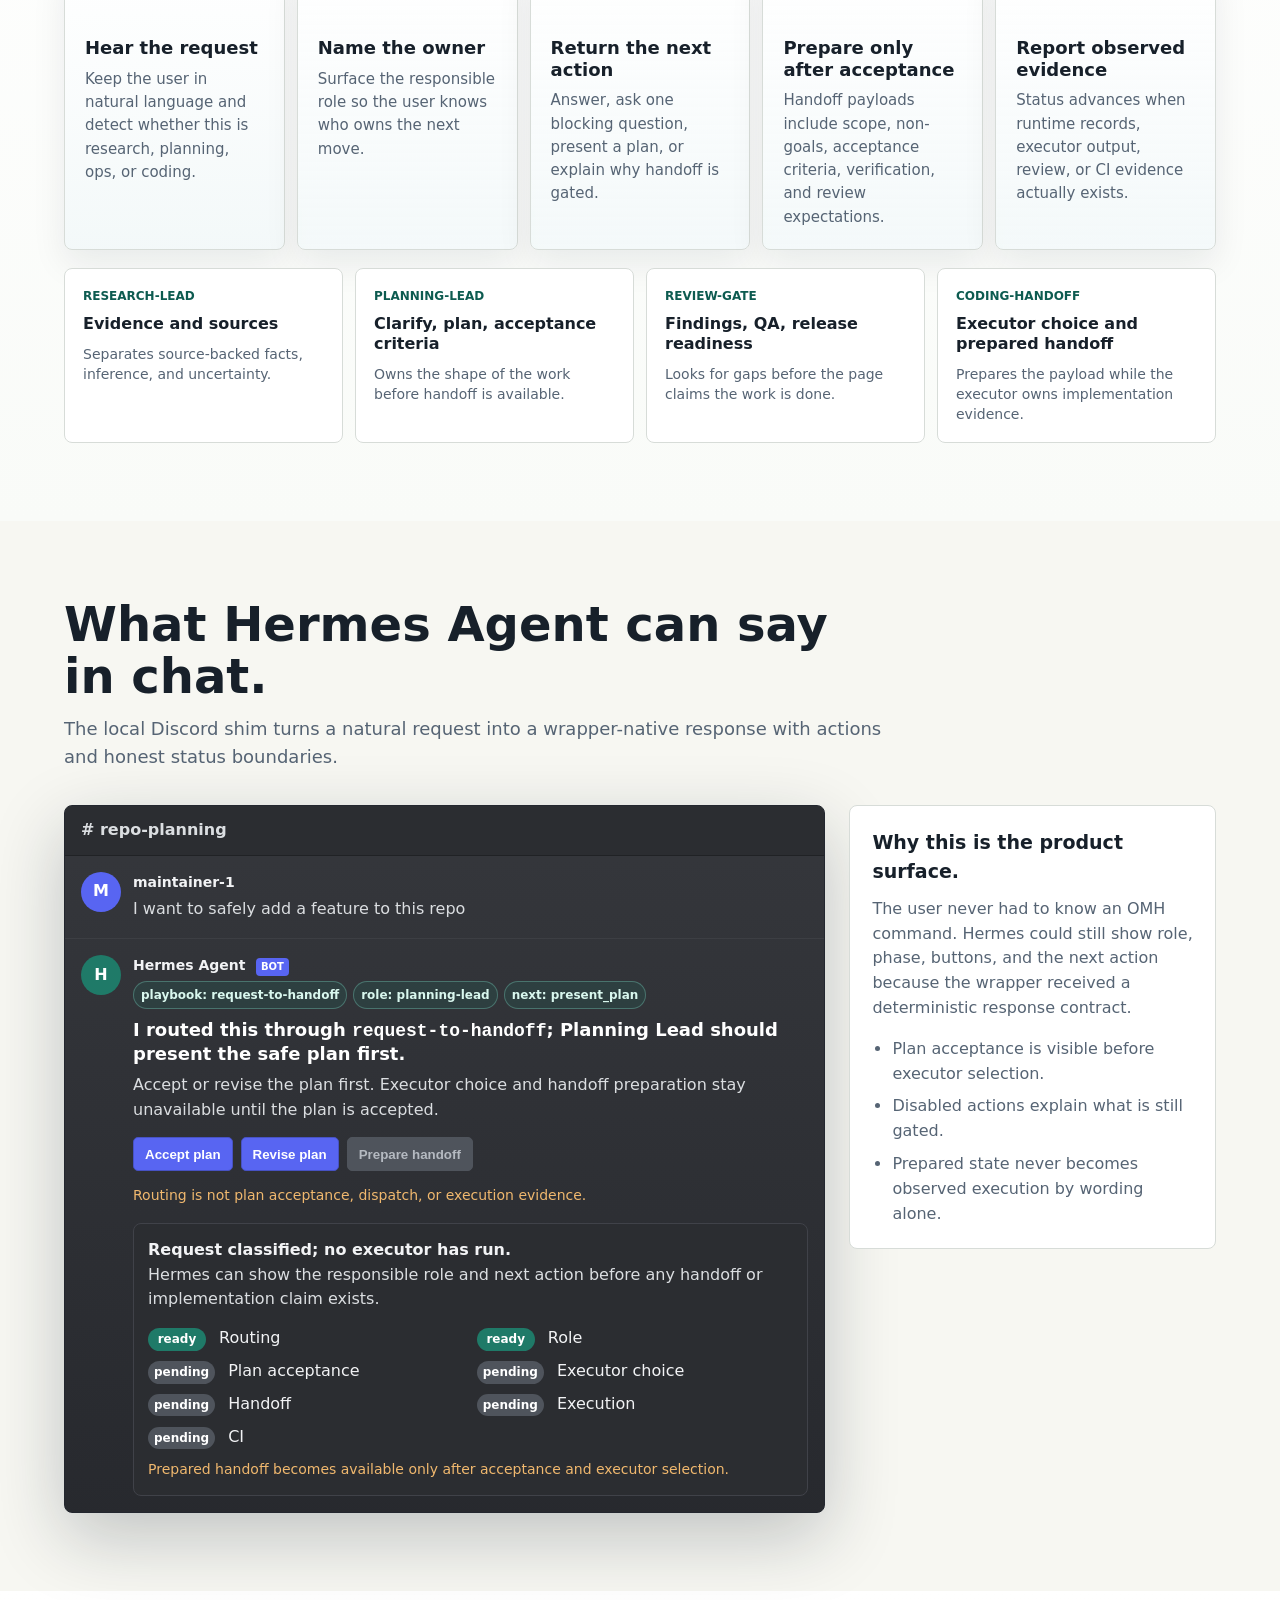
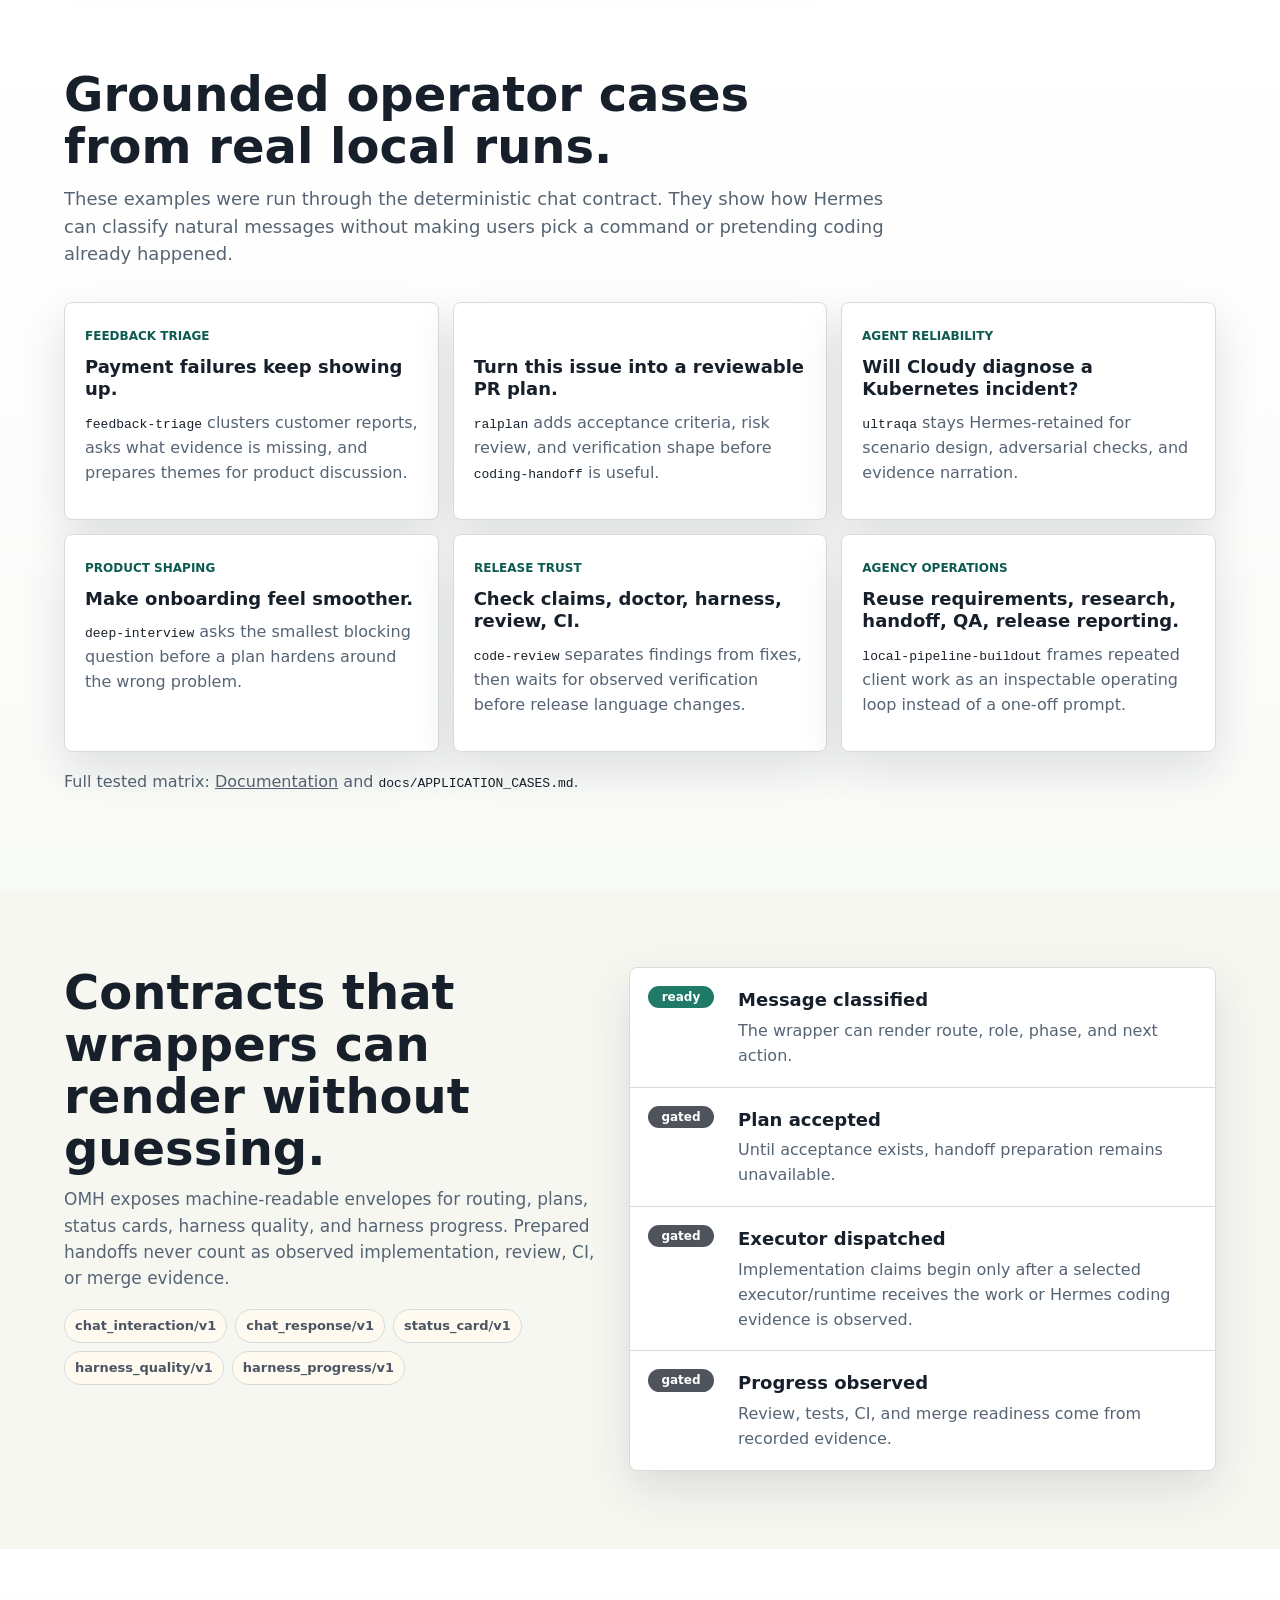
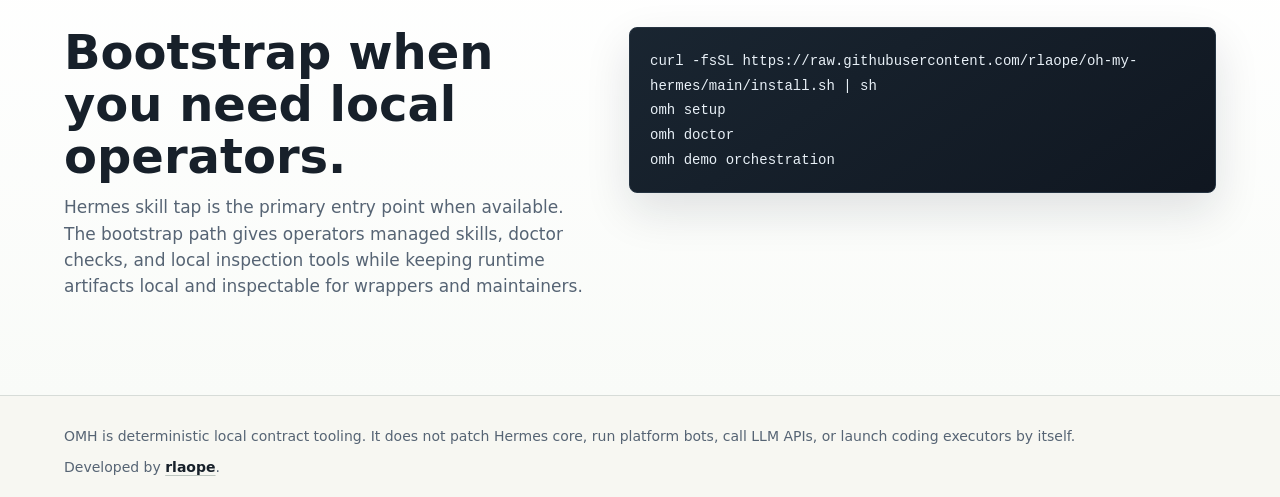
==== commit 66738423: "Add runtime-aware coding handoffs Extend OMH coding delegation beyond Codex-only assumptions by addi" ====
--- a/site/index.html
+++ b/site/index.html
@@ -168,7 +168,8 @@
             Beyond those, OMH keeps session memory and evidence boundaries
             visible, supports role-based collaboration with profiles such as
             CTO, PM, and Architect, and prepares coding work for selected
-            executors like Codex or Claude Code. Hermes stays the control tower:
+            executors or runtimes like Codex, Claude Code, OMX, OMC, OMO, or
+            Hermes coding skills. Hermes stays the control tower:
             research, meetings, goal setting, data processing, and coding
             delegation remain understandable from the chat surface.
           </p>
@@ -247,7 +248,7 @@
               <h3><code>idea-to-deploy</code> / coding handoff / executor selection</h3>
               <p>
                 Hermes prepares scoped work for Codex, Claude Code, or another
-                selected executor instead of hiding coding inside Hermes.
+                selected coding owner instead of hiding unobserved execution.
               </p>
               <a class="text-link" href="docs/executor-handoff/">Open docs</a>
             </article>
@@ -284,7 +285,7 @@
             <article class="arch-node arch-node--executor">
               <span>04 / Selected executor</span>
               <strong>Implementation after accepted handoff</strong>
-              <p>Codex, Claude Code, or another selected executor owns code changes only after dispatch is observed.</p>
+              <p>Codex, Claude Code, an oh-my runtime, or Hermes coding skills own code changes only after that owner is selected and observed.</p>
             </article>
             <article class="arch-node arch-node--runtime">
               <span>05 / Runtime artifacts</span>
@@ -623,7 +624,7 @@
               <span class="state">gated</span>
               <div>
                 <h3>Executor dispatched</h3>
-                <p>Implementation claims begin only after a selected executor receives the work.</p>
+                <p>Implementation claims begin only after a selected executor/runtime receives the work or Hermes coding evidence is observed.</p>
               </div>
             </article>
             <article class="evidence-row">
